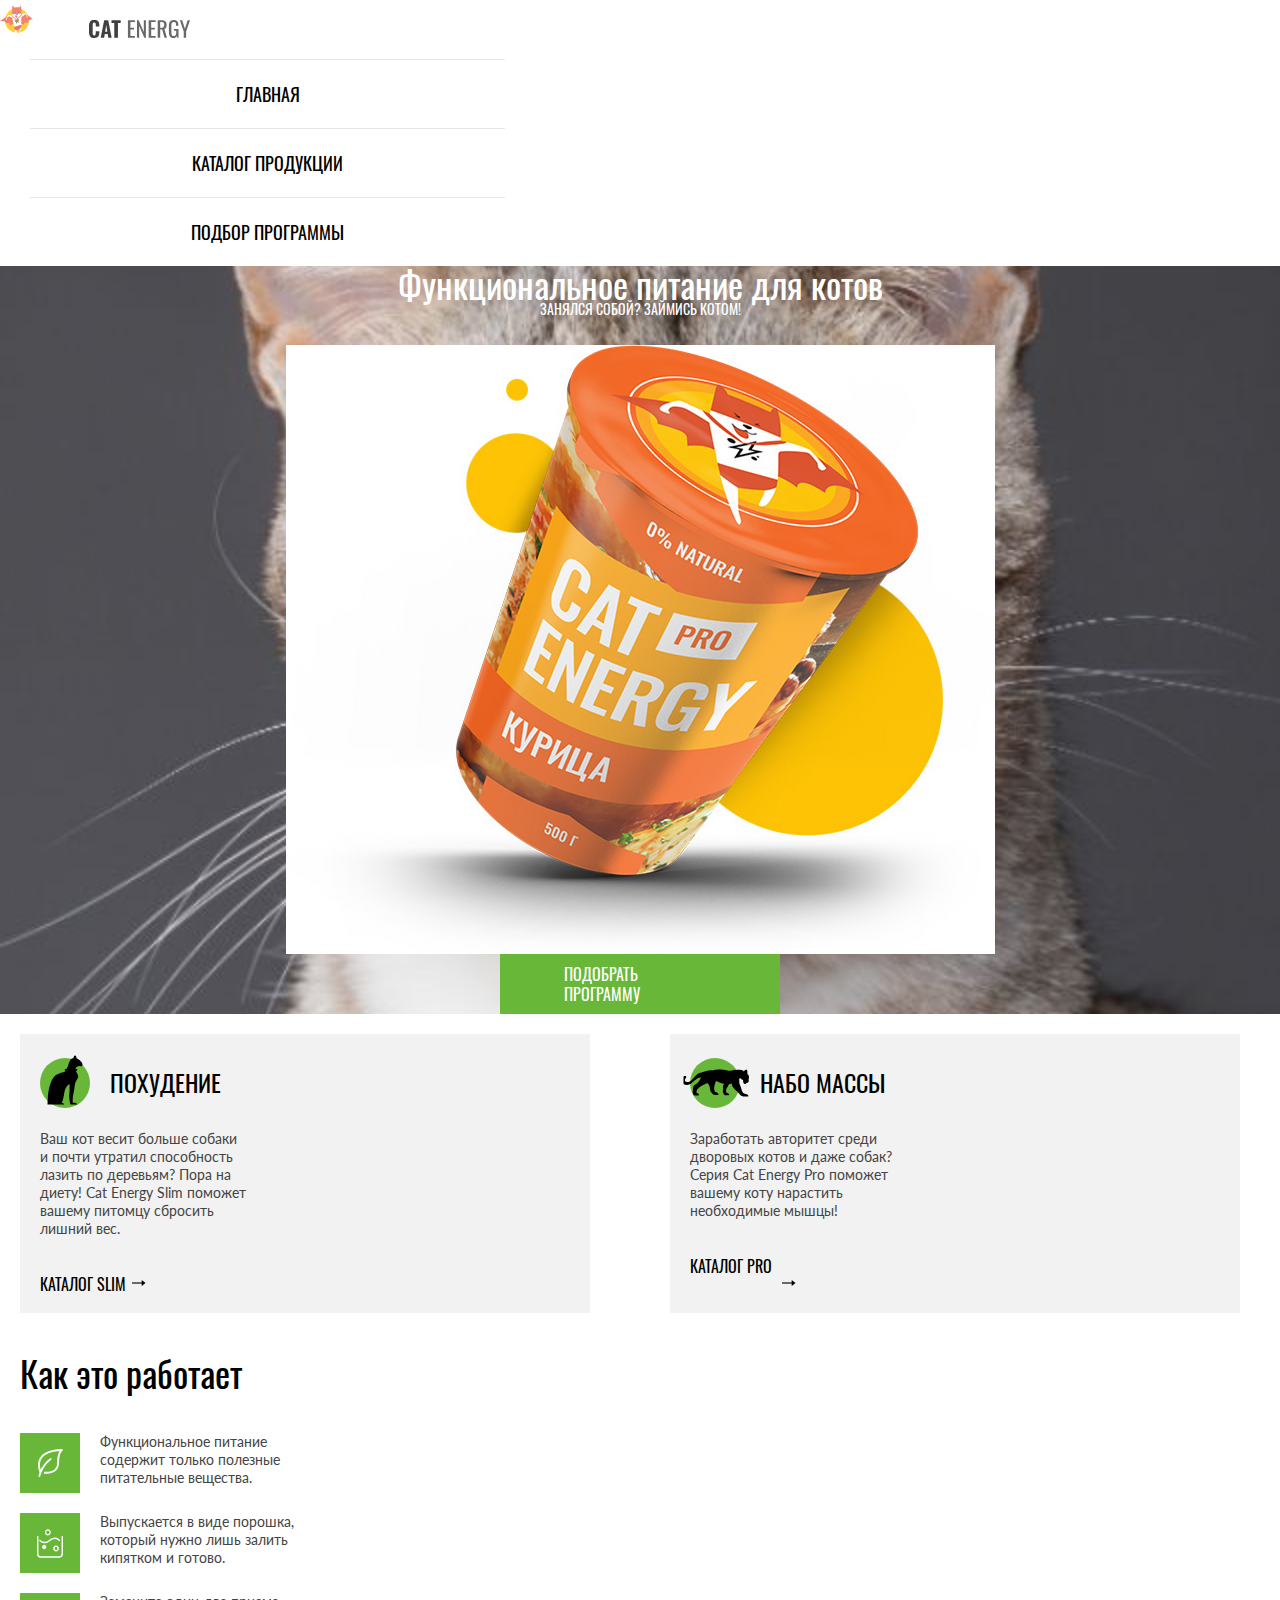
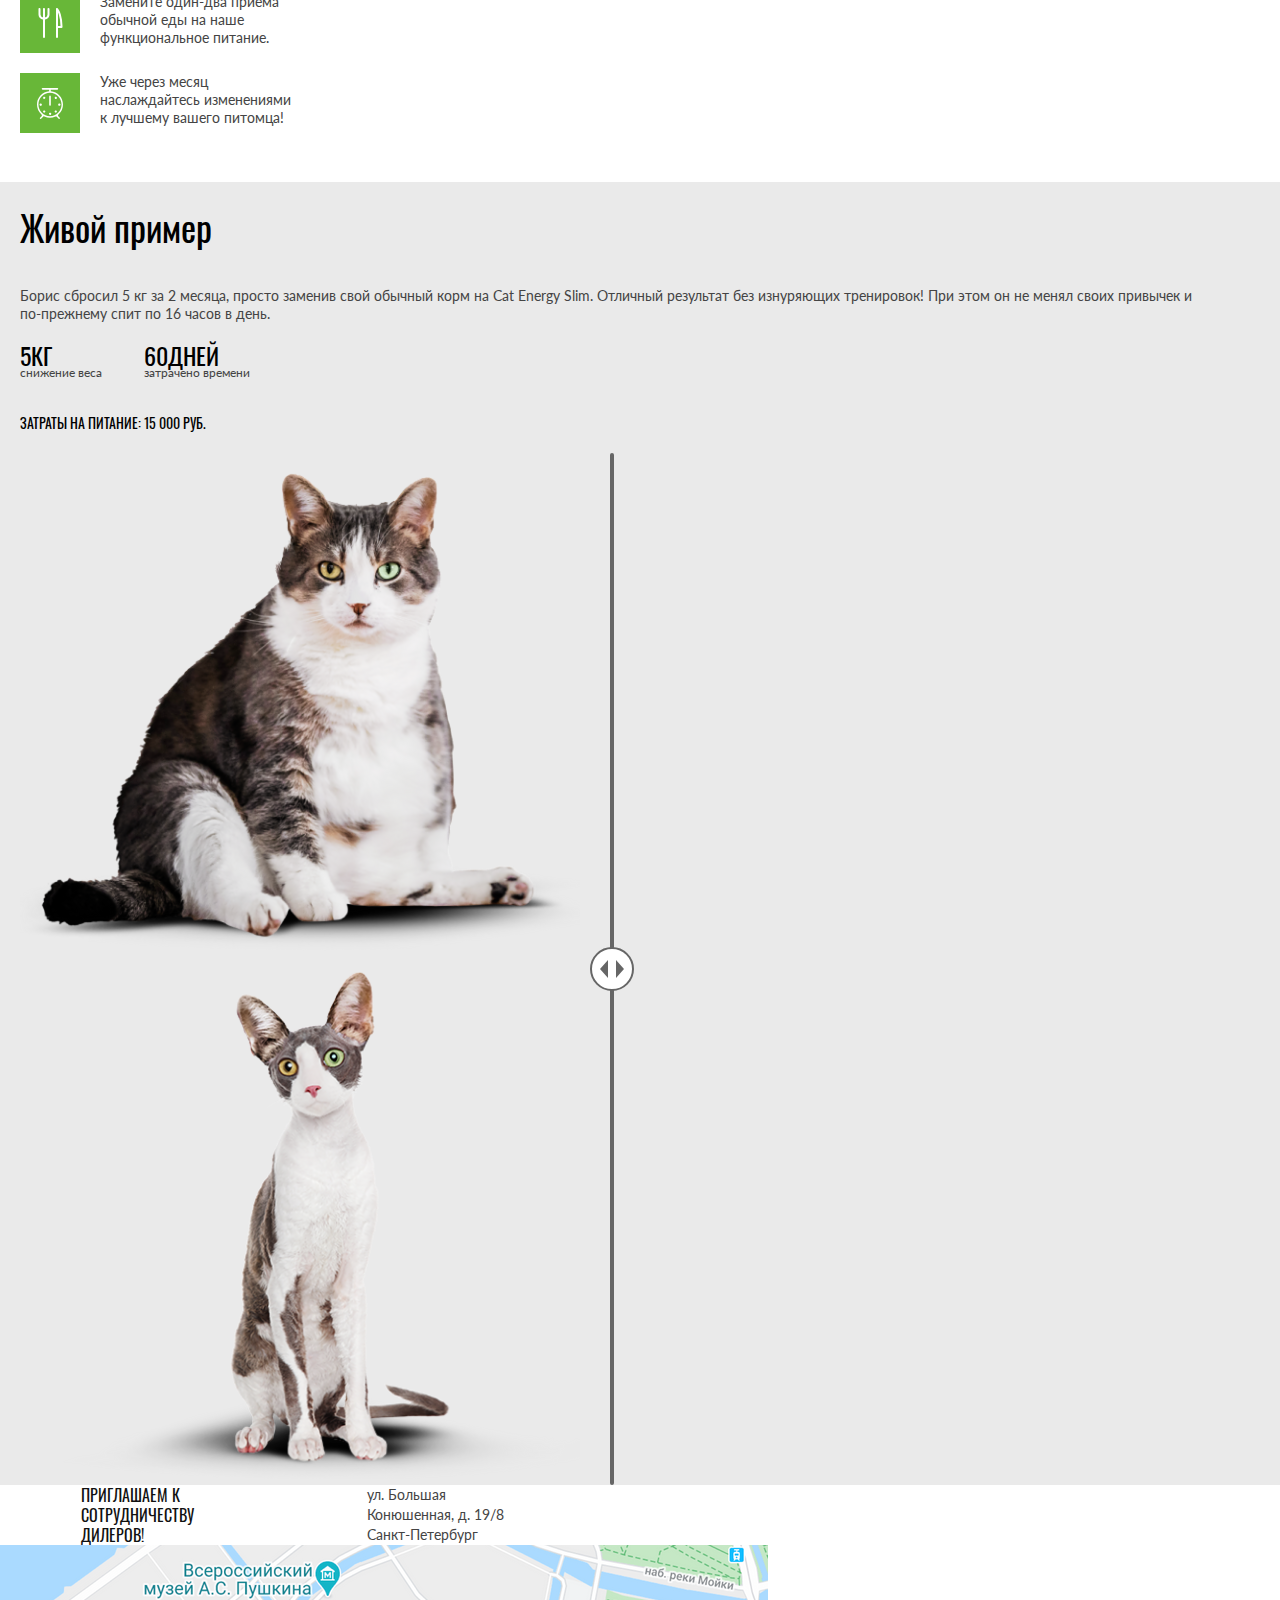
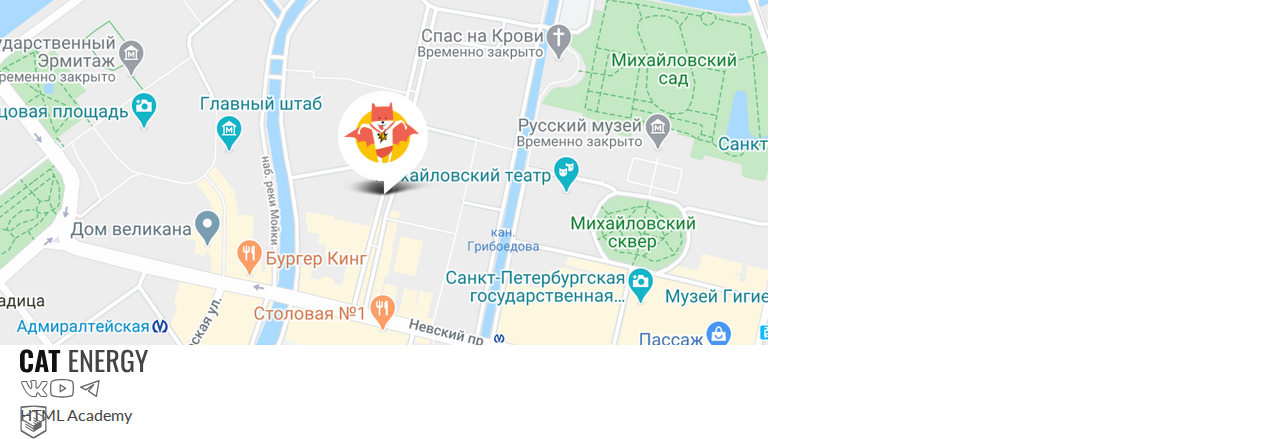
==== 11/index.html @ f6c31914 "Deploying to gh-pages from @ ekaterinasky/1699507-cat-energy-2@7616e4ba08217e77797eba081dd920a42f9f1" ====
<!DOCTYPE html><html class="page" lang="ru"><head><meta charset="UTF-8"><title>Питание для котов</title><meta name="viewport" content="width=device-width,initial-scale=1"><!-- Подключение фавиконок --><link rel="icon" href="favicon.ico"><!-- 32×32 --><link rel="icon" href="favicons/icon.svg" type="image/svg+xml"><link rel="apple-touch-icon" href="favicons/icon-180.png"><!-- 180×180 --><link rel="manifest" href="manifest.webmanifest"><!-- Подключение стилей --><link rel="stylesheet" href="styles/styles.css"><!-- Подключение скриптов --><script src="scripts/index.js" defer="defer"></script></head><body class="page__body"><header class="main-header"><a class="main-header__logo" href="index.html"><picture><source media="(min-width: 1440px)" srcset="images/logo-desktop.svg" width="60" height="50" type="image/svg+xml"><source media="(min-width: 768px)" srcset="images/logo-tablet.svg" width="33" height="38" type="image/svg+xml"><img class="main-header__logo-image" src="images/logo-mobile.svg" width="33" height="38" alt="Логотип - кот"></picture><img class="logo-slogan" src="images/logo-text.svg" alt="Логотип - слоган" width="101" height="18"></a><nav class="main-nav"><button class="main-nav__toggle main-nav__toggle--close" type="button"><span class="visually-hidden">Открыть меню</span></button><div class="main-nav__wrapper"><ul class="site-list main-nav__list"><li class="site-list__item site-list__item--active"><a href="index.html">Главная</a></li><li class="site-list__item"><a href="catalog.html">Каталог продукции</a></li><li class="site-list__item"><a href="programm.html">Подбор программы</a></li></ul></div></nav><section class="promotion"><div class="promotion__wrapper"><div class="promotion__header"><h1 class="promotion__title">Функциональное питание для котов</h1><p class="promotion__intro promotion__intro--succeed">Занялся собой? Займись котом!</p><picture><source width="552" height="499" type="image/png" media="(min-width: 1440px)" srcset="images/index-images/pot-promo-desktop@1x.png, images/index-images/pot-promo-desktop@2x.png 2x"><source width="709" height="609" type="image/png" media="(min-width: 768px)" srcset="images/index-images/pot-promo-tablet@1x.png, images/index-images/pot-promo-tablet@2x.png 2x"><img class="promotion__image" src="images/index-images/pot-pomo-mobile@1x.png" srcset="images/index-images/pot-pomo-mobile@2x.png 2x" width="280" height="270" alt="Кошачье питание в баночке"></picture><a class="button promotion__link promotion__link--succeed" href="programm.html">Подобрать программу</a></div></div></section></header><main class="main-container"><section class="dignities"><div class="dignities__wrapper"><h2 class="visually-hidden">Похудение и набор массы с нашим питанием</h2><ul class="dignities__list"><li class="dignities__item dignities__item--loss"><h3 class="dignities__title">Похудение</h3><p class="dignities__description">Ваш кот весит больше собаки и почти утратил способность лазить по деревьям? Пора на диету! Cat Energy Slim поможет вашему питомцу сбросить лишний вес.</p><a class="dignities__link dignities__link--arrow" href="#">Каталог Slim</a></li><li class="dignities__item dignities__item--fat"><h3 class="dignities__title">Набо массы</h3><p class="dignities__description">Заработать авторитет среди дворовых котов и даже собак? Серия Cat Energy Pro поможет вашему коту нарастить необходимые мышцы!</p><a class="dignities__link dignities__link--arrow" href="#">Каталог Pro</a></li></ul></div></section><section class="advantages"><div class="advantages__wrapper"><h2 class="visually-hidden">Преимущества питания нашей марки</h2><p class="advantages__title">Как это работает</p><ul class="advantages__list"><li class="advantages__item advantages__item--useful"><p class="advantages__description">Функциональное питание содержит только полезные питательные вещества.</p></li><li class="advantages__item advantages__item--powder"><p class="advantages__description">Выпускается в виде порошка, который нужно лишь залить кипятком и готово.</p></li><li class="advantages__item advantages__item--meal"><p class="advantages__description">Замените один-два приема обычной еды на наше функциональное питание.</p></li><li class="advantages__item advantages__item--time"><p class="advantages__description">Уже через месяц наслаждайтесь изменениями к лучшему вашего питомца!</p></li></ul></div></section><section class="example"><div class="wrapper"><div class="example__wrapper"><h2 class="example__title">Живой пример</h2><p class="example__description">Борис сбросил 5 кг за 2 месяца, просто заменив свой обычный корм на Cat Energy Slim. Отличный результат без изнуряющих тренировок! При этом он не менял своих привычек и по-прежнему спит по 16 часов в день.</p><div class="example__checklist example__checklist--wrapper"><ul class="example__list"><li class="example__stats"><p class="example__subtitle"><span>5</span>кг</p><p class="example__signature">снижение веса</p></li><li class="example__stats"><p class="example__subtitle"><span>60</span>дней</p><p class="example__signature">затрачено времени</p></li></ul><p class="example__text">Затраты на питание: 15 000 РУБ.</p></div><div class="slider"><ul class="slider__list"><li class="slider__item"><picture><source width="560" height="512" type="image/png" media="(min-width: 768px)" srcset="images/index-images/cat-before-tablet-desktop@1x.png, images/index-images/cat-before-tablet-desktop@2x.png 2x"><img src="images/index-images/cat-before-mobile@1x.png" srcset="images/index-images/cat-before-mobile@2x.png 2x" alt="Упитанный кот" width="280" height="256"></picture></li><li class="slider__item"><picture><source width="560" height="512" type="image/png" media="(min-width: 768px)" srcset="images/index-images/cat-after-tablet-desctop@1x.png, images/index-images/cat-after-tablet-desctop@2x.png 2x"><img src="images/index-images/cat-after-mobile@1x.png" srcset="images/index-images/cat-after-mobile@2x.png 2x" alt="Худой кот" width="280" height="256"></picture></li></ul><p class="example__toggles slider__toggles"><button class="slider__button" type="button"><span class="visually-hidden">Элемент управления картинкой</span></button></p></div></div></div></section></main><section class="invitation"><div class="wrapper"><div class="invitation__wrapper"><h2 class="visually-hidden">Приглашение к сотрудничеству</h2><p class="invitation__description">приглашаем к сотрудничеству дилеров!</p><p class="invitation__adress">ул. Большая Конюшенная, д. 19/8 Санкт-Петербург</p></div></div></section><footer class="main-footer"><h2 class="visually-hidden">Как нас найти</h2><picture><source width="1440" height="400" type="image/png" media="(min-width: 1440px)" srcset="images/location-desktop@1x.png, images/location-desktop@2x.png 2x"><source width="768" height="400" type="image/png" media="(min-width: 768px)" srcset="images/location-tablet@1x.png, images/location-tablet@2x.png 2x"><img src="images/location-mobile@1x.png" srcset="images/location-mobile@2x.png 2x" alt="Мы на карте" width="320" height="362"></picture><!-- <iframe src="#" frameborder="0"></iframe> --><div class="main-footer__wrapper"><div class="wrapper"><a class="main-footer__logo" href="index.html"><img class="logo" src="images/logo-text.svg" alt="Логотип слоган" width="128" height="24"></a><div class="main-footer__social social"><ul class="social__list"><li class="social__item"><a class="social__link social__link--vkontakte" href="#"><p class="visually-hidden">Мы в Контакте</p></a></li><li class="social__item"><a class="social__link social__link--youtube" href="#"><p class="visually-hidden">Мы в Ютубе</p></a></li><li class="social__item"><a class="social__link social__link--telegram" href="#"><p class="visually-hidden">Мы в Телеграме</p></a></li></ul></div><div class="main-footer__copyright copyright"><a class="copyright__link" href="https://htmlacademy.ru/intensive/adaptive" aria-label="Сайт HTML Академии">HTML Academy</a></div></div></div></footer></body></html>
---- 11/styles/styles.css ----
@font-face{font-family:Lato;font-weight:400;font-style:normal;src:url(../fonts/lato/Lato-Regular.woff2)format("woff2");font-display:swap}@font-face{font-family:Oswald;font-weight:400;font-style:normal;src:url(../fonts/oswald/oswaldregular.woff2)format("woff2");font-display:swap}*{box-sizing:border-box;margin:0;padding:0}.visually-hidden{white-space:nowrap;clip-path:inset(100%);clip:rect(0 0 0 0);border:0;width:1px;height:1px;margin:-1px;padding:0;position:absolute;overflow:hidden}@font-face{font-family:Lato;font-weight:400;font-style:normal;src:url(../fonts/lato/Lato-Regular.woff2)format("woff2");font-display:swap}@font-face{font-family:Oswald;font-weight:400;font-style:normal;src:url(../fonts/oswald/oswaldregular.woff2)format("woff2");font-display:swap}.page__body{color:#444;font-family:Lato,Arial,sans-serif;font-size:14px;font-weight:400;line-height:18px}.page__header{color:#000;margin-bottom:41px;font-family:Oswald,Arial,sans-serif;font-size:36px;font-weight:400;line-height:36px}@media (width>=768px){.page__header{margin-bottom:84px}}@font-face{font-family:Lato;font-weight:400;font-style:normal;src:url(../fonts/lato/Lato-Regular.woff2)format("woff2");font-display:swap}@font-face{font-family:Oswald;font-weight:400;font-style:normal;src:url(../fonts/oswald/oswaldregular.woff2)format("woff2");font-display:swap}.button{color:#fff;text-transform:uppercase;background-color:#68b738;font-family:Oswald,Arial,sans-serif;font-size:16px;line-height:20px;text-decoration:none}.button__products{width:100%;margin-bottom:32px;padding:10px 109px;display:block}.button__products--change{color:#444;background-color:#f2f2f2;padding:10px 80px;display:block}@media (width>=768px){.button__products{width:250px;padding:10px 94px}.button__products--additional{width:100%}}@media (width>=1220px){.button__products--additional{width:244px;padding:10px 91px}}@font-face{font-family:Lato;font-weight:400;font-style:normal;src:url(../fonts/lato/Lato-Regular.woff2)format("woff2");font-display:swap}@font-face{font-family:Oswald;font-weight:400;font-style:normal;src:url(../fonts/oswald/oswaldregular.woff2)format("woff2");font-display:swap}@font-face{font-family:Lato;font-weight:400;font-style:normal;src:url(../fonts/lato/Lato-Regular.woff2)format("woff2");font-display:swap}@font-face{font-family:Oswald;font-weight:400;font-style:normal;src:url(../fonts/oswald/oswaldregular.woff2)format("woff2");font-display:swap}.wrapper{width:320px;margin:0 auto;padding-left:20px;padding-right:20px}@media (width>=768px){.wrapper{width:708px;margin:0}}@media (width>=1220px){.wrapper{width:1220px}}@font-face{font-family:Lato;font-weight:400;font-style:normal;src:url(../fonts/lato/Lato-Regular.woff2)format("woff2");font-display:swap}@font-face{font-family:Oswald;font-weight:400;font-style:normal;src:url(../fonts/oswald/oswaldregular.woff2)format("woff2");font-display:swap}.main-header{flex-direction:column;display:flex}.main-header__logo--wrapper{width:270px}@media (width>=768px){.main-header__logo--wrapper{width:174px}}@media (width>=1220px){.main-header__logo--wrapper{width:202px}}.main-header__logo{height:38px}@media (width>=768px){.main-header__logo{height:50px}}@media (width>=1220px){.main-header__logo{height:59px}}@font-face{font-family:Lato;font-weight:400;font-style:normal;src:url(../fonts/lato/Lato-Regular.woff2)format("woff2");font-display:swap}@font-face{font-family:Oswald;font-weight:400;font-style:normal;src:url(../fonts/oswald/oswaldregular.woff2)format("woff2");font-display:swap}.logo-slogan{margin-left:56px}@font-face{font-family:Lato;font-weight:400;font-style:normal;src:url(../fonts/lato/Lato-Regular.woff2)format("woff2");font-display:swap}@font-face{font-family:Oswald;font-weight:400;font-style:normal;src:url(../fonts/oswald/oswaldregular.woff2)format("woff2");font-display:swap}.main-nav__toggle{background-color:#fff;background-image:url(../icons/stack.svg#burger-button);background-repeat:no-repeat;border:none;width:24px;height:24px}.main-nav__toggle--close{background-image:url(../icons/stack.svg#close-button)}@media (width>=768px){.main-nav__toggle{display:none}.main-nav__wrapper{justify-content:space-between;width:704px;margin:0 auto;display:flex}}@media (width>=1220px){.main-nav__wrapper{width:1220px}}@font-face{font-family:Lato;font-weight:400;font-style:normal;src:url(../fonts/lato/Lato-Regular.woff2)format("woff2");font-display:swap}@font-face{font-family:Oswald;font-weight:400;font-style:normal;src:url(../fonts/oswald/oswaldregular.woff2)format("woff2");font-display:swap}.site-list{text-transform:uppercase;padding:0;font-family:Oswald,Arial,sans-serif;font-size:20px;line-height:20px;list-style-type:none;display:block}@media (width>=768px){.site-list{width:436px;font-size:18px;line-height:24px}}@media (width>=1220px){.site-list{width:475px}}.site-list__item{text-align:center;border-top:1px solid #e6e6e6;margin:0;padding-top:22px;padding-bottom:22px;display:block}.site-list__item a{color:#000;text-decoration:none}@font-face{font-family:Lato;font-weight:400;font-style:normal;src:url(../fonts/lato/Lato-Regular.woff2)format("woff2");font-display:swap}@font-face{font-family:Oswald;font-weight:400;font-style:normal;src:url(../fonts/oswald/oswaldregular.woff2)format("woff2");font-display:swap}.promotion{background-image:url(../images/index-images/cat-bg-mobile@2x.jpeg);background-position:50%;background-repeat:no-repeat;background-size:cover}.promotion__title{color:#fff;text-align:center;font-family:Oswald,Arial,sans-serif;font-size:36px;font-weight:400;line-height:36px}.promotion__intro{color:#fff;text-transform:uppercase;text-align:center;margin-bottom:29px;font-family:Oswald,Arial,sans-serif;line-height:14px}.promotion__image{margin:0 auto;display:block}.promotion__link{width:280px;padding:10px 64px;text-decoration:none}.promotion__link--succeed{margin:0 auto;display:block}@font-face{font-family:Lato;font-weight:400;font-style:normal;src:url(../fonts/lato/Lato-Regular.woff2)format("woff2");font-display:swap}@font-face{font-family:Oswald;font-weight:400;font-style:normal;src:url(../fonts/oswald/oswaldregular.woff2)format("woff2");font-display:swap}@font-face{font-family:Lato;font-weight:400;font-style:normal;src:url(../fonts/lato/Lato-Regular.woff2)format("woff2");font-display:swap}@font-face{font-family:Oswald;font-weight:400;font-style:normal;src:url(../fonts/oswald/oswaldregular.woff2)format("woff2");font-display:swap}.dignities__wrapper{padding:20px}.dignities__list{margin:0;padding:0;list-style-type:none}@media (width>=1220px){.dignities__list{flex-wrap:wrap;column-gap:80px;display:flex}}.dignities__item{background-color:#f2f2f2;margin-bottom:20px;padding-top:30px;padding-bottom:18px;position:relative}.dignities__item--loss:before{content:"";z-index:1;background-image:url(../icons/stack.svg#cat-slim);background-repeat:no-repeat;background-size:36px 50px;width:36px;height:50px;display:block;position:absolute;top:21px;left:27px}.dignities__item--fat:before{content:"";z-index:1;background-image:url(../icons/stack.svg#cat-pro);background-repeat:no-repeat;background-size:67px 28px;width:67px;height:28px;display:block;position:absolute;top:35px;left:13px}@media (width>=1220px){.dignities__item{width:570px}}.dignities__title{text-transform:uppercase;color:#000;padding-bottom:29px;padding-left:90px;font-family:Oswald,Arial,sans-serif;font-size:24px;font-weight:400;line-height:37px}.dignities__title:before{content:"";background-color:#68b738;border-radius:50%;width:50px;height:50px;display:block;position:absolute;top:24px;left:20px}.dignities__link{text-transform:uppercase;color:#000;padding-left:20px;font-family:Oswald,Arial,sans-serif;font-size:16px;line-height:16px;text-decoration:none}.dignities__link--arrow:before{content:"";background-color:#000;width:18px;height:10px;display:block;position:absolute;bottom:25px;left:112px;mask-image:url(../icons/stack.svg#arrow);mask-size:18px 10px;mask-repeat:no-repeat}.dignities__link:hover:before{width:32px;mask-size:32px 10px}.dignities__link:active{opacity:.6}.dignities__description{width:227px;margin-bottom:38px;padding-left:20px}@font-face{font-family:Lato;font-weight:400;font-style:normal;src:url(../fonts/lato/Lato-Regular.woff2)format("woff2");font-display:swap}@font-face{font-family:Oswald;font-weight:400;font-style:normal;src:url(../fonts/oswald/oswaldregular.woff2)format("woff2");font-display:swap}.advantages{width:280px;padding-left:20px}.advantages__title{color:#000;margin-bottom:40px;font-family:Oswald,Arial,sans-serif;font-size:36px;line-height:40px}.advantages__list{width:280px;list-style-type:none}@media (width>=768px){.advantages__list{flex-wrap:wrap;display:flex}}.advantages__item{flex-wrap:wrap;margin-bottom:20px;display:flex}.advantages__item:before{content:"";background-color:#68b738;width:60px;height:60px;display:block}.advantages__item--useful:before{content:"";background-image:url(../icons/stack.svg#leaf-icon);background-position:50%;background-repeat:no-repeat;background-size:30px 32px}.advantages__item--powder:before{content:"";background-image:url(../icons/stack.svg#powder-icon);background-position:50%;background-repeat:no-repeat;background-size:26px 29px}.advantages__item--meal:before{content:"";background-image:url(../icons/stack.svg#eat-icon);background-position:50%;background-repeat:no-repeat;background-size:25px 30px}.advantages__item--time:before{content:"";background-image:url(../icons/stack.svg#time-icon);background-position:50%;background-repeat:no-repeat;background-size:26px 31px}.advantages__description{width:200px;min-height:54px;margin-left:20px}.advantages__item--time{margin-bottom:49px}@font-face{font-family:Lato;font-weight:400;font-style:normal;src:url(../fonts/lato/Lato-Regular.woff2)format("woff2");font-display:swap}@font-face{font-family:Oswald;font-weight:400;font-style:normal;src:url(../fonts/oswald/oswaldregular.woff2)format("woff2");font-display:swap}.example{box-sizing:border-box;background-color:#eaeaea;padding-top:25px}.example__wrapper{margin:0 auto}.example__title{color:#000;margin-bottom:40px;font-family:Oswald,Arial,sans-serif;font-size:36px;font-weight:400;line-height:40px}.example__description{margin-bottom:20px}.example__list{list-style-type:none;display:flex}.example__stats{width:124px;min-height:70px}.example__subtitle{text-transform:uppercase;color:#000;font-family:Oswald,Arial,sans-serif;font-size:24px;line-height:24px}.example__signature{font-size:12px;line-height:100%}.example__text{text-transform:uppercase;color:#000;margin-bottom:20px;font-family:Oswald,Arial,sans-serif;line-height:20px}@font-face{font-family:Lato;font-weight:400;font-style:normal;src:url(../fonts/lato/Lato-Regular.woff2)format("woff2");font-display:swap}@font-face{font-family:Oswald;font-weight:400;font-style:normal;src:url(../fonts/oswald/oswaldregular.woff2)format("woff2");font-display:swap}.slider{position:relative}.slider__list{list-style-type:none}.slider__button{background-color:#666;border:none;border-radius:2px;width:4px;height:100%;position:absolute;top:0;left:50%}.slider__button:before{content:"";background-color:#fff;border:2px solid #666;border-radius:50%;width:40px;height:40px;position:absolute;top:50%;left:50%;transform:translate(-50%,-50%)}.slider__button:after{content:"";background-color:#666;width:24px;height:18px;position:absolute;top:50%;left:50%;transform:translate(-50%,-50%);mask-image:url(../icons/stack.svg#slider-arrow);mask-repeat:no-repeat}.slider__button:hover:before,.slider__button:active:before{border-color:#68b738}.slider__button:hover:after,.slider__button:active:after,.slider__button:hover{background-color:#68b738}.slider__button:active{opacity:.6;background-color:#68b738}@font-face{font-family:Lato;font-weight:400;font-style:normal;src:url(../fonts/lato/Lato-Regular.woff2)format("woff2");font-display:swap}@font-face{font-family:Oswald;font-weight:400;font-style:normal;src:url(../fonts/oswald/oswaldregular.woff2)format("woff2");font-display:swap}.invitation__wrapper{display:flex}@media (width>=768px){.invitation__wrapper{justify-content:space-around}}@media (width>=1220px){.invitation__wrapper{width:565px}}.invitation__description{text-transform:uppercase;color:#111;font-family:Oswald,Arial,sans-serif;font-size:16px;line-height:20px}@media (width>=768px){.invitation__description{width:163px}}.invitation__adress{line-height:20px}@media (width>=768px){.invitation__adress{width:157px}}@font-face{font-family:Lato;font-weight:400;font-style:normal;src:url(../fonts/lato/Lato-Regular.woff2)format("woff2");font-display:swap}@font-face{font-family:Oswald;font-weight:400;font-style:normal;src:url(../fonts/oswald/oswaldregular.woff2)format("woff2");font-display:swap}@media (width>=768px){.main-footer__wrapper{justify-content:space-between;display:flex}}.main-footer__logo:hover{opacity:.8}.main-footer__logo:active{opacity:.5}.main-footer__social{display:flex}@font-face{font-family:Lato;font-weight:400;font-style:normal;src:url(../fonts/lato/Lato-Regular.woff2)format("woff2");font-display:swap}@font-face{font-family:Oswald;font-weight:400;font-style:normal;src:url(../fonts/oswald/oswaldregular.woff2)format("woff2");font-display:swap}.main-header__logo{text-decoration:none}.main-header__logo:hover{opacity:.8}.main-header__logo:active{opacity:.6}@font-face{font-family:Lato;font-weight:400;font-style:normal;src:url(../fonts/lato/Lato-Regular.woff2)format("woff2");font-display:swap}@font-face{font-family:Oswald;font-weight:400;font-style:normal;src:url(../fonts/oswald/oswaldregular.woff2)format("woff2");font-display:swap}.social__list{list-style-type:none;display:flex}.social__link{width:28px;height:28px;display:block}.social__link:hover:before{background-color:#68b738}.social__link:active:before{background-color:#68b73880}.social__link--vkontakte:before{content:"";background-color:#666;width:28px;height:22px;display:block;mask-image:url(../icons/stack.svg#vkontakte-icon);mask-size:28px 22px;mask-repeat:no-repeat}.social__link--youtube:before{content:"";background-color:#666;width:28px;height:22px;display:block;mask-image:url(../icons/stack.svg#youtube-icon);mask-size:28px 22px;mask-repeat:no-repeat}.social__link--telegram:before{content:"";background-color:#666;width:28px;height:22px;display:block;mask-image:url(../icons/stack.svg#telegram-icon);mask-size:28px 22px;mask-repeat:no-repeat}@font-face{font-family:Lato;font-weight:400;font-style:normal;src:url(../fonts/lato/Lato-Regular.woff2)format("woff2");font-display:swap}@font-face{font-family:Oswald;font-weight:400;font-style:normal;src:url(../fonts/oswald/oswaldregular.woff2)format("woff2");font-display:swap}.copyright__link{color:#444;font-size:16px;line-height:20px;text-decoration:none;display:block;position:relative}.copyright__link:before{content:"";background-color:#666;width:27px;height:34px;display:block;position:absolute;mask-image:url(../icons/stack.svg#logo_html);mask-repeat:no-repeat}.copyright__link:active{opacity:.6}.copyright__link:hover:before,.copyright__link:active:before{background-color:#68b738}@font-face{font-family:Lato;font-weight:400;font-style:normal;src:url(../fonts/lato/Lato-Regular.woff2)format("woff2");font-display:swap}@font-face{font-family:Oswald;font-weight:400;font-style:normal;src:url(../fonts/oswald/oswaldregular.woff2)format("woff2");font-display:swap}.products{padding-bottom:25px}.products__container{flex-wrap:wrap;column-gap:60px;display:flex}.products__wrapper{margin:0 auto}.products__text{font-size:12px;line-height:16px}.products__text--change{margin-bottom:21px}@media (width>=768px){.products__text--change{margin-bottom:82px}}.products__item--wrapper{flex-wrap:wrap;display:flex}@media (width>=768px){.products__item--wrapper{display:block}.products__item{background-color:#f2f2f2;width:324px;margin-bottom:120px;display:block}}.products__image{display:block}.products__subtitle{text-transform:uppercase;color:#222;width:76px;font-family:Oswald,Arial,sans-serif;font-size:16px;font-weight:400;line-height:20px}.products__subtitle--change{color:#111;width:204px;margin:0 auto 8px}@media (width>=768px){.products__subtitle--change{margin-bottom:23px}}.products__list{list-style-type:none}@media (width>=768px){.products__picture{margin:0 auto -70px;display:block;position:relative;top:-70px}}.products__more{text-align:center}@media (width>=768px){.products__more{width:324px;padding:50px 37px 40px}}@font-face{font-family:Lato;font-weight:400;font-style:normal;src:url(../fonts/lato/Lato-Regular.woff2)format("woff2");font-display:swap}@font-face{font-family:Oswald;font-weight:400;font-style:normal;src:url(../fonts/oswald/oswaldregular.woff2)format("woff2");font-display:swap}@media (width>=768px){.append-products{padding-bottom:80px}}@media (width>=1220px){.append-products{position:relative}}@media (width>=768px){.append-products__wrapper{justify-content:space-between;display:flex}}.append-products__title{color:#000;margin-bottom:49px;font-family:Oswald,Arial,sans-serif;font-size:24px;font-weight:400;line-height:24px}@media (width>=768px){.append-products__title{padding-left:50px}}.append-products__list{list-style-type:none}@media (width>=768px){.append-products__list{outline:1px solid #cdcdcd;padding:26px 38px 28px}}@media (width>=1220px){.append-products__list{width:896px}.append-products__item{display:flex}}.append-products__subtitle{color:#222;text-transform:uppercase;margin-bottom:13px;font-family:Oswald,Arial,sans-serif;font-size:16px;font-weight:400;line-height:16px}.append-products__volume{flex-wrap:wrap;justify-content:space-between;margin-bottom:15px;display:flex}.append-products__text{line-height:14px}.append-products__surprise{background-color:#68b738}.append-products__surprise--present{background-image:url(../icons/stack.svg#present-icon);background-position:50%;background-repeat:no-repeat;background-size:78px 80px}@media (width>=1220px){.append-products__surprise{width:245px;position:absolute;bottom:80px;right:62px}}.append-products__comment{color:#fff;width:161px;min-height:60px;padding-top:188px;padding-bottom:44px;font-size:16px;line-height:20px}@font-face{font-family:Lato;font-weight:400;font-style:normal;src:url(../fonts/lato/Lato-Regular.woff2)format("woff2");font-display:swap}@font-face{font-family:Oswald;font-weight:400;font-style:normal;src:url(../fonts/oswald/oswaldregular.woff2)format("woff2");font-display:swap}@media (width>=1220px){.news{padding-bottom:104px}}.news__title{color:#000;font-family:Oswald,Arial,sans-serif;font-size:24px;font-weight:400;line-height:24px}@media (width>=768px){.news__title{margin-bottom:66px;padding-left:50px;font-size:32px}}.news__description{color:#000;font-family:Oswald,Arial,sans-serif;font-size:16px;line-height:24px}@media (width>=768px){.news__description{text-align:center;width:632px;margin-bottom:24px;padding-left:68px;font-size:24px}}@media (width>=1220px){.news__description{width:800px;margin:0 auto 24px;line-height:32px}}@media (width>=768px){.news__form{padding-left:48px}}.news__field{color:#444;text-transform:uppercase;font-family:Oswald,Arial,sans-serif;font-size:20px;line-height:30px}.news__button{font-size:20px;line-height:26px}
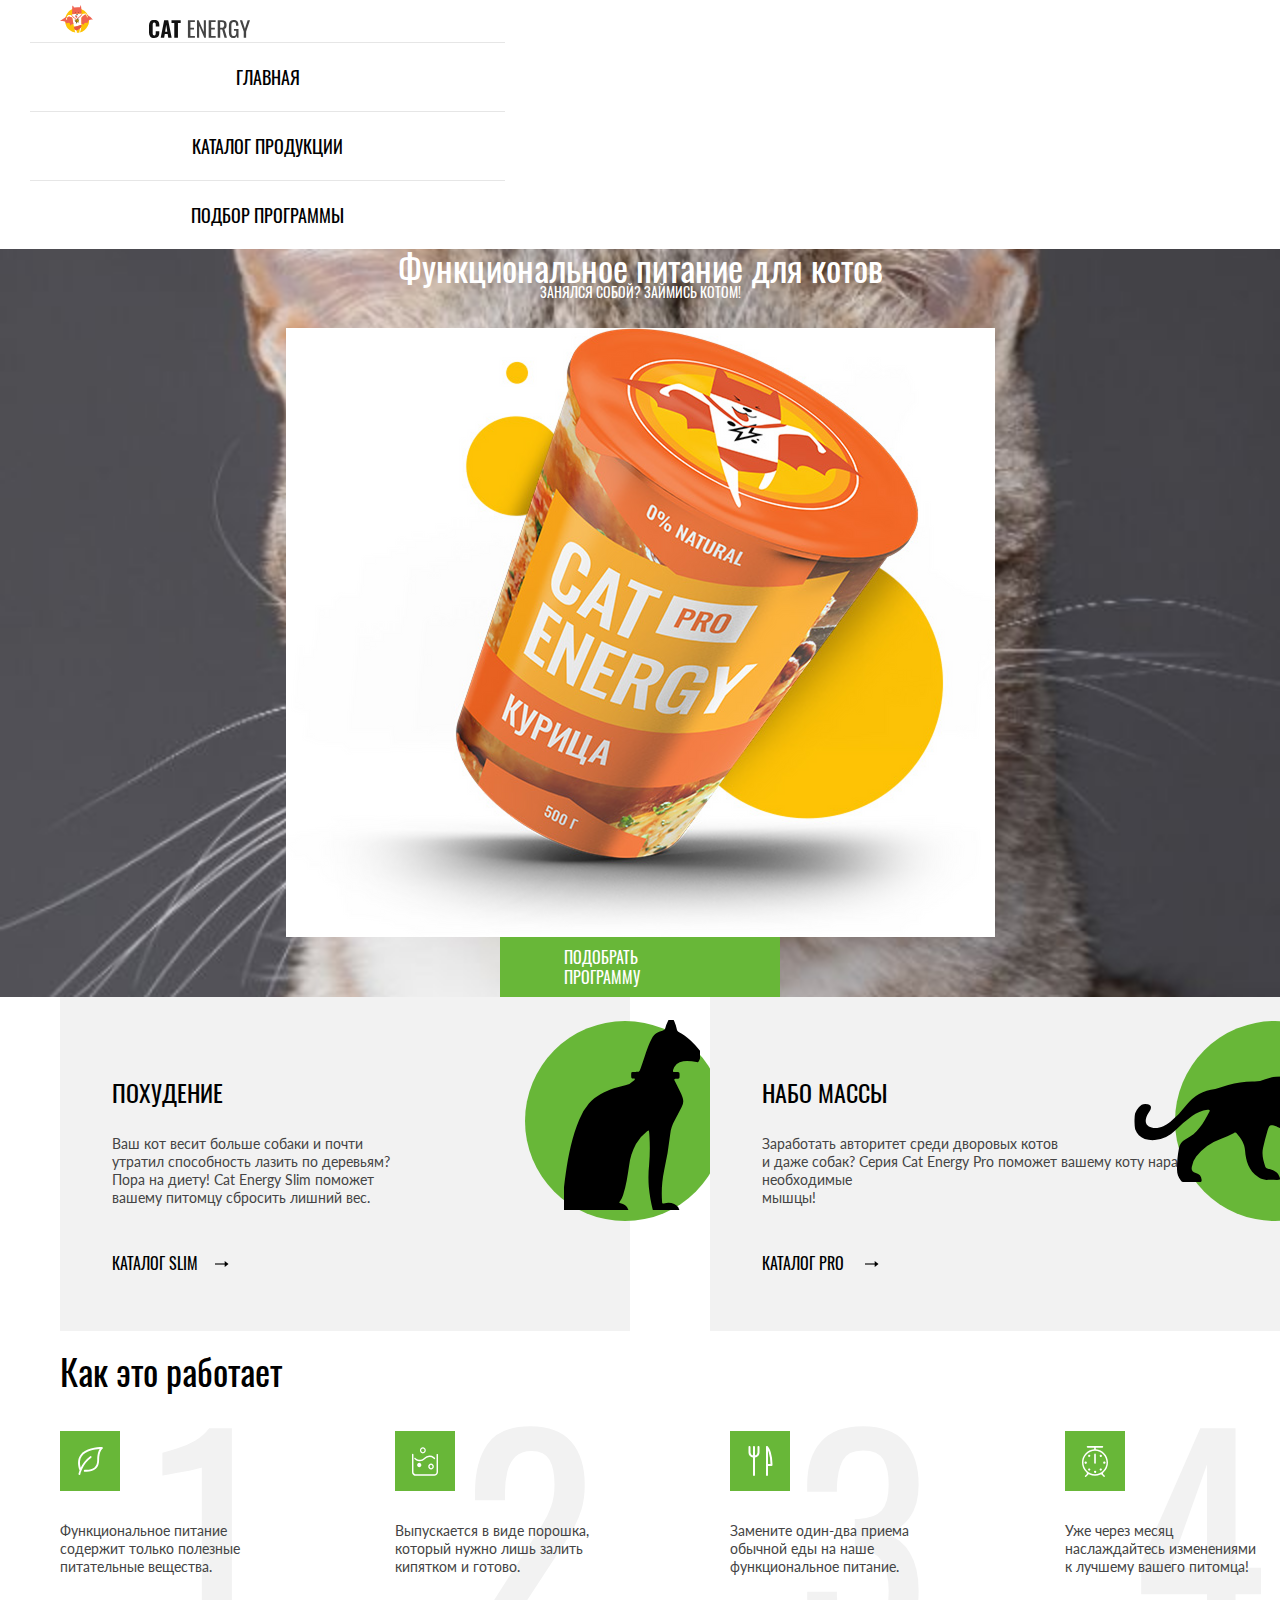
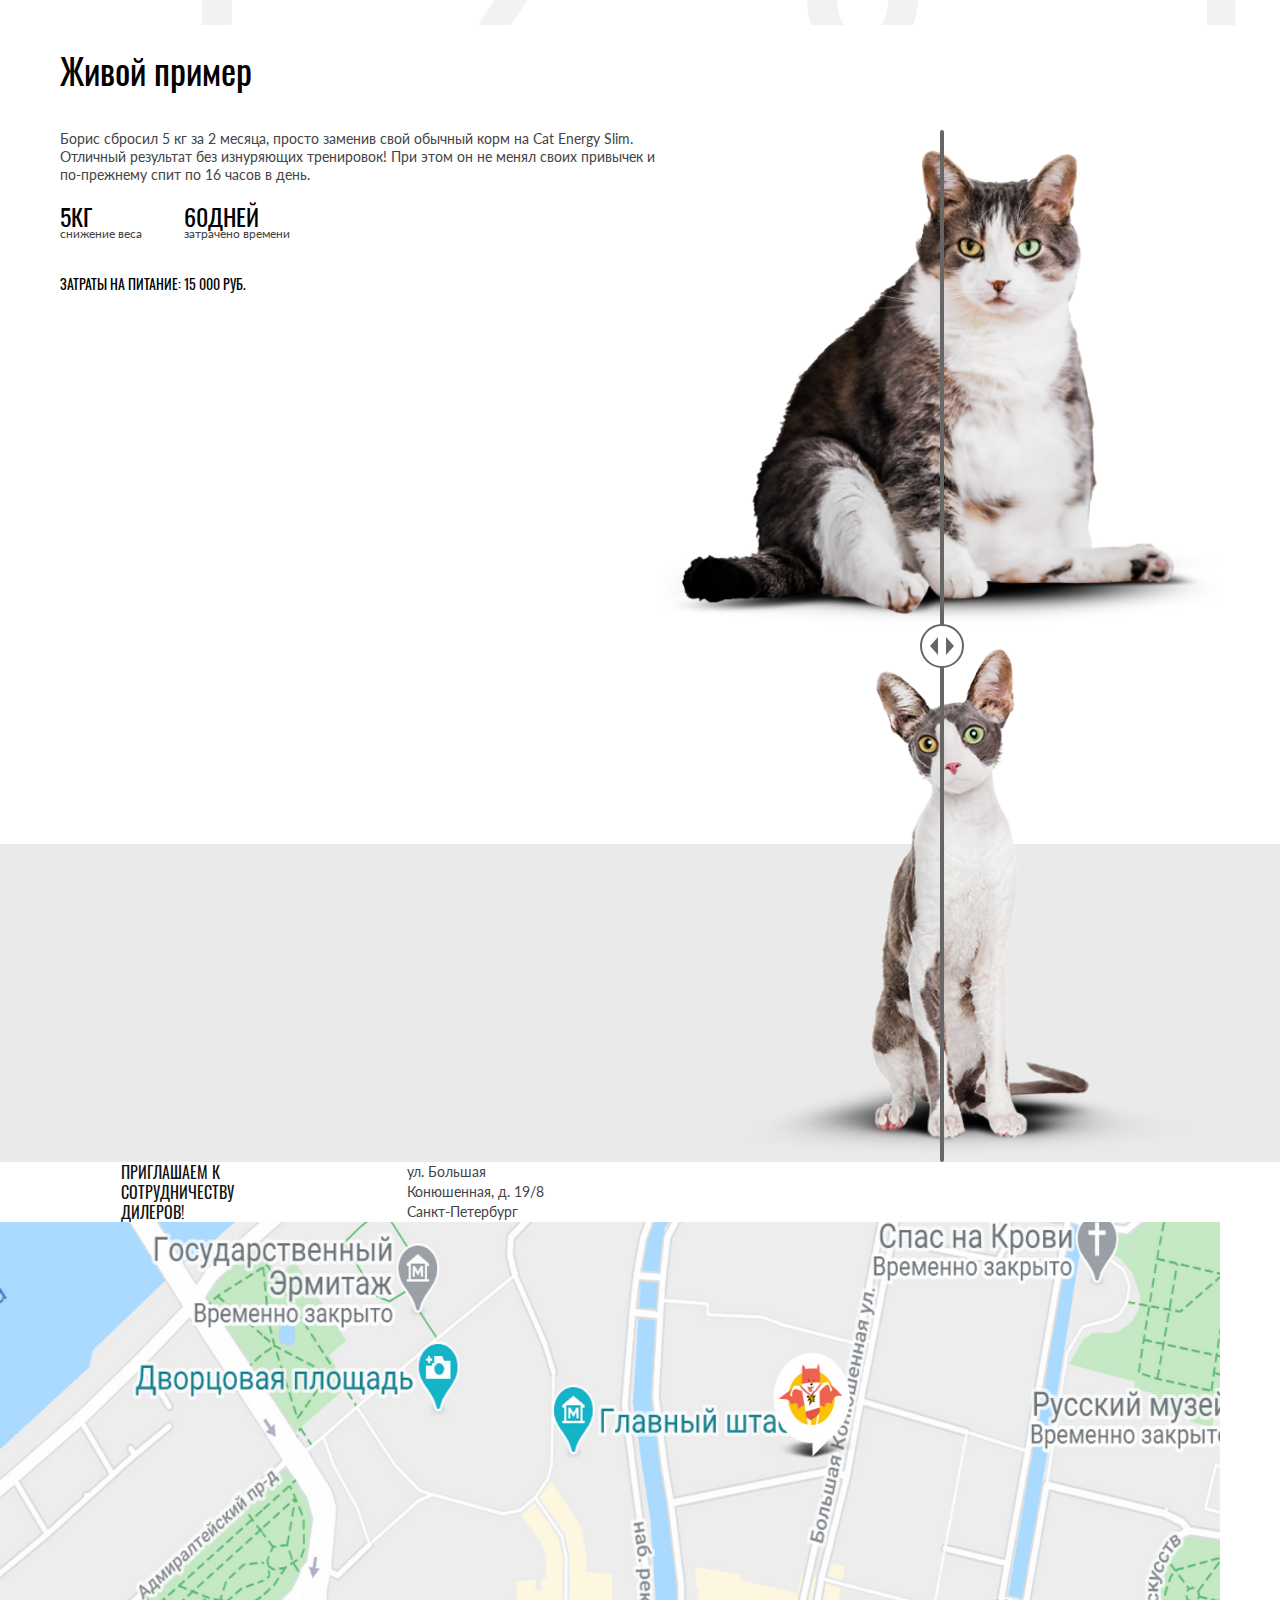
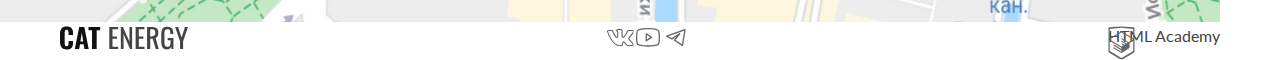
==== commit 632dc1bb: "Deploying to gh-pages from @ ekaterinasky/1699507-cat-energy-2@7616e4ba08217e77797eba081dd920a42f9f1" ====
--- a/11/index.html
+++ b/11/index.html
@@ -1 +1 @@
-<!DOCTYPE html><html class="page" lang="ru"><head><meta charset="UTF-8"><title>Питание для котов</title><meta name="viewport" content="width=device-width,initial-scale=1"><!-- Подключение фавиконок --><link rel="icon" href="favicon.ico"><!-- 32×32 --><link rel="icon" href="favicons/icon.svg" type="image/svg+xml"><link rel="apple-touch-icon" href="favicons/icon-180.png"><!-- 180×180 --><link rel="manifest" href="manifest.webmanifest"><!-- Подключение стилей --><link rel="stylesheet" href="styles/styles.css"><!-- Подключение скриптов --><script src="scripts/index.js" defer="defer"></script></head><body class="page__body"><header class="main-header"><a class="main-header__logo" href="index.html"><picture><source media="(min-width: 1440px)" srcset="images/logo-desktop.svg" width="60" height="50" type="image/svg+xml"><source media="(min-width: 768px)" srcset="images/logo-tablet.svg" width="33" height="38" type="image/svg+xml"><img class="main-header__logo-image" src="images/logo-mobile.svg" width="33" height="38" alt="Логотип - кот"></picture><img class="logo-slogan" src="images/logo-text.svg" alt="Логотип - слоган" width="101" height="18"></a><nav class="main-nav"><button class="main-nav__toggle main-nav__toggle--close" type="button"><span class="visually-hidden">Открыть меню</span></button><div class="main-nav__wrapper"><ul class="site-list main-nav__list"><li class="site-list__item site-list__item--active"><a href="index.html">Главная</a></li><li class="site-list__item"><a href="catalog.html">Каталог продукции</a></li><li class="site-list__item"><a href="programm.html">Подбор программы</a></li></ul></div></nav><section class="promotion"><div class="promotion__wrapper"><div class="promotion__header"><h1 class="promotion__title">Функциональное питание для котов</h1><p class="promotion__intro promotion__intro--succeed">Занялся собой? Займись котом!</p><picture><source width="552" height="499" type="image/png" media="(min-width: 1440px)" srcset="images/index-images/pot-promo-desktop@1x.png, images/index-images/pot-promo-desktop@2x.png 2x"><source width="709" height="609" type="image/png" media="(min-width: 768px)" srcset="images/index-images/pot-promo-tablet@1x.png, images/index-images/pot-promo-tablet@2x.png 2x"><img class="promotion__image" src="images/index-images/pot-pomo-mobile@1x.png" srcset="images/index-images/pot-pomo-mobile@2x.png 2x" width="280" height="270" alt="Кошачье питание в баночке"></picture><a class="button promotion__link promotion__link--succeed" href="programm.html">Подобрать программу</a></div></div></section></header><main class="main-container"><section class="dignities"><div class="dignities__wrapper"><h2 class="visually-hidden">Похудение и набор массы с нашим питанием</h2><ul class="dignities__list"><li class="dignities__item dignities__item--loss"><h3 class="dignities__title">Похудение</h3><p class="dignities__description">Ваш кот весит больше собаки и почти утратил способность лазить по деревьям? Пора на диету! Cat Energy Slim поможет вашему питомцу сбросить лишний вес.</p><a class="dignities__link dignities__link--arrow" href="#">Каталог Slim</a></li><li class="dignities__item dignities__item--fat"><h3 class="dignities__title">Набо массы</h3><p class="dignities__description">Заработать авторитет среди дворовых котов и даже собак? Серия Cat Energy Pro поможет вашему коту нарастить необходимые мышцы!</p><a class="dignities__link dignities__link--arrow" href="#">Каталог Pro</a></li></ul></div></section><section class="advantages"><div class="advantages__wrapper"><h2 class="visually-hidden">Преимущества питания нашей марки</h2><p class="advantages__title">Как это работает</p><ul class="advantages__list"><li class="advantages__item advantages__item--useful"><p class="advantages__description">Функциональное питание содержит только полезные питательные вещества.</p></li><li class="advantages__item advantages__item--powder"><p class="advantages__description">Выпускается в виде порошка, который нужно лишь залить кипятком и готово.</p></li><li class="advantages__item advantages__item--meal"><p class="advantages__description">Замените один-два приема обычной еды на наше функциональное питание.</p></li><li class="advantages__item advantages__item--time"><p class="advantages__description">Уже через месяц наслаждайтесь изменениями к лучшему вашего питомца!</p></li></ul></div></section><section class="example"><div class="wrapper"><div class="example__wrapper"><h2 class="example__title">Живой пример</h2><p class="example__description">Борис сбросил 5 кг за 2 месяца, просто заменив свой обычный корм на Cat Energy Slim. Отличный результат без изнуряющих тренировок! При этом он не менял своих привычек и по-прежнему спит по 16 часов в день.</p><div class="example__checklist example__checklist--wrapper"><ul class="example__list"><li class="example__stats"><p class="example__subtitle"><span>5</span>кг</p><p class="example__signature">снижение веса</p></li><li class="example__stats"><p class="example__subtitle"><span>60</span>дней</p><p class="example__signature">затрачено времени</p></li></ul><p class="example__text">Затраты на питание: 15 000 РУБ.</p></div><div class="slider"><ul class="slider__list"><li class="slider__item"><picture><source width="560" height="512" type="image/png" media="(min-width: 768px)" srcset="images/index-images/cat-before-tablet-desktop@1x.png, images/index-images/cat-before-tablet-desktop@2x.png 2x"><img src="images/index-images/cat-before-mobile@1x.png" srcset="images/index-images/cat-before-mobile@2x.png 2x" alt="Упитанный кот" width="280" height="256"></picture></li><li class="slider__item"><picture><source width="560" height="512" type="image/png" media="(min-width: 768px)" srcset="images/index-images/cat-after-tablet-desctop@1x.png, images/index-images/cat-after-tablet-desctop@2x.png 2x"><img src="images/index-images/cat-after-mobile@1x.png" srcset="images/index-images/cat-after-mobile@2x.png 2x" alt="Худой кот" width="280" height="256"></picture></li></ul><p class="example__toggles slider__toggles"><button class="slider__button" type="button"><span class="visually-hidden">Элемент управления картинкой</span></button></p></div></div></div></section></main><section class="invitation"><div class="wrapper"><div class="invitation__wrapper"><h2 class="visually-hidden">Приглашение к сотрудничеству</h2><p class="invitation__description">приглашаем к сотрудничеству дилеров!</p><p class="invitation__adress">ул. Большая Конюшенная, д. 19/8 Санкт-Петербург</p></div></div></section><footer class="main-footer"><h2 class="visually-hidden">Как нас найти</h2><picture><source width="1440" height="400" type="image/png" media="(min-width: 1440px)" srcset="images/location-desktop@1x.png, images/location-desktop@2x.png 2x"><source width="768" height="400" type="image/png" media="(min-width: 768px)" srcset="images/location-tablet@1x.png, images/location-tablet@2x.png 2x"><img src="images/location-mobile@1x.png" srcset="images/location-mobile@2x.png 2x" alt="Мы на карте" width="320" height="362"></picture><!-- <iframe src="#" frameborder="0"></iframe> --><div class="main-footer__wrapper"><div class="wrapper"><a class="main-footer__logo" href="index.html"><img class="logo" src="images/logo-text.svg" alt="Логотип слоган" width="128" height="24"></a><div class="main-footer__social social"><ul class="social__list"><li class="social__item"><a class="social__link social__link--vkontakte" href="#"><p class="visually-hidden">Мы в Контакте</p></a></li><li class="social__item"><a class="social__link social__link--youtube" href="#"><p class="visually-hidden">Мы в Ютубе</p></a></li><li class="social__item"><a class="social__link social__link--telegram" href="#"><p class="visually-hidden">Мы в Телеграме</p></a></li></ul></div><div class="main-footer__copyright copyright"><a class="copyright__link" href="https://htmlacademy.ru/intensive/adaptive" aria-label="Сайт HTML Академии">HTML Academy</a></div></div></div></footer></body></html>+<!DOCTYPE html><html class="page" lang="ru"><head><meta charset="UTF-8"><title>Питание для котов</title><meta name="viewport" content="width=device-width,initial-scale=1"><!-- Подключение фавиконок --><link rel="icon" href="favicon.ico"><!-- 32×32 --><link rel="icon" href="favicons/icon.svg" type="image/svg+xml"><link rel="apple-touch-icon" href="favicons/icon-180.png"><!-- 180×180 --><link rel="manifest" href="manifest.webmanifest"><!-- Подключение стилей --><link rel="stylesheet" href="styles/styles.css"><!-- Подключение скриптов --><script src="scripts/index.js" defer="defer"></script></head><body class="page__body"><header class="main-header"><nav class="main-nav"><div class="wrapper"><a class="main-header__logo" href="index.html"><picture><source media="(min-width: 1440px)" srcset="images/logo-desktop.svg" width="60" height="50" type="image/svg+xml"><source media="(min-width: 768px)" srcset="images/logo-tablet.svg" width="33" height="38" type="image/svg+xml"><img class="main-header__logo-image" src="images/logo-mobile.svg" width="33" height="38" alt="Логотип - кот"></picture><img class="logo-slogan" src="images/logo-text.svg" alt="Логотип - слоган" width="101" height="18"> </a><button class="main-nav__toggle main-nav__toggle--close" type="button"><span class="visually-hidden">Открыть меню</span></button></div><div class="main-nav__wrapper"><ul class="site-list main-nav__list"><li class="site-list__item site-list__item--active"><a href="index.html">Главная</a></li><li class="site-list__item"><a href="catalog.html">Каталог продукции</a></li><li class="site-list__item"><a href="programm.html">Подбор программы</a></li></ul></div></nav><section class="promotion"><div class="wrapper"><div class="promotion__header"><h1 class="promotion__title">Функциональное питание для котов</h1><p class="promotion__intro promotion__intro--succeed">Занялся собой? Займись котом!</p><picture><source width="552" height="499" type="image/png" media="(min-width: 1440px)" srcset="images/index-images/pot-promo-desktop@1x.png, images/index-images/pot-promo-desktop@2x.png 2x"><source width="709" height="609" type="image/png" media="(min-width: 768px)" srcset="images/index-images/pot-promo-tablet@1x.png, images/index-images/pot-promo-tablet@2x.png 2x"><img class="promotion__image" src="images/index-images/pot-pomo-mobile@1x.png" srcset="images/index-images/pot-pomo-mobile@2x.png 2x" width="280" height="270" alt="Кошачье питание в баночке"></picture><a class="button promotion__link promotion__link--succeed" href="programm.html">Подобрать программу</a></div></div></section></header><main class="main-container"><section class="dignities"><div class="wrapper"><h2 class="visually-hidden">Похудение и набор массы с нашим питанием</h2><ul class="dignities__list"><li class="dignities__item dignities__item--loss"><h3 class="dignities__title">Похудение</h3><p class="dignities__description">Ваш кот весит больше собаки и почти<br>утратил способность лазить по деревьям?<br>Пора на диету! Cat Energy Slim поможет<br>вашему питомцу сбросить лишний вес.</p><a class="dignities__link dignities__link--arrow" href="#">Каталог Slim</a></li><li class="dignities__item dignities__item--fat"><h3 class="dignities__title">Набо массы</h3><p class="dignities__description">Заработать авторитет среди дворовых котов<br>и даже собак? Серия Cat Energy Pro поможет вашему коту нарастить необходимые<br>мышцы!</p><a class="dignities__link dignities__link--arrow" href="#">Каталог Pro</a></li></ul></div></section><section class="advantages"><div class="wrapper"><h2 class="visually-hidden">Преимущества питания нашей марки</h2><p class="advantages__title">Как это работает</p><ul class="advantages__list"><li class="advantages__item advantages__item--useful"><p class="advantages__description">Функциональное питание содержит только полезные питательные вещества.</p></li><li class="advantages__item advantages__item--powder"><p class="advantages__description">Выпускается в виде порошка, который нужно лишь залить кипятком и готово.</p></li><li class="advantages__item advantages__item--meal"><p class="advantages__description">Замените один-два приема обычной еды на наше функциональное питание.</p></li><li class="advantages__item advantages__item--time"><p class="advantages__description">Уже через месяц наслаждайтесь изменениями к лучшему вашего питомца!</p></li></ul></div></section><section class="example"><div class="wrapper"><h2 class="example__title">Живой пример</h2><div class="example__wrapper"><div class="example__cover"><p class="example__description">Борис сбросил 5 кг за 2 месяца, просто заменив свой обычный корм на Cat Energy Slim. Отличный результат без изнуряющих тренировок! При этом он не менял своих привычек и по-прежнему спит по 16 часов в день.</p><div class="example__checklist example__checklist--wrapper"><ul class="example__list"><li class="example__stats"><p class="example__subtitle"><span>5</span>кг</p><p class="example__signature">снижение веса</p></li><li class="example__stats"><p class="example__subtitle"><span>60</span>дней</p><p class="example__signature">затрачено времени</p></li></ul><p class="example__text">Затраты на питание: 15 000 РУБ.</p></div></div><div class="slider"><ul class="slider__list"><li class="slider__item"><picture><source width="560" height="512" type="image/png" media="(min-width: 768px)" srcset="images/index-images/cat-before-tablet-desktop@1x.png, images/index-images/cat-before-tablet-desktop@2x.png 2x"><img src="images/index-images/cat-before-mobile@1x.png" srcset="images/index-images/cat-before-mobile@2x.png 2x" alt="Упитанный кот" width="280" height="256"></picture></li><li class="slider__item"><picture><source width="560" height="512" type="image/png" media="(min-width: 768px)" srcset="images/index-images/cat-after-tablet-desctop@1x.png, images/index-images/cat-after-tablet-desctop@2x.png 2x"><img src="images/index-images/cat-after-mobile@1x.png" srcset="images/index-images/cat-after-mobile@2x.png 2x" alt="Худой кот" width="280" height="256"></picture></li></ul><p class="example__toggles slider__toggles"><button class="slider__button" type="button"><span class="visually-hidden">Элемент управления картинкой</span></button></p></div></div></div></section></main><section class="invitation"><div class="wrapper"><div class="invitation__wrapper"><h2 class="visually-hidden">Приглашение к сотрудничеству</h2><p class="invitation__description">приглашаем к сотрудничеству дилеров!</p><p class="invitation__adress">ул. Большая Конюшенная, д. 19/8 Санкт-Петербург</p></div></div></section><footer class="main-footer"><h2 class="visually-hidden">Как нас найти</h2><picture><source width="1220" height="400" type="image/png" media="(min-width: 1220px)" srcset="images/location-desktop@1x.png, images/location-desktop@2x.png 2x"><source width="768" height="400" type="image/png" media="(min-width: 768px)" srcset="images/location-tablet@1x.png, images/location-tablet@2x.png 2x"><img src="images/location-mobile@1x.png" srcset="images/location-mobile@2x.png 2x" alt="Мы на карте" width="320" height="362"></picture><!-- <iframe src="#" frameborder="0"></iframe> --><div class="wrapper"><div class="main-footer__wrapper"><a class="main-footer__logo" href="index.html"><img class="logo" src="images/logo-text.svg" alt="Логотип слоган" width="128" height="24"></a><div class="main-footer__social social"><ul class="social__list"><li class="social__item"><a class="social__link social__link--vkontakte" href="#"><p class="visually-hidden">Мы в Контакте</p></a></li><li class="social__item"><a class="social__link social__link--youtube" href="#"><p class="visually-hidden">Мы в Ютубе</p></a></li><li class="social__item"><a class="social__link social__link--telegram" href="#"><p class="visually-hidden">Мы в Телеграме</p></a></li></ul></div><div class="main-footer__copyright copyright"><a class="copyright__link" href="https://htmlacademy.ru/intensive/adaptive" aria-label="Сайт HTML Академии">HTML Academy</a></div></div></div></footer></body></html>--- a/11/styles/styles.css
+++ b/11/styles/styles.css
@@ -1 +1 @@
-@font-face{font-family:Lato;font-weight:400;font-style:normal;src:url(../fonts/lato/Lato-Regular.woff2)format("woff2");font-display:swap}@font-face{font-family:Oswald;font-weight:400;font-style:normal;src:url(../fonts/oswald/oswaldregular.woff2)format("woff2");font-display:swap}*{box-sizing:border-box;margin:0;padding:0}.visually-hidden{white-space:nowrap;clip-path:inset(100%);clip:rect(0 0 0 0);border:0;width:1px;height:1px;margin:-1px;padding:0;position:absolute;overflow:hidden}@font-face{font-family:Lato;font-weight:400;font-style:normal;src:url(../fonts/lato/Lato-Regular.woff2)format("woff2");font-display:swap}@font-face{font-family:Oswald;font-weight:400;font-style:normal;src:url(../fonts/oswald/oswaldregular.woff2)format("woff2");font-display:swap}.page__body{color:#444;font-family:Lato,Arial,sans-serif;font-size:14px;font-weight:400;line-height:18px}.page__header{color:#000;margin-bottom:41px;font-family:Oswald,Arial,sans-serif;font-size:36px;font-weight:400;line-height:36px}@media (width>=768px){.page__header{margin-bottom:84px}}@font-face{font-family:Lato;font-weight:400;font-style:normal;src:url(../fonts/lato/Lato-Regular.woff2)format("woff2");font-display:swap}@font-face{font-family:Oswald;font-weight:400;font-style:normal;src:url(../fonts/oswald/oswaldregular.woff2)format("woff2");font-display:swap}.button{color:#fff;text-transform:uppercase;background-color:#68b738;font-family:Oswald,Arial,sans-serif;font-size:16px;line-height:20px;text-decoration:none}.button__products{width:100%;margin-bottom:32px;padding:10px 109px;display:block}.button__products--change{color:#444;background-color:#f2f2f2;padding:10px 80px;display:block}@media (width>=768px){.button__products{width:250px;padding:10px 94px}.button__products--additional{width:100%}}@media (width>=1220px){.button__products--additional{width:244px;padding:10px 91px}}@font-face{font-family:Lato;font-weight:400;font-style:normal;src:url(../fonts/lato/Lato-Regular.woff2)format("woff2");font-display:swap}@font-face{font-family:Oswald;font-weight:400;font-style:normal;src:url(../fonts/oswald/oswaldregular.woff2)format("woff2");font-display:swap}@font-face{font-family:Lato;font-weight:400;font-style:normal;src:url(../fonts/lato/Lato-Regular.woff2)format("woff2");font-display:swap}@font-face{font-family:Oswald;font-weight:400;font-style:normal;src:url(../fonts/oswald/oswaldregular.woff2)format("woff2");font-display:swap}.wrapper{width:320px;margin:0 auto;padding-left:20px;padding-right:20px}@media (width>=768px){.wrapper{width:708px;margin:0}}@media (width>=1220px){.wrapper{width:1220px}}@font-face{font-family:Lato;font-weight:400;font-style:normal;src:url(../fonts/lato/Lato-Regular.woff2)format("woff2");font-display:swap}@font-face{font-family:Oswald;font-weight:400;font-style:normal;src:url(../fonts/oswald/oswaldregular.woff2)format("woff2");font-display:swap}.main-header{flex-direction:column;display:flex}.main-header__logo--wrapper{width:270px}@media (width>=768px){.main-header__logo--wrapper{width:174px}}@media (width>=1220px){.main-header__logo--wrapper{width:202px}}.main-header__logo{height:38px}@media (width>=768px){.main-header__logo{height:50px}}@media (width>=1220px){.main-header__logo{height:59px}}@font-face{font-family:Lato;font-weight:400;font-style:normal;src:url(../fonts/lato/Lato-Regular.woff2)format("woff2");font-display:swap}@font-face{font-family:Oswald;font-weight:400;font-style:normal;src:url(../fonts/oswald/oswaldregular.woff2)format("woff2");font-display:swap}.logo-slogan{margin-left:56px}@font-face{font-family:Lato;font-weight:400;font-style:normal;src:url(../fonts/lato/Lato-Regular.woff2)format("woff2");font-display:swap}@font-face{font-family:Oswald;font-weight:400;font-style:normal;src:url(../fonts/oswald/oswaldregular.woff2)format("woff2");font-display:swap}.main-nav__toggle{background-color:#fff;background-image:url(../icons/stack.svg#burger-button);background-repeat:no-repeat;border:none;width:24px;height:24px}.main-nav__toggle--close{background-image:url(../icons/stack.svg#close-button)}@media (width>=768px){.main-nav__toggle{display:none}.main-nav__wrapper{justify-content:space-between;width:704px;margin:0 auto;display:flex}}@media (width>=1220px){.main-nav__wrapper{width:1220px}}@font-face{font-family:Lato;font-weight:400;font-style:normal;src:url(../fonts/lato/Lato-Regular.woff2)format("woff2");font-display:swap}@font-face{font-family:Oswald;font-weight:400;font-style:normal;src:url(../fonts/oswald/oswaldregular.woff2)format("woff2");font-display:swap}.site-list{text-transform:uppercase;padding:0;font-family:Oswald,Arial,sans-serif;font-size:20px;line-height:20px;list-style-type:none;display:block}@media (width>=768px){.site-list{width:436px;font-size:18px;line-height:24px}}@media (width>=1220px){.site-list{width:475px}}.site-list__item{text-align:center;border-top:1px solid #e6e6e6;margin:0;padding-top:22px;padding-bottom:22px;display:block}.site-list__item a{color:#000;text-decoration:none}@font-face{font-family:Lato;font-weight:400;font-style:normal;src:url(../fonts/lato/Lato-Regular.woff2)format("woff2");font-display:swap}@font-face{font-family:Oswald;font-weight:400;font-style:normal;src:url(../fonts/oswald/oswaldregular.woff2)format("woff2");font-display:swap}.promotion{background-image:url(../images/index-images/cat-bg-mobile@2x.jpeg);background-position:50%;background-repeat:no-repeat;background-size:cover}.promotion__title{color:#fff;text-align:center;font-family:Oswald,Arial,sans-serif;font-size:36px;font-weight:400;line-height:36px}.promotion__intro{color:#fff;text-transform:uppercase;text-align:center;margin-bottom:29px;font-family:Oswald,Arial,sans-serif;line-height:14px}.promotion__image{margin:0 auto;display:block}.promotion__link{width:280px;padding:10px 64px;text-decoration:none}.promotion__link--succeed{margin:0 auto;display:block}@font-face{font-family:Lato;font-weight:400;font-style:normal;src:url(../fonts/lato/Lato-Regular.woff2)format("woff2");font-display:swap}@font-face{font-family:Oswald;font-weight:400;font-style:normal;src:url(../fonts/oswald/oswaldregular.woff2)format("woff2");font-display:swap}@font-face{font-family:Lato;font-weight:400;font-style:normal;src:url(../fonts/lato/Lato-Regular.woff2)format("woff2");font-display:swap}@font-face{font-family:Oswald;font-weight:400;font-style:normal;src:url(../fonts/oswald/oswaldregular.woff2)format("woff2");font-display:swap}.dignities__wrapper{padding:20px}.dignities__list{margin:0;padding:0;list-style-type:none}@media (width>=1220px){.dignities__list{flex-wrap:wrap;column-gap:80px;display:flex}}.dignities__item{background-color:#f2f2f2;margin-bottom:20px;padding-top:30px;padding-bottom:18px;position:relative}.dignities__item--loss:before{content:"";z-index:1;background-image:url(../icons/stack.svg#cat-slim);background-repeat:no-repeat;background-size:36px 50px;width:36px;height:50px;display:block;position:absolute;top:21px;left:27px}.dignities__item--fat:before{content:"";z-index:1;background-image:url(../icons/stack.svg#cat-pro);background-repeat:no-repeat;background-size:67px 28px;width:67px;height:28px;display:block;position:absolute;top:35px;left:13px}@media (width>=1220px){.dignities__item{width:570px}}.dignities__title{text-transform:uppercase;color:#000;padding-bottom:29px;padding-left:90px;font-family:Oswald,Arial,sans-serif;font-size:24px;font-weight:400;line-height:37px}.dignities__title:before{content:"";background-color:#68b738;border-radius:50%;width:50px;height:50px;display:block;position:absolute;top:24px;left:20px}.dignities__link{text-transform:uppercase;color:#000;padding-left:20px;font-family:Oswald,Arial,sans-serif;font-size:16px;line-height:16px;text-decoration:none}.dignities__link--arrow:before{content:"";background-color:#000;width:18px;height:10px;display:block;position:absolute;bottom:25px;left:112px;mask-image:url(../icons/stack.svg#arrow);mask-size:18px 10px;mask-repeat:no-repeat}.dignities__link:hover:before{width:32px;mask-size:32px 10px}.dignities__link:active{opacity:.6}.dignities__description{width:227px;margin-bottom:38px;padding-left:20px}@font-face{font-family:Lato;font-weight:400;font-style:normal;src:url(../fonts/lato/Lato-Regular.woff2)format("woff2");font-display:swap}@font-face{font-family:Oswald;font-weight:400;font-style:normal;src:url(../fonts/oswald/oswaldregular.woff2)format("woff2");font-display:swap}.advantages{width:280px;padding-left:20px}.advantages__title{color:#000;margin-bottom:40px;font-family:Oswald,Arial,sans-serif;font-size:36px;line-height:40px}.advantages__list{width:280px;list-style-type:none}@media (width>=768px){.advantages__list{flex-wrap:wrap;display:flex}}.advantages__item{flex-wrap:wrap;margin-bottom:20px;display:flex}.advantages__item:before{content:"";background-color:#68b738;width:60px;height:60px;display:block}.advantages__item--useful:before{content:"";background-image:url(../icons/stack.svg#leaf-icon);background-position:50%;background-repeat:no-repeat;background-size:30px 32px}.advantages__item--powder:before{content:"";background-image:url(../icons/stack.svg#powder-icon);background-position:50%;background-repeat:no-repeat;background-size:26px 29px}.advantages__item--meal:before{content:"";background-image:url(../icons/stack.svg#eat-icon);background-position:50%;background-repeat:no-repeat;background-size:25px 30px}.advantages__item--time:before{content:"";background-image:url(../icons/stack.svg#time-icon);background-position:50%;background-repeat:no-repeat;background-size:26px 31px}.advantages__description{width:200px;min-height:54px;margin-left:20px}.advantages__item--time{margin-bottom:49px}@font-face{font-family:Lato;font-weight:400;font-style:normal;src:url(../fonts/lato/Lato-Regular.woff2)format("woff2");font-display:swap}@font-face{font-family:Oswald;font-weight:400;font-style:normal;src:url(../fonts/oswald/oswaldregular.woff2)format("woff2");font-display:swap}.example{box-sizing:border-box;background-color:#eaeaea;padding-top:25px}.example__wrapper{margin:0 auto}.example__title{color:#000;margin-bottom:40px;font-family:Oswald,Arial,sans-serif;font-size:36px;font-weight:400;line-height:40px}.example__description{margin-bottom:20px}.example__list{list-style-type:none;display:flex}.example__stats{width:124px;min-height:70px}.example__subtitle{text-transform:uppercase;color:#000;font-family:Oswald,Arial,sans-serif;font-size:24px;line-height:24px}.example__signature{font-size:12px;line-height:100%}.example__text{text-transform:uppercase;color:#000;margin-bottom:20px;font-family:Oswald,Arial,sans-serif;line-height:20px}@font-face{font-family:Lato;font-weight:400;font-style:normal;src:url(../fonts/lato/Lato-Regular.woff2)format("woff2");font-display:swap}@font-face{font-family:Oswald;font-weight:400;font-style:normal;src:url(../fonts/oswald/oswaldregular.woff2)format("woff2");font-display:swap}.slider{position:relative}.slider__list{list-style-type:none}.slider__button{background-color:#666;border:none;border-radius:2px;width:4px;height:100%;position:absolute;top:0;left:50%}.slider__button:before{content:"";background-color:#fff;border:2px solid #666;border-radius:50%;width:40px;height:40px;position:absolute;top:50%;left:50%;transform:translate(-50%,-50%)}.slider__button:after{content:"";background-color:#666;width:24px;height:18px;position:absolute;top:50%;left:50%;transform:translate(-50%,-50%);mask-image:url(../icons/stack.svg#slider-arrow);mask-repeat:no-repeat}.slider__button:hover:before,.slider__button:active:before{border-color:#68b738}.slider__button:hover:after,.slider__button:active:after,.slider__button:hover{background-color:#68b738}.slider__button:active{opacity:.6;background-color:#68b738}@font-face{font-family:Lato;font-weight:400;font-style:normal;src:url(../fonts/lato/Lato-Regular.woff2)format("woff2");font-display:swap}@font-face{font-family:Oswald;font-weight:400;font-style:normal;src:url(../fonts/oswald/oswaldregular.woff2)format("woff2");font-display:swap}.invitation__wrapper{display:flex}@media (width>=768px){.invitation__wrapper{justify-content:space-around}}@media (width>=1220px){.invitation__wrapper{width:565px}}.invitation__description{text-transform:uppercase;color:#111;font-family:Oswald,Arial,sans-serif;font-size:16px;line-height:20px}@media (width>=768px){.invitation__description{width:163px}}.invitation__adress{line-height:20px}@media (width>=768px){.invitation__adress{width:157px}}@font-face{font-family:Lato;font-weight:400;font-style:normal;src:url(../fonts/lato/Lato-Regular.woff2)format("woff2");font-display:swap}@font-face{font-family:Oswald;font-weight:400;font-style:normal;src:url(../fonts/oswald/oswaldregular.woff2)format("woff2");font-display:swap}@media (width>=768px){.main-footer__wrapper{justify-content:space-between;display:flex}}.main-footer__logo:hover{opacity:.8}.main-footer__logo:active{opacity:.5}.main-footer__social{display:flex}@font-face{font-family:Lato;font-weight:400;font-style:normal;src:url(../fonts/lato/Lato-Regular.woff2)format("woff2");font-display:swap}@font-face{font-family:Oswald;font-weight:400;font-style:normal;src:url(../fonts/oswald/oswaldregular.woff2)format("woff2");font-display:swap}.main-header__logo{text-decoration:none}.main-header__logo:hover{opacity:.8}.main-header__logo:active{opacity:.6}@font-face{font-family:Lato;font-weight:400;font-style:normal;src:url(../fonts/lato/Lato-Regular.woff2)format("woff2");font-display:swap}@font-face{font-family:Oswald;font-weight:400;font-style:normal;src:url(../fonts/oswald/oswaldregular.woff2)format("woff2");font-display:swap}.social__list{list-style-type:none;display:flex}.social__link{width:28px;height:28px;display:block}.social__link:hover:before{background-color:#68b738}.social__link:active:before{background-color:#68b73880}.social__link--vkontakte:before{content:"";background-color:#666;width:28px;height:22px;display:block;mask-image:url(../icons/stack.svg#vkontakte-icon);mask-size:28px 22px;mask-repeat:no-repeat}.social__link--youtube:before{content:"";background-color:#666;width:28px;height:22px;display:block;mask-image:url(../icons/stack.svg#youtube-icon);mask-size:28px 22px;mask-repeat:no-repeat}.social__link--telegram:before{content:"";background-color:#666;width:28px;height:22px;display:block;mask-image:url(../icons/stack.svg#telegram-icon);mask-size:28px 22px;mask-repeat:no-repeat}@font-face{font-family:Lato;font-weight:400;font-style:normal;src:url(../fonts/lato/Lato-Regular.woff2)format("woff2");font-display:swap}@font-face{font-family:Oswald;font-weight:400;font-style:normal;src:url(../fonts/oswald/oswaldregular.woff2)format("woff2");font-display:swap}.copyright__link{color:#444;font-size:16px;line-height:20px;text-decoration:none;display:block;position:relative}.copyright__link:before{content:"";background-color:#666;width:27px;height:34px;display:block;position:absolute;mask-image:url(../icons/stack.svg#logo_html);mask-repeat:no-repeat}.copyright__link:active{opacity:.6}.copyright__link:hover:before,.copyright__link:active:before{background-color:#68b738}@font-face{font-family:Lato;font-weight:400;font-style:normal;src:url(../fonts/lato/Lato-Regular.woff2)format("woff2");font-display:swap}@font-face{font-family:Oswald;font-weight:400;font-style:normal;src:url(../fonts/oswald/oswaldregular.woff2)format("woff2");font-display:swap}.products{padding-bottom:25px}.products__container{flex-wrap:wrap;column-gap:60px;display:flex}.products__wrapper{margin:0 auto}.products__text{font-size:12px;line-height:16px}.products__text--change{margin-bottom:21px}@media (width>=768px){.products__text--change{margin-bottom:82px}}.products__item--wrapper{flex-wrap:wrap;display:flex}@media (width>=768px){.products__item--wrapper{display:block}.products__item{background-color:#f2f2f2;width:324px;margin-bottom:120px;display:block}}.products__image{display:block}.products__subtitle{text-transform:uppercase;color:#222;width:76px;font-family:Oswald,Arial,sans-serif;font-size:16px;font-weight:400;line-height:20px}.products__subtitle--change{color:#111;width:204px;margin:0 auto 8px}@media (width>=768px){.products__subtitle--change{margin-bottom:23px}}.products__list{list-style-type:none}@media (width>=768px){.products__picture{margin:0 auto -70px;display:block;position:relative;top:-70px}}.products__more{text-align:center}@media (width>=768px){.products__more{width:324px;padding:50px 37px 40px}}@font-face{font-family:Lato;font-weight:400;font-style:normal;src:url(../fonts/lato/Lato-Regular.woff2)format("woff2");font-display:swap}@font-face{font-family:Oswald;font-weight:400;font-style:normal;src:url(../fonts/oswald/oswaldregular.woff2)format("woff2");font-display:swap}@media (width>=768px){.append-products{padding-bottom:80px}}@media (width>=1220px){.append-products{position:relative}}@media (width>=768px){.append-products__wrapper{justify-content:space-between;display:flex}}.append-products__title{color:#000;margin-bottom:49px;font-family:Oswald,Arial,sans-serif;font-size:24px;font-weight:400;line-height:24px}@media (width>=768px){.append-products__title{padding-left:50px}}.append-products__list{list-style-type:none}@media (width>=768px){.append-products__list{outline:1px solid #cdcdcd;padding:26px 38px 28px}}@media (width>=1220px){.append-products__list{width:896px}.append-products__item{display:flex}}.append-products__subtitle{color:#222;text-transform:uppercase;margin-bottom:13px;font-family:Oswald,Arial,sans-serif;font-size:16px;font-weight:400;line-height:16px}.append-products__volume{flex-wrap:wrap;justify-content:space-between;margin-bottom:15px;display:flex}.append-products__text{line-height:14px}.append-products__surprise{background-color:#68b738}.append-products__surprise--present{background-image:url(../icons/stack.svg#present-icon);background-position:50%;background-repeat:no-repeat;background-size:78px 80px}@media (width>=1220px){.append-products__surprise{width:245px;position:absolute;bottom:80px;right:62px}}.append-products__comment{color:#fff;width:161px;min-height:60px;padding-top:188px;padding-bottom:44px;font-size:16px;line-height:20px}@font-face{font-family:Lato;font-weight:400;font-style:normal;src:url(../fonts/lato/Lato-Regular.woff2)format("woff2");font-display:swap}@font-face{font-family:Oswald;font-weight:400;font-style:normal;src:url(../fonts/oswald/oswaldregular.woff2)format("woff2");font-display:swap}@media (width>=1220px){.news{padding-bottom:104px}}.news__title{color:#000;font-family:Oswald,Arial,sans-serif;font-size:24px;font-weight:400;line-height:24px}@media (width>=768px){.news__title{margin-bottom:66px;padding-left:50px;font-size:32px}}.news__description{color:#000;font-family:Oswald,Arial,sans-serif;font-size:16px;line-height:24px}@media (width>=768px){.news__description{text-align:center;width:632px;margin-bottom:24px;padding-left:68px;font-size:24px}}@media (width>=1220px){.news__description{width:800px;margin:0 auto 24px;line-height:32px}}@media (width>=768px){.news__form{padding-left:48px}}.news__field{color:#444;text-transform:uppercase;font-family:Oswald,Arial,sans-serif;font-size:20px;line-height:30px}.news__button{font-size:20px;line-height:26px}+@font-face{font-family:Lato;font-weight:400;font-style:normal;src:url(../fonts/lato/Lato-Regular.woff2)format("woff2");font-display:swap}@font-face{font-family:Oswald;font-weight:400;font-style:normal;src:url(../fonts/oswald/oswaldregular.woff2)format("woff2");font-display:swap}*{box-sizing:border-box;margin:0;padding:0}img{background-size:cover}.visually-hidden{white-space:nowrap;clip-path:inset(100%);clip:rect(0 0 0 0);border:0;width:1px;height:1px;margin:-1px;padding:0;position:absolute;overflow:hidden}@font-face{font-family:Lato;font-weight:400;font-style:normal;src:url(../fonts/lato/Lato-Regular.woff2)format("woff2");font-display:swap}@font-face{font-family:Oswald;font-weight:400;font-style:normal;src:url(../fonts/oswald/oswaldregular.woff2)format("woff2");font-display:swap}.page__body{color:#444;font-family:Lato,Arial,sans-serif;font-size:14px;font-weight:400;line-height:18px}.page__header{color:#000;margin-bottom:41px;font-family:Oswald,Arial,sans-serif;font-size:36px;font-weight:400;line-height:36px}@media (width>=768px){.page__header{margin-bottom:84px}}@font-face{font-family:Lato;font-weight:400;font-style:normal;src:url(../fonts/lato/Lato-Regular.woff2)format("woff2");font-display:swap}@font-face{font-family:Oswald;font-weight:400;font-style:normal;src:url(../fonts/oswald/oswaldregular.woff2)format("woff2");font-display:swap}.button{color:#fff;text-transform:uppercase;background-color:#68b738;font-family:Oswald,Arial,sans-serif;font-size:16px;line-height:20px;text-decoration:none;display:block}.button--products{width:100%;margin-bottom:32px;padding:10px 109px;display:block}@media (width>=768px){.button--products{width:250px;padding:10px 94px}}@media (width>=1220px){.button--products{width:244px;padding:10px 91px}}.button--change{color:#444;background-color:#f2f2f2;padding:10px 80px}@media (width>=768px){.button--additional{width:100%}}@font-face{font-family:Lato;font-weight:400;font-style:normal;src:url(../fonts/lato/Lato-Regular.woff2)format("woff2");font-display:swap}@font-face{font-family:Oswald;font-weight:400;font-style:normal;src:url(../fonts/oswald/oswaldregular.woff2)format("woff2");font-display:swap}@font-face{font-family:Lato;font-weight:400;font-style:normal;src:url(../fonts/lato/Lato-Regular.woff2)format("woff2");font-display:swap}@font-face{font-family:Oswald;font-weight:400;font-style:normal;src:url(../fonts/oswald/oswaldregular.woff2)format("woff2");font-display:swap}.wrapper{width:320px;margin:0 auto;padding-left:20px;padding-right:20px}@media (width>=768px){.wrapper{width:768px;padding-left:30px;padding-right:30px}}@media (width>=1220px){.wrapper{width:1220px}}@font-face{font-family:Lato;font-weight:400;font-style:normal;src:url(../fonts/lato/Lato-Regular.woff2)format("woff2");font-display:swap}@font-face{font-family:Oswald;font-weight:400;font-style:normal;src:url(../fonts/oswald/oswaldregular.woff2)format("woff2");font-display:swap}.main-header{flex-direction:column;display:flex}.main-header__logo--wrapper{width:270px}@media (width>=768px){.main-header__logo--wrapper{width:174px}}@media (width>=1220px){.main-header__logo--wrapper{width:202px}}.main-header__logo{height:38px}@media (width>=768px){.main-header__logo{height:50px}}@media (width>=1220px){.main-header__logo{height:59px}}@font-face{font-family:Lato;font-weight:400;font-style:normal;src:url(../fonts/lato/Lato-Regular.woff2)format("woff2");font-display:swap}@font-face{font-family:Oswald;font-weight:400;font-style:normal;src:url(../fonts/oswald/oswaldregular.woff2)format("woff2");font-display:swap}.logo-slogan{margin-left:56px}@font-face{font-family:Lato;font-weight:400;font-style:normal;src:url(../fonts/lato/Lato-Regular.woff2)format("woff2");font-display:swap}@font-face{font-family:Oswald;font-weight:400;font-style:normal;src:url(../fonts/oswald/oswaldregular.woff2)format("woff2");font-display:swap}.main-nav__toggle{background-color:#fff;background-image:url(../icons/stack.svg#burger-button);background-repeat:no-repeat;border:none;width:24px;height:24px}.main-nav__toggle--close{background-image:url(../icons/stack.svg#close-button)}@media (width>=768px){.main-nav__toggle{display:none}.main-nav__wrapper{justify-content:space-between;width:704px;margin:0 auto;display:flex}}@media (width>=1220px){.main-nav__wrapper{width:1220px}}@font-face{font-family:Lato;font-weight:400;font-style:normal;src:url(../fonts/lato/Lato-Regular.woff2)format("woff2");font-display:swap}@font-face{font-family:Oswald;font-weight:400;font-style:normal;src:url(../fonts/oswald/oswaldregular.woff2)format("woff2");font-display:swap}.site-list{text-transform:uppercase;padding:0;font-family:Oswald,Arial,sans-serif;font-size:20px;line-height:20px;list-style-type:none;display:block}@media (width>=768px){.site-list{width:436px;font-size:18px;line-height:24px}}@media (width>=1220px){.site-list{width:475px}}.site-list__item{text-align:center;border-top:1px solid #e6e6e6;margin:0;padding-top:22px;padding-bottom:22px;display:block}.site-list__item a{color:#000;text-decoration:none}@font-face{font-family:Lato;font-weight:400;font-style:normal;src:url(../fonts/lato/Lato-Regular.woff2)format("woff2");font-display:swap}@font-face{font-family:Oswald;font-weight:400;font-style:normal;src:url(../fonts/oswald/oswaldregular.woff2)format("woff2");font-display:swap}.promotion{background-image:url(../images/index-images/cat-bg-mobile@2x.jpeg);background-position:50%;background-repeat:no-repeat;background-size:cover}.promotion__title{color:#fff;text-align:center;font-family:Oswald,Arial,sans-serif;font-size:36px;font-weight:400;line-height:36px}.promotion__intro{color:#fff;text-transform:uppercase;text-align:center;margin-bottom:29px;font-family:Oswald,Arial,sans-serif;line-height:14px}.promotion__image{margin:0 auto;display:block}.promotion__link{width:280px;padding:10px 64px;text-decoration:none}.promotion__link--succeed{margin:0 auto;display:block}@font-face{font-family:Lato;font-weight:400;font-style:normal;src:url(../fonts/lato/Lato-Regular.woff2)format("woff2");font-display:swap}@font-face{font-family:Oswald;font-weight:400;font-style:normal;src:url(../fonts/oswald/oswaldregular.woff2)format("woff2");font-display:swap}@font-face{font-family:Lato;font-weight:400;font-style:normal;src:url(../fonts/lato/Lato-Regular.woff2)format("woff2");font-display:swap}@font-face{font-family:Oswald;font-weight:400;font-style:normal;src:url(../fonts/oswald/oswaldregular.woff2)format("woff2");font-display:swap}.dignities__wrapper{padding:20px}.dignities__list{list-style-type:none}@media (width>=768px){.dignities__list{width:708px}}@media (width>=1220px){.dignities__list{flex-wrap:wrap;column-gap:80px;width:1220px;display:flex}}.dignities__item{background-color:#f2f2f2;margin-bottom:20px;padding-top:30px;padding-bottom:18px;position:relative}.dignities__item--loss:before{content:"";z-index:1;background-image:url(../icons/stack.svg#cat-slim);background-repeat:no-repeat;background-size:36px 50px;width:36px;height:50px;display:block;position:absolute;top:21px;left:27px}@media (width>=768px){.dignities__item--loss:before{background-size:140px 194px;width:140px;height:194px;margin-left:475px}}.dignities__item--fat:before{content:"";z-index:1;background-image:url(../icons/stack.svg#cat-pro);background-repeat:no-repeat;background-size:67px 28px;width:67px;height:28px;display:block;position:absolute;top:35px;left:13px}@media (width>=768px){.dignities__item--fat:before{background-size:268px 200px;width:268px;height:200px;margin-left:411px}.dignities__item{padding:77px 63px 57px 52px}}@media (width>=1220px){.dignities__item{width:570px}}.dignities__title{text-transform:uppercase;color:#000;margin-bottom:29px;padding-left:90px;font-family:Oswald,Arial,sans-serif;font-size:24px;font-weight:400;line-height:37px}.dignities__title:before{content:"";background-color:#68b738;border-radius:50%;width:50px;height:50px;display:block;position:absolute;top:24px;left:20px}@media (width>=768px){.dignities__title:before{width:200px;height:200px;margin-left:445px}.dignities__title{margin-bottom:24px;padding-left:0}}.dignities__link{text-transform:uppercase;color:#000;padding-left:20px;font-family:Oswald,Arial,sans-serif;font-size:16px;line-height:16px;text-decoration:none}.dignities__link--arrow:before{content:"";background-color:#000;width:18px;height:10px;display:block;position:absolute;bottom:25px;left:112px;mask-image:url(../icons/stack.svg#arrow);mask-size:18px 10px;mask-repeat:no-repeat}@media (width>=768px){.dignities__link--arrow:before{bottom:62px;left:155px}}.dignities__link:hover:before{width:32px;mask-size:32px 10px}.dignities__link:active{opacity:.6}@media (width>=768px){.dignities__link{padding-left:0}}.dignities__description{width:227px;margin-bottom:38px;padding-left:20px}@media (width>=768px){.dignities__description{width:340px;margin-bottom:48px;padding-left:0}}@media (width>=1220px){.dignities__description{width:457px}}@font-face{font-family:Lato;font-weight:400;font-style:normal;src:url(../fonts/lato/Lato-Regular.woff2)format("woff2");font-display:swap}@font-face{font-family:Oswald;font-weight:400;font-style:normal;src:url(../fonts/oswald/oswaldregular.woff2)format("woff2");font-display:swap}.advantages__title{color:#000;margin-bottom:40px;font-family:Oswald,Arial,sans-serif;font-size:36px;line-height:40px}.advantages__list{width:280px;list-style-type:none}@media (width>=768px){.advantages__list{counter-reset:number 0;grid-template-columns:repeat(2,250px);gap:135px;width:708px;display:grid}}@media (width>=1220px){.advantages__list{display:flex}}.advantages__item{flex-wrap:wrap;margin-bottom:20px;display:flex;position:relative}.advantages__item:before{content:"";background-color:#68b738;width:60px;height:60px;display:block}.advantages__item--useful:before{content:"";background-image:url(../icons/stack.svg#leaf-icon);background-position:50%;background-repeat:no-repeat;background-size:30px 32px}.advantages__item--powder:before{content:"";background-image:url(../icons/stack.svg#powder-icon);background-position:50%;background-repeat:no-repeat;background-size:26px 29px}.advantages__item--meal:before{content:"";background-image:url(../icons/stack.svg#eat-icon);background-position:50%;background-repeat:no-repeat;background-size:25px 30px}.advantages__item--time:before{content:"";background-image:url(../icons/stack.svg#time-icon);background-position:50%;background-repeat:no-repeat;background-size:26px 31px}@media (width>=768px){.advantages__item{counter-increment:number;margin-bottom:0;display:block}.advantages__item:after{content:counter(number);color:#f2f2f2;z-index:-1;font-family:Oswald,Arial,sans-serif;font-size:280px;font-weight:400;line-height:280px;display:block;position:absolute;top:-42px;right:44px}}@media (width>=768px) and (width>=1220px){.advantages__item:after{right:0}}.advantages__description{width:200px;min-height:54px;margin-left:20px}@media (width>=768px){.advantages__description{margin-top:31px;margin-left:0}}.advantages__item--time{margin-bottom:49px}@font-face{font-family:Lato;font-weight:400;font-style:normal;src:url(../fonts/lato/Lato-Regular.woff2)format("woff2");font-display:swap}@font-face{font-family:Oswald;font-weight:400;font-style:normal;src:url(../fonts/oswald/oswaldregular.woff2)format("woff2");font-display:swap}.example{box-sizing:border-box;background-color:#eaeaea;padding-top:25px}@media (width>=768px){.example{background-image:linear-gradient(#fff 72%,#eaeaea 50%)}}@media (width>=1220px){.example__wrapper{display:flex}}.example__title{color:#000;margin-bottom:40px;font-family:Oswald,Arial,sans-serif;font-size:36px;font-weight:400;line-height:40px}.example__description{margin-bottom:20px}.example__list{list-style-type:none;display:flex}.example__stats{width:124px;min-height:70px}.example__subtitle{text-transform:uppercase;color:#000;font-family:Oswald,Arial,sans-serif;font-size:24px;line-height:24px}.example__signature{font-size:12px;line-height:100%}.example__text{text-transform:uppercase;color:#000;margin-bottom:20px;font-family:Oswald,Arial,sans-serif;line-height:20px}@font-face{font-family:Lato;font-weight:400;font-style:normal;src:url(../fonts/lato/Lato-Regular.woff2)format("woff2");font-display:swap}@font-face{font-family:Oswald;font-weight:400;font-style:normal;src:url(../fonts/oswald/oswaldregular.woff2)format("woff2");font-display:swap}.slider{position:relative}.slider__list{list-style-type:none}.slider__button{background-color:#666;border:none;border-radius:2px;width:4px;height:100%;position:absolute;top:0;left:50%}.slider__button:before{content:"";background-color:#fff;border:2px solid #666;border-radius:50%;width:40px;height:40px;position:absolute;top:50%;left:50%;transform:translate(-50%,-50%)}.slider__button:after{content:"";background-color:#666;width:24px;height:18px;position:absolute;top:50%;left:50%;transform:translate(-50%,-50%);mask-image:url(../icons/stack.svg#slider-arrow);mask-repeat:no-repeat}.slider__button:hover:before,.slider__button:active:before{border-color:#68b738}.slider__button:hover:after,.slider__button:active:after,.slider__button:hover{background-color:#68b738}.slider__button:active{opacity:.6;background-color:#68b738}@font-face{font-family:Lato;font-weight:400;font-style:normal;src:url(../fonts/lato/Lato-Regular.woff2)format("woff2");font-display:swap}@font-face{font-family:Oswald;font-weight:400;font-style:normal;src:url(../fonts/oswald/oswaldregular.woff2)format("woff2");font-display:swap}.invitation__wrapper{display:flex}@media (width>=768px){.invitation__wrapper{justify-content:space-around}}@media (width>=1220px){.invitation__wrapper{width:565px}}.invitation__description{text-transform:uppercase;color:#111;font-family:Oswald,Arial,sans-serif;font-size:16px;line-height:20px}@media (width>=768px){.invitation__description{width:163px}}.invitation__adress{line-height:20px}@media (width>=768px){.invitation__adress{width:157px}}@font-face{font-family:Lato;font-weight:400;font-style:normal;src:url(../fonts/lato/Lato-Regular.woff2)format("woff2");font-display:swap}@font-face{font-family:Oswald;font-weight:400;font-style:normal;src:url(../fonts/oswald/oswaldregular.woff2)format("woff2");font-display:swap}@media (width>=768px){.main-footer__wrapper{justify-content:space-between;display:flex}}.main-footer__logo:hover{opacity:.8}.main-footer__logo:active{opacity:.5}.main-footer__social{display:flex}@font-face{font-family:Lato;font-weight:400;font-style:normal;src:url(../fonts/lato/Lato-Regular.woff2)format("woff2");font-display:swap}@font-face{font-family:Oswald;font-weight:400;font-style:normal;src:url(../fonts/oswald/oswaldregular.woff2)format("woff2");font-display:swap}.main-header__logo{text-decoration:none}.main-header__logo:hover{opacity:.8}.main-header__logo:active{opacity:.6}@font-face{font-family:Lato;font-weight:400;font-style:normal;src:url(../fonts/lato/Lato-Regular.woff2)format("woff2");font-display:swap}@font-face{font-family:Oswald;font-weight:400;font-style:normal;src:url(../fonts/oswald/oswaldregular.woff2)format("woff2");font-display:swap}.social__list{list-style-type:none;display:flex}.social__link{width:28px;height:28px;display:block}.social__link:hover:before{background-color:#68b738}.social__link:active:before{background-color:#68b73880}.social__link--vkontakte:before{content:"";background-color:#666;width:28px;height:22px;display:block;mask-image:url(../icons/stack.svg#vkontakte-icon);mask-size:28px 22px;mask-repeat:no-repeat}.social__link--youtube:before{content:"";background-color:#666;width:28px;height:22px;display:block;mask-image:url(../icons/stack.svg#youtube-icon);mask-size:28px 22px;mask-repeat:no-repeat}.social__link--telegram:before{content:"";background-color:#666;width:28px;height:22px;display:block;mask-image:url(../icons/stack.svg#telegram-icon);mask-size:28px 22px;mask-repeat:no-repeat}@font-face{font-family:Lato;font-weight:400;font-style:normal;src:url(../fonts/lato/Lato-Regular.woff2)format("woff2");font-display:swap}@font-face{font-family:Oswald;font-weight:400;font-style:normal;src:url(../fonts/oswald/oswaldregular.woff2)format("woff2");font-display:swap}.copyright__link{color:#444;font-size:16px;line-height:20px;text-decoration:none;display:block;position:relative}.copyright__link:before{content:"";background-color:#666;width:27px;height:34px;display:block;position:absolute;mask-image:url(../icons/stack.svg#logo_html);mask-repeat:no-repeat}.copyright__link:active{opacity:.6}.copyright__link:hover:before,.copyright__link:active:before{background-color:#68b738}@font-face{font-family:Lato;font-weight:400;font-style:normal;src:url(../fonts/lato/Lato-Regular.woff2)format("woff2");font-display:swap}@font-face{font-family:Oswald;font-weight:400;font-style:normal;src:url(../fonts/oswald/oswaldregular.woff2)format("woff2");font-display:swap}.products{padding-bottom:25px}.products__container{flex-wrap:wrap;column-gap:60px;display:flex}.products__wrapper{margin:0 auto}.products__text{font-size:12px;line-height:16px}.products__text--change{margin-bottom:21px}@media (width>=768px){.products__text--change{margin-bottom:82px}}.products__image{display:block}.products__subtitle{text-transform:uppercase;color:#222;width:76px;font-family:Oswald,Arial,sans-serif;font-size:16px;font-weight:400;line-height:20px}.products__subtitle--change{color:#111;width:204px;margin:0 auto 8px}@media (width>=768px){.products__subtitle--change{margin-bottom:23px}}.products__list{list-style-type:none}@media (width>=768px){.products__picture{margin:0 auto -70px;display:block;position:relative;top:-70px}}.products__more{text-align:center}@media (width>=768px){.products__more{width:324px;padding:50px 37px 40px}}@font-face{font-family:Lato;font-weight:400;font-style:normal;src:url(../fonts/lato/Lato-Regular.woff2)format("woff2");font-display:swap}@font-face{font-family:Oswald;font-weight:400;font-style:normal;src:url(../fonts/oswald/oswaldregular.woff2)format("woff2");font-display:swap}@media (width>=768px){.product-card{background-color:#f2f2f2;width:324px;margin-bottom:120px;display:block}}.product-card__wrapper{flex-wrap:wrap;display:flex}@media (width>=768px){.product-card__wrapper{display:block}}@font-face{font-family:Lato;font-weight:400;font-style:normal;src:url(../fonts/lato/Lato-Regular.woff2)format("woff2");font-display:swap}@font-face{font-family:Oswald;font-weight:400;font-style:normal;src:url(../fonts/oswald/oswaldregular.woff2)format("woff2");font-display:swap}@media (width>=768px){.append-products{padding-bottom:80px}}@media (width>=1220px){.append-products{position:relative}}@media (width>=768px){.append-products__wrapper{justify-content:space-between;display:flex}}.append-products__title{color:#000;margin-bottom:49px;font-family:Oswald,Arial,sans-serif;font-size:24px;font-weight:400;line-height:24px}@media (width>=768px){.append-products__title{padding-left:50px}}.append-products__list{list-style-type:none}@media (width>=768px){.append-products__list{outline:1px solid #cdcdcd;padding:26px 38px 28px}}@media (width>=1220px){.append-products__list{width:896px}.append-products__item{display:flex}}.append-products__subtitle{color:#222;text-transform:uppercase;margin-bottom:13px;font-family:Oswald,Arial,sans-serif;font-size:16px;font-weight:400;line-height:16px}.append-products__volume{flex-wrap:wrap;justify-content:space-between;margin-bottom:15px;display:flex}.append-products__text{line-height:14px}.append-products__surprise{background-color:#68b738}.append-products__surprise--present{background-image:url(../icons/stack.svg#present-icon);background-position:50%;background-repeat:no-repeat;background-size:78px 80px}@media (width>=1220px){.append-products__surprise{width:245px;position:absolute;bottom:80px;right:62px}}.append-products__comment{color:#fff;width:161px;min-height:60px;padding-top:188px;padding-bottom:44px;font-size:16px;line-height:20px}@font-face{font-family:Lato;font-weight:400;font-style:normal;src:url(../fonts/lato/Lato-Regular.woff2)format("woff2");font-display:swap}@font-face{font-family:Oswald;font-weight:400;font-style:normal;src:url(../fonts/oswald/oswaldregular.woff2)format("woff2");font-display:swap}@media (width>=1220px){.news{padding-bottom:104px}}.news__title{color:#000;font-family:Oswald,Arial,sans-serif;font-size:24px;font-weight:400;line-height:24px}@media (width>=768px){.news__title{margin-bottom:66px;padding-left:50px;font-size:32px}}.news__description{color:#000;font-family:Oswald,Arial,sans-serif;font-size:16px;line-height:24px}@media (width>=768px){.news__description{text-align:center;width:632px;margin-bottom:24px;padding-left:68px;font-size:24px}}@media (width>=1220px){.news__description{width:800px;margin:0 auto 24px;line-height:32px}}@media (width>=768px){.news__form{padding-left:48px}}.news__field{color:#444;text-transform:uppercase;font-family:Oswald,Arial,sans-serif;font-size:20px;line-height:30px}.news__button{font-size:20px;line-height:26px}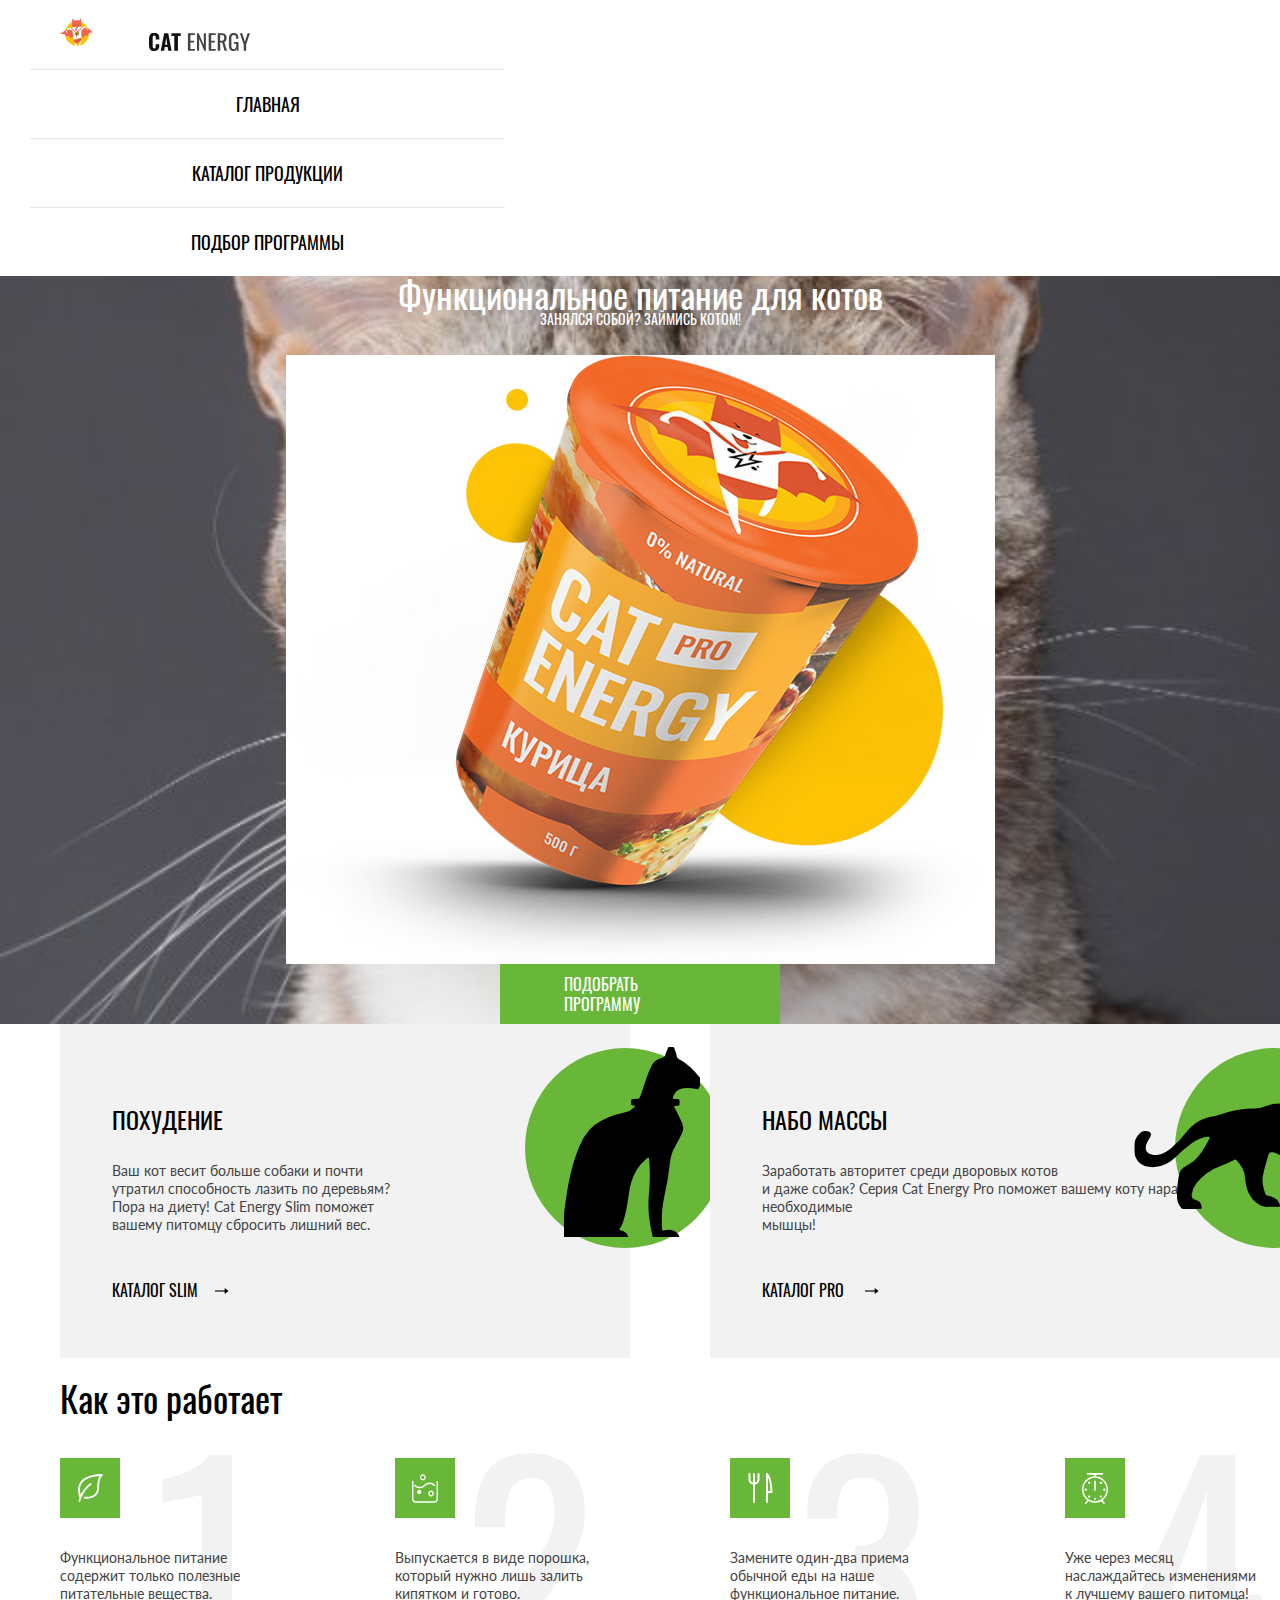
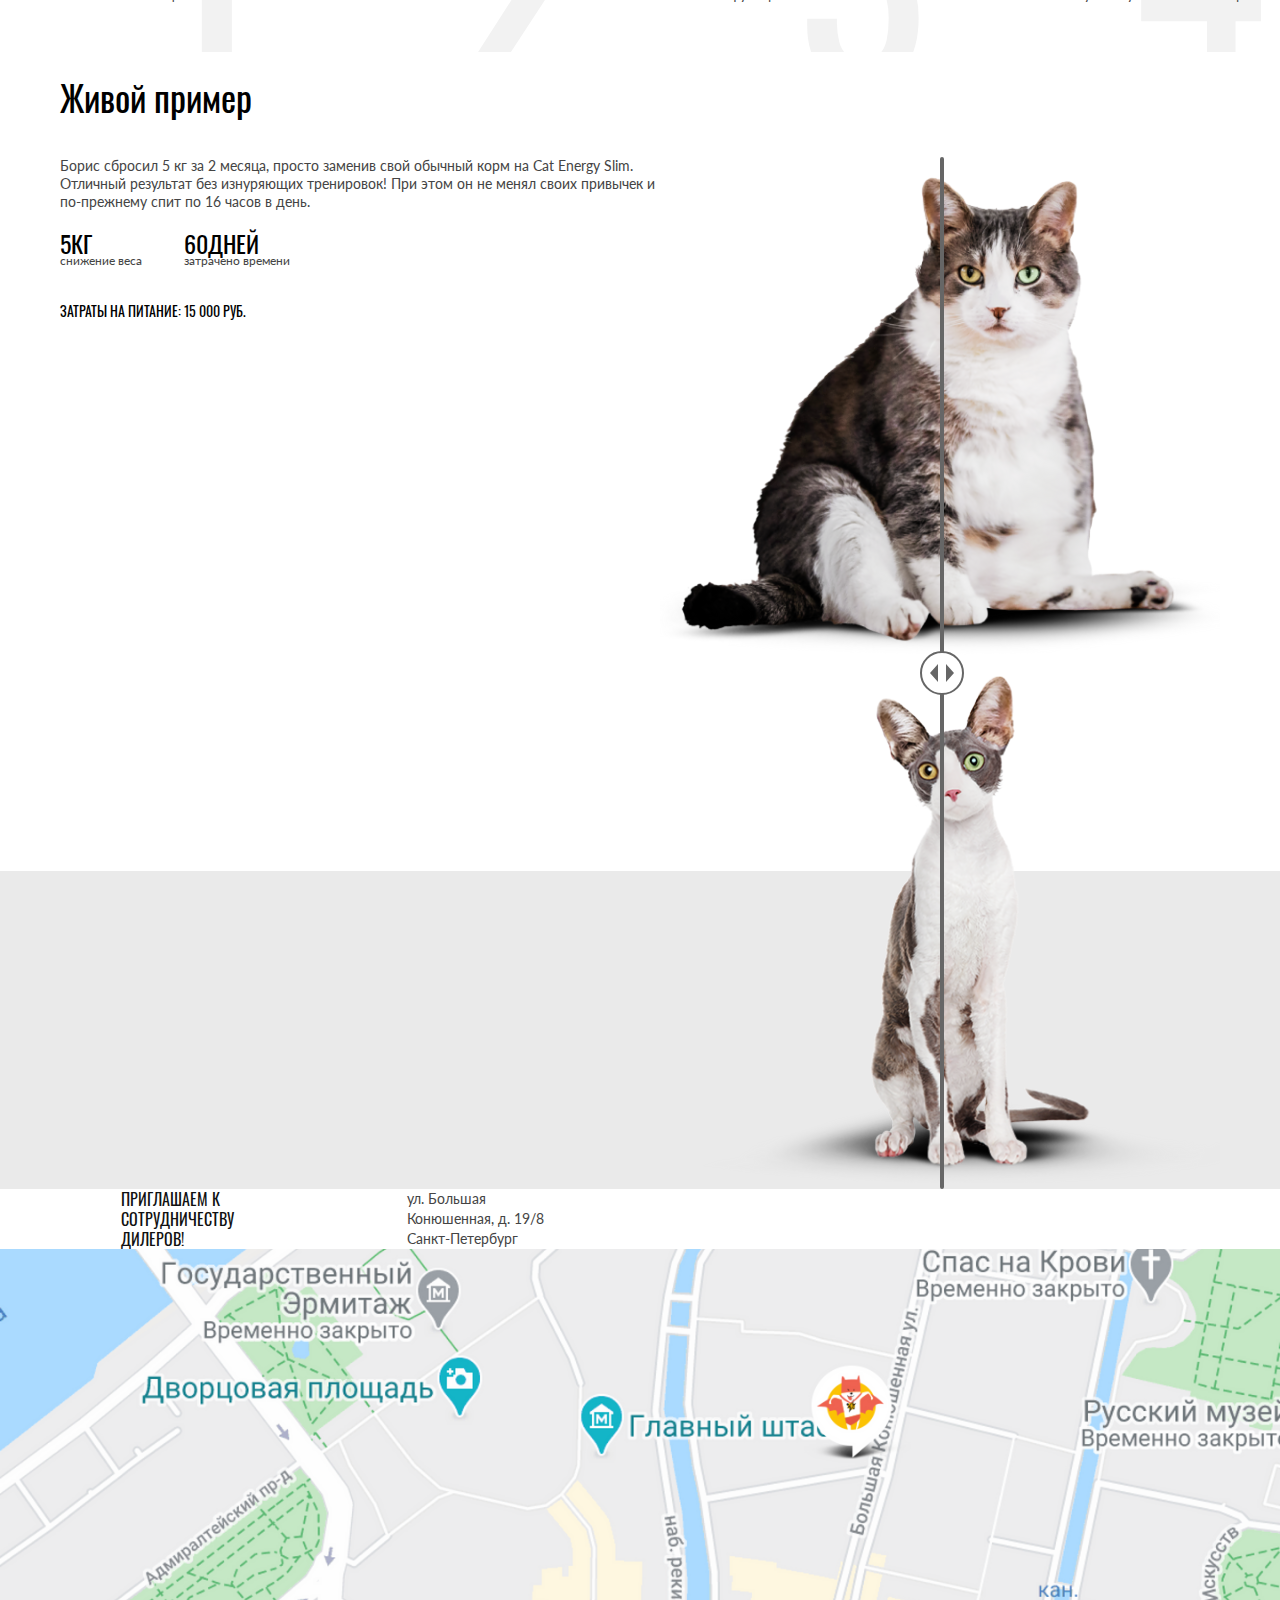
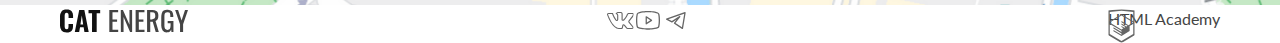
==== commit 004458d1: "Deploying to gh-pages from @ ekaterinasky/1699507-cat-energy-2@7616e4ba08217e77797eba081dd920a42f9f1" ====
--- a/11/index.html
+++ b/11/index.html
@@ -1 +1 @@
-<!DOCTYPE html><html class="page" lang="ru"><head><meta charset="UTF-8"><title>Питание для котов</title><meta name="viewport" content="width=device-width,initial-scale=1"><!-- Подключение фавиконок --><link rel="icon" href="favicon.ico"><!-- 32×32 --><link rel="icon" href="favicons/icon.svg" type="image/svg+xml"><link rel="apple-touch-icon" href="favicons/icon-180.png"><!-- 180×180 --><link rel="manifest" href="manifest.webmanifest"><!-- Подключение стилей --><link rel="stylesheet" href="styles/styles.css"><!-- Подключение скриптов --><script src="scripts/index.js" defer="defer"></script></head><body class="page__body"><header class="main-header"><nav class="main-nav"><div class="wrapper"><a class="main-header__logo" href="index.html"><picture><source media="(min-width: 1440px)" srcset="images/logo-desktop.svg" width="60" height="50" type="image/svg+xml"><source media="(min-width: 768px)" srcset="images/logo-tablet.svg" width="33" height="38" type="image/svg+xml"><img class="main-header__logo-image" src="images/logo-mobile.svg" width="33" height="38" alt="Логотип - кот"></picture><img class="logo-slogan" src="images/logo-text.svg" alt="Логотип - слоган" width="101" height="18"> </a><button class="main-nav__toggle main-nav__toggle--close" type="button"><span class="visually-hidden">Открыть меню</span></button></div><div class="main-nav__wrapper"><ul class="site-list main-nav__list"><li class="site-list__item site-list__item--active"><a href="index.html">Главная</a></li><li class="site-list__item"><a href="catalog.html">Каталог продукции</a></li><li class="site-list__item"><a href="programm.html">Подбор программы</a></li></ul></div></nav><section class="promotion"><div class="wrapper"><div class="promotion__header"><h1 class="promotion__title">Функциональное питание для котов</h1><p class="promotion__intro promotion__intro--succeed">Занялся собой? Займись котом!</p><picture><source width="552" height="499" type="image/png" media="(min-width: 1440px)" srcset="images/index-images/pot-promo-desktop@1x.png, images/index-images/pot-promo-desktop@2x.png 2x"><source width="709" height="609" type="image/png" media="(min-width: 768px)" srcset="images/index-images/pot-promo-tablet@1x.png, images/index-images/pot-promo-tablet@2x.png 2x"><img class="promotion__image" src="images/index-images/pot-pomo-mobile@1x.png" srcset="images/index-images/pot-pomo-mobile@2x.png 2x" width="280" height="270" alt="Кошачье питание в баночке"></picture><a class="button promotion__link promotion__link--succeed" href="programm.html">Подобрать программу</a></div></div></section></header><main class="main-container"><section class="dignities"><div class="wrapper"><h2 class="visually-hidden">Похудение и набор массы с нашим питанием</h2><ul class="dignities__list"><li class="dignities__item dignities__item--loss"><h3 class="dignities__title">Похудение</h3><p class="dignities__description">Ваш кот весит больше собаки и почти<br>утратил способность лазить по деревьям?<br>Пора на диету! Cat Energy Slim поможет<br>вашему питомцу сбросить лишний вес.</p><a class="dignities__link dignities__link--arrow" href="#">Каталог Slim</a></li><li class="dignities__item dignities__item--fat"><h3 class="dignities__title">Набо массы</h3><p class="dignities__description">Заработать авторитет среди дворовых котов<br>и даже собак? Серия Cat Energy Pro поможет вашему коту нарастить необходимые<br>мышцы!</p><a class="dignities__link dignities__link--arrow" href="#">Каталог Pro</a></li></ul></div></section><section class="advantages"><div class="wrapper"><h2 class="visually-hidden">Преимущества питания нашей марки</h2><p class="advantages__title">Как это работает</p><ul class="advantages__list"><li class="advantages__item advantages__item--useful"><p class="advantages__description">Функциональное питание содержит только полезные питательные вещества.</p></li><li class="advantages__item advantages__item--powder"><p class="advantages__description">Выпускается в виде порошка, который нужно лишь залить кипятком и готово.</p></li><li class="advantages__item advantages__item--meal"><p class="advantages__description">Замените один-два приема обычной еды на наше функциональное питание.</p></li><li class="advantages__item advantages__item--time"><p class="advantages__description">Уже через месяц наслаждайтесь изменениями к лучшему вашего питомца!</p></li></ul></div></section><section class="example"><div class="wrapper"><h2 class="example__title">Живой пример</h2><div class="example__wrapper"><div class="example__cover"><p class="example__description">Борис сбросил 5 кг за 2 месяца, просто заменив свой обычный корм на Cat Energy Slim. Отличный результат без изнуряющих тренировок! При этом он не менял своих привычек и по-прежнему спит по 16 часов в день.</p><div class="example__checklist example__checklist--wrapper"><ul class="example__list"><li class="example__stats"><p class="example__subtitle"><span>5</span>кг</p><p class="example__signature">снижение веса</p></li><li class="example__stats"><p class="example__subtitle"><span>60</span>дней</p><p class="example__signature">затрачено времени</p></li></ul><p class="example__text">Затраты на питание: 15 000 РУБ.</p></div></div><div class="slider"><ul class="slider__list"><li class="slider__item"><picture><source width="560" height="512" type="image/png" media="(min-width: 768px)" srcset="images/index-images/cat-before-tablet-desktop@1x.png, images/index-images/cat-before-tablet-desktop@2x.png 2x"><img src="images/index-images/cat-before-mobile@1x.png" srcset="images/index-images/cat-before-mobile@2x.png 2x" alt="Упитанный кот" width="280" height="256"></picture></li><li class="slider__item"><picture><source width="560" height="512" type="image/png" media="(min-width: 768px)" srcset="images/index-images/cat-after-tablet-desctop@1x.png, images/index-images/cat-after-tablet-desctop@2x.png 2x"><img src="images/index-images/cat-after-mobile@1x.png" srcset="images/index-images/cat-after-mobile@2x.png 2x" alt="Худой кот" width="280" height="256"></picture></li></ul><p class="example__toggles slider__toggles"><button class="slider__button" type="button"><span class="visually-hidden">Элемент управления картинкой</span></button></p></div></div></div></section></main><section class="invitation"><div class="wrapper"><div class="invitation__wrapper"><h2 class="visually-hidden">Приглашение к сотрудничеству</h2><p class="invitation__description">приглашаем к сотрудничеству дилеров!</p><p class="invitation__adress">ул. Большая Конюшенная, д. 19/8 Санкт-Петербург</p></div></div></section><footer class="main-footer"><h2 class="visually-hidden">Как нас найти</h2><picture><source width="1220" height="400" type="image/png" media="(min-width: 1220px)" srcset="images/location-desktop@1x.png, images/location-desktop@2x.png 2x"><source width="768" height="400" type="image/png" media="(min-width: 768px)" srcset="images/location-tablet@1x.png, images/location-tablet@2x.png 2x"><img src="images/location-mobile@1x.png" srcset="images/location-mobile@2x.png 2x" alt="Мы на карте" width="320" height="362"></picture><!-- <iframe src="#" frameborder="0"></iframe> --><div class="wrapper"><div class="main-footer__wrapper"><a class="main-footer__logo" href="index.html"><img class="logo" src="images/logo-text.svg" alt="Логотип слоган" width="128" height="24"></a><div class="main-footer__social social"><ul class="social__list"><li class="social__item"><a class="social__link social__link--vkontakte" href="#"><p class="visually-hidden">Мы в Контакте</p></a></li><li class="social__item"><a class="social__link social__link--youtube" href="#"><p class="visually-hidden">Мы в Ютубе</p></a></li><li class="social__item"><a class="social__link social__link--telegram" href="#"><p class="visually-hidden">Мы в Телеграме</p></a></li></ul></div><div class="main-footer__copyright copyright"><a class="copyright__link" href="https://htmlacademy.ru/intensive/adaptive" aria-label="Сайт HTML Академии">HTML Academy</a></div></div></div></footer></body></html>+<!DOCTYPE html><html class="page" lang="ru"><head><meta charset="UTF-8"><title>Питание для котов</title><meta name="viewport" content="width=device-width,initial-scale=1"><!-- Подключение фавиконок --><link rel="icon" href="favicon.ico"><!-- 32×32 --><link rel="icon" href="favicons/icon.svg" type="image/svg+xml"><link rel="apple-touch-icon" href="favicons/icon-180.png"><!-- 180×180 --><link rel="manifest" href="manifest.webmanifest"><!-- Подключение стилей --><link rel="stylesheet" href="styles/styles.css"><!-- Подключение скриптов --><script src="scripts/index.js" defer="defer"></script></head><body class="page__body"><header class="main-header"><nav class="main-nav"><div class="wrapper"><div class="main-nav__user"><a class="main-header__logo" href="index.html"><picture><source media="(min-width: 1440px)" srcset="images/logo-desktop.svg" width="60" height="50" type="image/svg+xml"><source media="(min-width: 768px)" srcset="images/logo-tablet.svg" width="33" height="38" type="image/svg+xml"><img class="main-header__logo-image" src="images/logo-mobile.svg" width="33" height="38" alt="Логотип - кот"></picture><img class="logo-slogan" src="images/logo-text.svg" alt="Логотип - слоган" width="101" height="18"> </a><button class="main-nav__toggle main-nav__toggle--close" type="button"><span class="visually-hidden">Открыть меню</span></button></div></div><div class="main-nav__wrapper"><ul class="site-list main-nav__list"><li class="site-list__item site-list__item--active"><a href="index.html">Главная</a></li><li class="site-list__item"><a href="catalog.html">Каталог продукции</a></li><li class="site-list__item"><a href="programm.html">Подбор программы</a></li></ul></div></nav><section class="promotion"><div class="wrapper"><div class="promotion__header"><h1 class="promotion__title">Функциональное питание для котов</h1><p class="promotion__intro promotion__intro--succeed">Занялся собой? Займись котом!</p><picture><source width="552" height="499" type="image/png" media="(min-width: 1440px)" srcset="images/index-images/pot-promo-desktop@1x.png, images/index-images/pot-promo-desktop@2x.png 2x"><source width="709" height="609" type="image/png" media="(min-width: 768px)" srcset="images/index-images/pot-promo-tablet@1x.png, images/index-images/pot-promo-tablet@2x.png 2x"><img class="promotion__image" src="images/index-images/pot-pomo-mobile@1x.png" srcset="images/index-images/pot-pomo-mobile@2x.png 2x" width="280" height="270" alt="Кошачье питание в баночке"></picture><a class="button promotion__link promotion__link--succeed" href="programm.html">Подобрать программу</a></div></div></section></header><main class="main-container"><section class="dignities"><div class="wrapper"><h2 class="visually-hidden">Похудение и набор массы с нашим питанием</h2><ul class="dignities__list"><li class="dignities__item dignities__item--loss"><h3 class="dignities__title">Похудение</h3><p class="dignities__description">Ваш кот весит больше собаки и почти<br>утратил способность лазить по деревьям?<br>Пора на диету! Cat Energy Slim поможет<br>вашему питомцу сбросить лишний вес.</p><a class="dignities__link dignities__link--arrow" href="#">Каталог Slim</a></li><li class="dignities__item dignities__item--fat"><h3 class="dignities__title">Набо массы</h3><p class="dignities__description">Заработать авторитет среди дворовых котов<br>и даже собак? Серия Cat Energy Pro поможет вашему коту нарастить необходимые<br>мышцы!</p><a class="dignities__link dignities__link--arrow" href="#">Каталог Pro</a></li></ul></div></section><section class="advantages"><div class="wrapper"><h2 class="visually-hidden">Преимущества питания нашей марки</h2><p class="advantages__title">Как это работает</p><ul class="advantages__list"><li class="advantages__item advantages__item--useful"><p class="advantages__description">Функциональное питание содержит только полезные питательные вещества.</p></li><li class="advantages__item advantages__item--powder"><p class="advantages__description">Выпускается в виде порошка, который нужно лишь залить кипятком и готово.</p></li><li class="advantages__item advantages__item--meal"><p class="advantages__description">Замените один-два приема обычной еды на наше функциональное питание.</p></li><li class="advantages__item advantages__item--time"><p class="advantages__description">Уже через месяц наслаждайтесь изменениями к лучшему вашего питомца!</p></li></ul></div></section><section class="example"><div class="wrapper"><h2 class="example__title">Живой пример</h2><div class="example__wrapper"><div class="example__cover"><p class="example__description">Борис сбросил 5 кг за 2 месяца, просто заменив свой обычный корм на Cat Energy Slim. Отличный результат без изнуряющих тренировок! При этом он не менял своих привычек и по-прежнему спит по 16 часов в день.</p><div class="example__checklist example__checklist--wrapper"><ul class="example__list"><li class="example__stats"><p class="example__subtitle"><span>5</span>кг</p><p class="example__signature">снижение веса</p></li><li class="example__stats"><p class="example__subtitle"><span>60</span>дней</p><p class="example__signature">затрачено времени</p></li></ul><p class="example__text">Затраты на питание: 15 000 РУБ.</p></div></div><div class="slider"><ul class="slider__list"><li class="slider__item"><picture><source width="560" height="512" type="image/png" media="(min-width: 768px)" srcset="images/index-images/cat-before-tablet-desktop@1x.png, images/index-images/cat-before-tablet-desktop@2x.png 2x"><img src="images/index-images/cat-before-mobile@1x.png" srcset="images/index-images/cat-before-mobile@2x.png 2x" alt="Упитанный кот" width="280" height="256"></picture></li><li class="slider__item"><picture><source width="560" height="512" type="image/png" media="(min-width: 768px)" srcset="images/index-images/cat-after-tablet-desctop@1x.png, images/index-images/cat-after-tablet-desctop@2x.png 2x"><img src="images/index-images/cat-after-mobile@1x.png" srcset="images/index-images/cat-after-mobile@2x.png 2x" alt="Худой кот" width="280" height="256"></picture></li></ul><p class="example__toggles slider__toggles"><button class="slider__button" type="button"><span class="visually-hidden">Элемент управления картинкой</span></button></p></div></div></div></section></main><section class="invitation"><div class="wrapper"><div class="invitation__wrapper"><h2 class="visually-hidden">Приглашение к сотрудничеству</h2><p class="invitation__description">приглашаем к сотрудничеству дилеров!</p><p class="invitation__adress">ул. Большая Конюшенная, д. 19/8 Санкт-Петербург</p></div></div></section><footer class="main-footer"><h2 class="visually-hidden">Как нас найти</h2><picture><source width="1220" height="400" type="image/png" media="(min-width: 1220px)" srcset="images/location-desktop@1x.png, images/location-desktop@2x.png 2x"><source width="768" height="400" type="image/png" media="(min-width: 768px)" srcset="images/location-tablet@1x.png, images/location-tablet@2x.png 2x"><img class="main-footer__location" src="images/location-mobile@1x.png" srcset="images/location-mobile@2x.png 2x" alt="Мы на карте" width="320" height="362"></picture><!-- <iframe src="#" frameborder="0"></iframe> --><div class="wrapper"><div class="main-footer__wrapper"><a class="main-footer__logo" href="index.html"><img class="logo" src="images/logo-text.svg" alt="Логотип слоган" width="128" height="24"></a><div class="main-footer__social social"><ul class="social__list"><li class="social__item"><a class="social__link social__link--vkontakte" href="#"><p class="visually-hidden">Мы в Контакте</p></a></li><li class="social__item"><a class="social__link social__link--youtube" href="#"><p class="visually-hidden">Мы в Ютубе</p></a></li><li class="social__item"><a class="social__link social__link--telegram" href="#"><p class="visually-hidden">Мы в Телеграме</p></a></li></ul></div><div class="main-footer__copyright copyright"><a class="copyright__link" href="https://htmlacademy.ru/intensive/adaptive" aria-label="Сайт HTML Академии">HTML Academy</a></div></div></div></footer></body></html>--- a/11/styles/styles.css
+++ b/11/styles/styles.css
@@ -1 +1 @@
-@font-face{font-family:Lato;font-weight:400;font-style:normal;src:url(../fonts/lato/Lato-Regular.woff2)format("woff2");font-display:swap}@font-face{font-family:Oswald;font-weight:400;font-style:normal;src:url(../fonts/oswald/oswaldregular.woff2)format("woff2");font-display:swap}*{box-sizing:border-box;margin:0;padding:0}img{background-size:cover}.visually-hidden{white-space:nowrap;clip-path:inset(100%);clip:rect(0 0 0 0);border:0;width:1px;height:1px;margin:-1px;padding:0;position:absolute;overflow:hidden}@font-face{font-family:Lato;font-weight:400;font-style:normal;src:url(../fonts/lato/Lato-Regular.woff2)format("woff2");font-display:swap}@font-face{font-family:Oswald;font-weight:400;font-style:normal;src:url(../fonts/oswald/oswaldregular.woff2)format("woff2");font-display:swap}.page__body{color:#444;font-family:Lato,Arial,sans-serif;font-size:14px;font-weight:400;line-height:18px}.page__header{color:#000;margin-bottom:41px;font-family:Oswald,Arial,sans-serif;font-size:36px;font-weight:400;line-height:36px}@media (width>=768px){.page__header{margin-bottom:84px}}@font-face{font-family:Lato;font-weight:400;font-style:normal;src:url(../fonts/lato/Lato-Regular.woff2)format("woff2");font-display:swap}@font-face{font-family:Oswald;font-weight:400;font-style:normal;src:url(../fonts/oswald/oswaldregular.woff2)format("woff2");font-display:swap}.button{color:#fff;text-transform:uppercase;background-color:#68b738;font-family:Oswald,Arial,sans-serif;font-size:16px;line-height:20px;text-decoration:none;display:block}.button--products{width:100%;margin-bottom:32px;padding:10px 109px;display:block}@media (width>=768px){.button--products{width:250px;padding:10px 94px}}@media (width>=1220px){.button--products{width:244px;padding:10px 91px}}.button--change{color:#444;background-color:#f2f2f2;padding:10px 80px}@media (width>=768px){.button--additional{width:100%}}@font-face{font-family:Lato;font-weight:400;font-style:normal;src:url(../fonts/lato/Lato-Regular.woff2)format("woff2");font-display:swap}@font-face{font-family:Oswald;font-weight:400;font-style:normal;src:url(../fonts/oswald/oswaldregular.woff2)format("woff2");font-display:swap}@font-face{font-family:Lato;font-weight:400;font-style:normal;src:url(../fonts/lato/Lato-Regular.woff2)format("woff2");font-display:swap}@font-face{font-family:Oswald;font-weight:400;font-style:normal;src:url(../fonts/oswald/oswaldregular.woff2)format("woff2");font-display:swap}.wrapper{width:320px;margin:0 auto;padding-left:20px;padding-right:20px}@media (width>=768px){.wrapper{width:768px;padding-left:30px;padding-right:30px}}@media (width>=1220px){.wrapper{width:1220px}}@font-face{font-family:Lato;font-weight:400;font-style:normal;src:url(../fonts/lato/Lato-Regular.woff2)format("woff2");font-display:swap}@font-face{font-family:Oswald;font-weight:400;font-style:normal;src:url(../fonts/oswald/oswaldregular.woff2)format("woff2");font-display:swap}.main-header{flex-direction:column;display:flex}.main-header__logo--wrapper{width:270px}@media (width>=768px){.main-header__logo--wrapper{width:174px}}@media (width>=1220px){.main-header__logo--wrapper{width:202px}}.main-header__logo{height:38px}@media (width>=768px){.main-header__logo{height:50px}}@media (width>=1220px){.main-header__logo{height:59px}}@font-face{font-family:Lato;font-weight:400;font-style:normal;src:url(../fonts/lato/Lato-Regular.woff2)format("woff2");font-display:swap}@font-face{font-family:Oswald;font-weight:400;font-style:normal;src:url(../fonts/oswald/oswaldregular.woff2)format("woff2");font-display:swap}.logo-slogan{margin-left:56px}@font-face{font-family:Lato;font-weight:400;font-style:normal;src:url(../fonts/lato/Lato-Regular.woff2)format("woff2");font-display:swap}@font-face{font-family:Oswald;font-weight:400;font-style:normal;src:url(../fonts/oswald/oswaldregular.woff2)format("woff2");font-display:swap}.main-nav__toggle{background-color:#fff;background-image:url(../icons/stack.svg#burger-button);background-repeat:no-repeat;border:none;width:24px;height:24px}.main-nav__toggle--close{background-image:url(../icons/stack.svg#close-button)}@media (width>=768px){.main-nav__toggle{display:none}.main-nav__wrapper{justify-content:space-between;width:704px;margin:0 auto;display:flex}}@media (width>=1220px){.main-nav__wrapper{width:1220px}}@font-face{font-family:Lato;font-weight:400;font-style:normal;src:url(../fonts/lato/Lato-Regular.woff2)format("woff2");font-display:swap}@font-face{font-family:Oswald;font-weight:400;font-style:normal;src:url(../fonts/oswald/oswaldregular.woff2)format("woff2");font-display:swap}.site-list{text-transform:uppercase;padding:0;font-family:Oswald,Arial,sans-serif;font-size:20px;line-height:20px;list-style-type:none;display:block}@media (width>=768px){.site-list{width:436px;font-size:18px;line-height:24px}}@media (width>=1220px){.site-list{width:475px}}.site-list__item{text-align:center;border-top:1px solid #e6e6e6;margin:0;padding-top:22px;padding-bottom:22px;display:block}.site-list__item a{color:#000;text-decoration:none}@font-face{font-family:Lato;font-weight:400;font-style:normal;src:url(../fonts/lato/Lato-Regular.woff2)format("woff2");font-display:swap}@font-face{font-family:Oswald;font-weight:400;font-style:normal;src:url(../fonts/oswald/oswaldregular.woff2)format("woff2");font-display:swap}.promotion{background-image:url(../images/index-images/cat-bg-mobile@2x.jpeg);background-position:50%;background-repeat:no-repeat;background-size:cover}.promotion__title{color:#fff;text-align:center;font-family:Oswald,Arial,sans-serif;font-size:36px;font-weight:400;line-height:36px}.promotion__intro{color:#fff;text-transform:uppercase;text-align:center;margin-bottom:29px;font-family:Oswald,Arial,sans-serif;line-height:14px}.promotion__image{margin:0 auto;display:block}.promotion__link{width:280px;padding:10px 64px;text-decoration:none}.promotion__link--succeed{margin:0 auto;display:block}@font-face{font-family:Lato;font-weight:400;font-style:normal;src:url(../fonts/lato/Lato-Regular.woff2)format("woff2");font-display:swap}@font-face{font-family:Oswald;font-weight:400;font-style:normal;src:url(../fonts/oswald/oswaldregular.woff2)format("woff2");font-display:swap}@font-face{font-family:Lato;font-weight:400;font-style:normal;src:url(../fonts/lato/Lato-Regular.woff2)format("woff2");font-display:swap}@font-face{font-family:Oswald;font-weight:400;font-style:normal;src:url(../fonts/oswald/oswaldregular.woff2)format("woff2");font-display:swap}.dignities__wrapper{padding:20px}.dignities__list{list-style-type:none}@media (width>=768px){.dignities__list{width:708px}}@media (width>=1220px){.dignities__list{flex-wrap:wrap;column-gap:80px;width:1220px;display:flex}}.dignities__item{background-color:#f2f2f2;margin-bottom:20px;padding-top:30px;padding-bottom:18px;position:relative}.dignities__item--loss:before{content:"";z-index:1;background-image:url(../icons/stack.svg#cat-slim);background-repeat:no-repeat;background-size:36px 50px;width:36px;height:50px;display:block;position:absolute;top:21px;left:27px}@media (width>=768px){.dignities__item--loss:before{background-size:140px 194px;width:140px;height:194px;margin-left:475px}}.dignities__item--fat:before{content:"";z-index:1;background-image:url(../icons/stack.svg#cat-pro);background-repeat:no-repeat;background-size:67px 28px;width:67px;height:28px;display:block;position:absolute;top:35px;left:13px}@media (width>=768px){.dignities__item--fat:before{background-size:268px 200px;width:268px;height:200px;margin-left:411px}.dignities__item{padding:77px 63px 57px 52px}}@media (width>=1220px){.dignities__item{width:570px}}.dignities__title{text-transform:uppercase;color:#000;margin-bottom:29px;padding-left:90px;font-family:Oswald,Arial,sans-serif;font-size:24px;font-weight:400;line-height:37px}.dignities__title:before{content:"";background-color:#68b738;border-radius:50%;width:50px;height:50px;display:block;position:absolute;top:24px;left:20px}@media (width>=768px){.dignities__title:before{width:200px;height:200px;margin-left:445px}.dignities__title{margin-bottom:24px;padding-left:0}}.dignities__link{text-transform:uppercase;color:#000;padding-left:20px;font-family:Oswald,Arial,sans-serif;font-size:16px;line-height:16px;text-decoration:none}.dignities__link--arrow:before{content:"";background-color:#000;width:18px;height:10px;display:block;position:absolute;bottom:25px;left:112px;mask-image:url(../icons/stack.svg#arrow);mask-size:18px 10px;mask-repeat:no-repeat}@media (width>=768px){.dignities__link--arrow:before{bottom:62px;left:155px}}.dignities__link:hover:before{width:32px;mask-size:32px 10px}.dignities__link:active{opacity:.6}@media (width>=768px){.dignities__link{padding-left:0}}.dignities__description{width:227px;margin-bottom:38px;padding-left:20px}@media (width>=768px){.dignities__description{width:340px;margin-bottom:48px;padding-left:0}}@media (width>=1220px){.dignities__description{width:457px}}@font-face{font-family:Lato;font-weight:400;font-style:normal;src:url(../fonts/lato/Lato-Regular.woff2)format("woff2");font-display:swap}@font-face{font-family:Oswald;font-weight:400;font-style:normal;src:url(../fonts/oswald/oswaldregular.woff2)format("woff2");font-display:swap}.advantages__title{color:#000;margin-bottom:40px;font-family:Oswald,Arial,sans-serif;font-size:36px;line-height:40px}.advantages__list{width:280px;list-style-type:none}@media (width>=768px){.advantages__list{counter-reset:number 0;grid-template-columns:repeat(2,250px);gap:135px;width:708px;display:grid}}@media (width>=1220px){.advantages__list{display:flex}}.advantages__item{flex-wrap:wrap;margin-bottom:20px;display:flex;position:relative}.advantages__item:before{content:"";background-color:#68b738;width:60px;height:60px;display:block}.advantages__item--useful:before{content:"";background-image:url(../icons/stack.svg#leaf-icon);background-position:50%;background-repeat:no-repeat;background-size:30px 32px}.advantages__item--powder:before{content:"";background-image:url(../icons/stack.svg#powder-icon);background-position:50%;background-repeat:no-repeat;background-size:26px 29px}.advantages__item--meal:before{content:"";background-image:url(../icons/stack.svg#eat-icon);background-position:50%;background-repeat:no-repeat;background-size:25px 30px}.advantages__item--time:before{content:"";background-image:url(../icons/stack.svg#time-icon);background-position:50%;background-repeat:no-repeat;background-size:26px 31px}@media (width>=768px){.advantages__item{counter-increment:number;margin-bottom:0;display:block}.advantages__item:after{content:counter(number);color:#f2f2f2;z-index:-1;font-family:Oswald,Arial,sans-serif;font-size:280px;font-weight:400;line-height:280px;display:block;position:absolute;top:-42px;right:44px}}@media (width>=768px) and (width>=1220px){.advantages__item:after{right:0}}.advantages__description{width:200px;min-height:54px;margin-left:20px}@media (width>=768px){.advantages__description{margin-top:31px;margin-left:0}}.advantages__item--time{margin-bottom:49px}@font-face{font-family:Lato;font-weight:400;font-style:normal;src:url(../fonts/lato/Lato-Regular.woff2)format("woff2");font-display:swap}@font-face{font-family:Oswald;font-weight:400;font-style:normal;src:url(../fonts/oswald/oswaldregular.woff2)format("woff2");font-display:swap}.example{box-sizing:border-box;background-color:#eaeaea;padding-top:25px}@media (width>=768px){.example{background-image:linear-gradient(#fff 72%,#eaeaea 50%)}}@media (width>=1220px){.example__wrapper{display:flex}}.example__title{color:#000;margin-bottom:40px;font-family:Oswald,Arial,sans-serif;font-size:36px;font-weight:400;line-height:40px}.example__description{margin-bottom:20px}.example__list{list-style-type:none;display:flex}.example__stats{width:124px;min-height:70px}.example__subtitle{text-transform:uppercase;color:#000;font-family:Oswald,Arial,sans-serif;font-size:24px;line-height:24px}.example__signature{font-size:12px;line-height:100%}.example__text{text-transform:uppercase;color:#000;margin-bottom:20px;font-family:Oswald,Arial,sans-serif;line-height:20px}@font-face{font-family:Lato;font-weight:400;font-style:normal;src:url(../fonts/lato/Lato-Regular.woff2)format("woff2");font-display:swap}@font-face{font-family:Oswald;font-weight:400;font-style:normal;src:url(../fonts/oswald/oswaldregular.woff2)format("woff2");font-display:swap}.slider{position:relative}.slider__list{list-style-type:none}.slider__button{background-color:#666;border:none;border-radius:2px;width:4px;height:100%;position:absolute;top:0;left:50%}.slider__button:before{content:"";background-color:#fff;border:2px solid #666;border-radius:50%;width:40px;height:40px;position:absolute;top:50%;left:50%;transform:translate(-50%,-50%)}.slider__button:after{content:"";background-color:#666;width:24px;height:18px;position:absolute;top:50%;left:50%;transform:translate(-50%,-50%);mask-image:url(../icons/stack.svg#slider-arrow);mask-repeat:no-repeat}.slider__button:hover:before,.slider__button:active:before{border-color:#68b738}.slider__button:hover:after,.slider__button:active:after,.slider__button:hover{background-color:#68b738}.slider__button:active{opacity:.6;background-color:#68b738}@font-face{font-family:Lato;font-weight:400;font-style:normal;src:url(../fonts/lato/Lato-Regular.woff2)format("woff2");font-display:swap}@font-face{font-family:Oswald;font-weight:400;font-style:normal;src:url(../fonts/oswald/oswaldregular.woff2)format("woff2");font-display:swap}.invitation__wrapper{display:flex}@media (width>=768px){.invitation__wrapper{justify-content:space-around}}@media (width>=1220px){.invitation__wrapper{width:565px}}.invitation__description{text-transform:uppercase;color:#111;font-family:Oswald,Arial,sans-serif;font-size:16px;line-height:20px}@media (width>=768px){.invitation__description{width:163px}}.invitation__adress{line-height:20px}@media (width>=768px){.invitation__adress{width:157px}}@font-face{font-family:Lato;font-weight:400;font-style:normal;src:url(../fonts/lato/Lato-Regular.woff2)format("woff2");font-display:swap}@font-face{font-family:Oswald;font-weight:400;font-style:normal;src:url(../fonts/oswald/oswaldregular.woff2)format("woff2");font-display:swap}@media (width>=768px){.main-footer__wrapper{justify-content:space-between;display:flex}}.main-footer__logo:hover{opacity:.8}.main-footer__logo:active{opacity:.5}.main-footer__social{display:flex}@font-face{font-family:Lato;font-weight:400;font-style:normal;src:url(../fonts/lato/Lato-Regular.woff2)format("woff2");font-display:swap}@font-face{font-family:Oswald;font-weight:400;font-style:normal;src:url(../fonts/oswald/oswaldregular.woff2)format("woff2");font-display:swap}.main-header__logo{text-decoration:none}.main-header__logo:hover{opacity:.8}.main-header__logo:active{opacity:.6}@font-face{font-family:Lato;font-weight:400;font-style:normal;src:url(../fonts/lato/Lato-Regular.woff2)format("woff2");font-display:swap}@font-face{font-family:Oswald;font-weight:400;font-style:normal;src:url(../fonts/oswald/oswaldregular.woff2)format("woff2");font-display:swap}.social__list{list-style-type:none;display:flex}.social__link{width:28px;height:28px;display:block}.social__link:hover:before{background-color:#68b738}.social__link:active:before{background-color:#68b73880}.social__link--vkontakte:before{content:"";background-color:#666;width:28px;height:22px;display:block;mask-image:url(../icons/stack.svg#vkontakte-icon);mask-size:28px 22px;mask-repeat:no-repeat}.social__link--youtube:before{content:"";background-color:#666;width:28px;height:22px;display:block;mask-image:url(../icons/stack.svg#youtube-icon);mask-size:28px 22px;mask-repeat:no-repeat}.social__link--telegram:before{content:"";background-color:#666;width:28px;height:22px;display:block;mask-image:url(../icons/stack.svg#telegram-icon);mask-size:28px 22px;mask-repeat:no-repeat}@font-face{font-family:Lato;font-weight:400;font-style:normal;src:url(../fonts/lato/Lato-Regular.woff2)format("woff2");font-display:swap}@font-face{font-family:Oswald;font-weight:400;font-style:normal;src:url(../fonts/oswald/oswaldregular.woff2)format("woff2");font-display:swap}.copyright__link{color:#444;font-size:16px;line-height:20px;text-decoration:none;display:block;position:relative}.copyright__link:before{content:"";background-color:#666;width:27px;height:34px;display:block;position:absolute;mask-image:url(../icons/stack.svg#logo_html);mask-repeat:no-repeat}.copyright__link:active{opacity:.6}.copyright__link:hover:before,.copyright__link:active:before{background-color:#68b738}@font-face{font-family:Lato;font-weight:400;font-style:normal;src:url(../fonts/lato/Lato-Regular.woff2)format("woff2");font-display:swap}@font-face{font-family:Oswald;font-weight:400;font-style:normal;src:url(../fonts/oswald/oswaldregular.woff2)format("woff2");font-display:swap}.products{padding-bottom:25px}.products__container{flex-wrap:wrap;column-gap:60px;display:flex}.products__wrapper{margin:0 auto}.products__text{font-size:12px;line-height:16px}.products__text--change{margin-bottom:21px}@media (width>=768px){.products__text--change{margin-bottom:82px}}.products__image{display:block}.products__subtitle{text-transform:uppercase;color:#222;width:76px;font-family:Oswald,Arial,sans-serif;font-size:16px;font-weight:400;line-height:20px}.products__subtitle--change{color:#111;width:204px;margin:0 auto 8px}@media (width>=768px){.products__subtitle--change{margin-bottom:23px}}.products__list{list-style-type:none}@media (width>=768px){.products__picture{margin:0 auto -70px;display:block;position:relative;top:-70px}}.products__more{text-align:center}@media (width>=768px){.products__more{width:324px;padding:50px 37px 40px}}@font-face{font-family:Lato;font-weight:400;font-style:normal;src:url(../fonts/lato/Lato-Regular.woff2)format("woff2");font-display:swap}@font-face{font-family:Oswald;font-weight:400;font-style:normal;src:url(../fonts/oswald/oswaldregular.woff2)format("woff2");font-display:swap}@media (width>=768px){.product-card{background-color:#f2f2f2;width:324px;margin-bottom:120px;display:block}}.product-card__wrapper{flex-wrap:wrap;display:flex}@media (width>=768px){.product-card__wrapper{display:block}}@font-face{font-family:Lato;font-weight:400;font-style:normal;src:url(../fonts/lato/Lato-Regular.woff2)format("woff2");font-display:swap}@font-face{font-family:Oswald;font-weight:400;font-style:normal;src:url(../fonts/oswald/oswaldregular.woff2)format("woff2");font-display:swap}@media (width>=768px){.append-products{padding-bottom:80px}}@media (width>=1220px){.append-products{position:relative}}@media (width>=768px){.append-products__wrapper{justify-content:space-between;display:flex}}.append-products__title{color:#000;margin-bottom:49px;font-family:Oswald,Arial,sans-serif;font-size:24px;font-weight:400;line-height:24px}@media (width>=768px){.append-products__title{padding-left:50px}}.append-products__list{list-style-type:none}@media (width>=768px){.append-products__list{outline:1px solid #cdcdcd;padding:26px 38px 28px}}@media (width>=1220px){.append-products__list{width:896px}.append-products__item{display:flex}}.append-products__subtitle{color:#222;text-transform:uppercase;margin-bottom:13px;font-family:Oswald,Arial,sans-serif;font-size:16px;font-weight:400;line-height:16px}.append-products__volume{flex-wrap:wrap;justify-content:space-between;margin-bottom:15px;display:flex}.append-products__text{line-height:14px}.append-products__surprise{background-color:#68b738}.append-products__surprise--present{background-image:url(../icons/stack.svg#present-icon);background-position:50%;background-repeat:no-repeat;background-size:78px 80px}@media (width>=1220px){.append-products__surprise{width:245px;position:absolute;bottom:80px;right:62px}}.append-products__comment{color:#fff;width:161px;min-height:60px;padding-top:188px;padding-bottom:44px;font-size:16px;line-height:20px}@font-face{font-family:Lato;font-weight:400;font-style:normal;src:url(../fonts/lato/Lato-Regular.woff2)format("woff2");font-display:swap}@font-face{font-family:Oswald;font-weight:400;font-style:normal;src:url(../fonts/oswald/oswaldregular.woff2)format("woff2");font-display:swap}@media (width>=1220px){.news{padding-bottom:104px}}.news__title{color:#000;font-family:Oswald,Arial,sans-serif;font-size:24px;font-weight:400;line-height:24px}@media (width>=768px){.news__title{margin-bottom:66px;padding-left:50px;font-size:32px}}.news__description{color:#000;font-family:Oswald,Arial,sans-serif;font-size:16px;line-height:24px}@media (width>=768px){.news__description{text-align:center;width:632px;margin-bottom:24px;padding-left:68px;font-size:24px}}@media (width>=1220px){.news__description{width:800px;margin:0 auto 24px;line-height:32px}}@media (width>=768px){.news__form{padding-left:48px}}.news__field{color:#444;text-transform:uppercase;font-family:Oswald,Arial,sans-serif;font-size:20px;line-height:30px}.news__button{font-size:20px;line-height:26px}+@font-face{font-family:Lato;font-weight:400;font-style:normal;src:url(../fonts/lato/Lato-Regular.woff2)format("woff2");font-display:swap}@font-face{font-family:Oswald;font-weight:400;font-style:normal;src:url(../fonts/oswald/oswaldregular.woff2)format("woff2");font-display:swap}*{box-sizing:border-box;margin:0;padding:0}img{background-size:cover}.visually-hidden{white-space:nowrap;clip-path:inset(100%);clip:rect(0 0 0 0);border:0;width:1px;height:1px;margin:-1px;padding:0;position:absolute;overflow:hidden}@font-face{font-family:Lato;font-weight:400;font-style:normal;src:url(../fonts/lato/Lato-Regular.woff2)format("woff2");font-display:swap}@font-face{font-family:Oswald;font-weight:400;font-style:normal;src:url(../fonts/oswald/oswaldregular.woff2)format("woff2");font-display:swap}.page__body{color:#444;font-family:Lato,Arial,sans-serif;font-size:14px;font-weight:400;line-height:18px}.page__header{color:#000;margin-bottom:41px;font-family:Oswald,Arial,sans-serif;font-size:36px;font-weight:400;line-height:36px}@media (width>=768px){.page__header{margin-bottom:84px}}@font-face{font-family:Lato;font-weight:400;font-style:normal;src:url(../fonts/lato/Lato-Regular.woff2)format("woff2");font-display:swap}@font-face{font-family:Oswald;font-weight:400;font-style:normal;src:url(../fonts/oswald/oswaldregular.woff2)format("woff2");font-display:swap}.button{color:#fff;text-transform:uppercase;background-color:#68b738;font-family:Oswald,Arial,sans-serif;font-size:16px;line-height:20px;text-decoration:none;display:block}.button--products{width:100%;margin-bottom:32px;padding:10px 109px;display:block}@media (width>=768px){.button--products{width:250px;margin:32px auto 40px;padding:10px 94px}}@media (width>=1220px){.button--products{width:244px;padding:10px 91px}}.button--change{color:#444;background-color:#f2f2f2;padding:10px 80px}@media (width>=768px){.button--additional{width:100%}}@font-face{font-family:Lato;font-weight:400;font-style:normal;src:url(../fonts/lato/Lato-Regular.woff2)format("woff2");font-display:swap}@font-face{font-family:Oswald;font-weight:400;font-style:normal;src:url(../fonts/oswald/oswaldregular.woff2)format("woff2");font-display:swap}@font-face{font-family:Lato;font-weight:400;font-style:normal;src:url(../fonts/lato/Lato-Regular.woff2)format("woff2");font-display:swap}@font-face{font-family:Oswald;font-weight:400;font-style:normal;src:url(../fonts/oswald/oswaldregular.woff2)format("woff2");font-display:swap}.wrapper{width:320px;margin:0 auto;padding-left:20px;padding-right:20px}@media (width>=768px){.wrapper{width:768px;padding-left:30px;padding-right:30px}}@media (width>=1220px){.wrapper{width:1220px}}@font-face{font-family:Lato;font-weight:400;font-style:normal;src:url(../fonts/lato/Lato-Regular.woff2)format("woff2");font-display:swap}@font-face{font-family:Oswald;font-weight:400;font-style:normal;src:url(../fonts/oswald/oswaldregular.woff2)format("woff2");font-display:swap}.main-header{flex-direction:column;display:flex}.main-header__logo--wrapper{width:270px}@media (width>=768px){.main-header__logo--wrapper{width:174px}}@media (width>=1220px){.main-header__logo--wrapper{width:202px}}.main-header__logo{height:38px}@media (width>=768px){.main-header__logo{height:50px}}@media (width>=1220px){.main-header__logo{height:59px}}@font-face{font-family:Lato;font-weight:400;font-style:normal;src:url(../fonts/lato/Lato-Regular.woff2)format("woff2");font-display:swap}@font-face{font-family:Oswald;font-weight:400;font-style:normal;src:url(../fonts/oswald/oswaldregular.woff2)format("woff2");font-display:swap}.logo-slogan{margin-left:56px}@font-face{font-family:Lato;font-weight:400;font-style:normal;src:url(../fonts/lato/Lato-Regular.woff2)format("woff2");font-display:swap}@font-face{font-family:Oswald;font-weight:400;font-style:normal;src:url(../fonts/oswald/oswaldregular.woff2)format("woff2");font-display:swap}.main-nav{min-height:65px}.main-nav__user{padding-top:13px;padding-bottom:14px}.main-nav__toggle{background-color:#fff;background-image:url(../icons/stack.svg#burger-button);background-repeat:no-repeat;border:none;width:24px;height:24px;margin-left:58px}.main-nav__toggle--close{background-image:url(../icons/stack.svg#close-button)}@media (width>=768px){.main-nav__toggle{display:none}.main-nav__wrapper{justify-content:space-between;width:704px;margin:0 auto;display:flex}}@media (width>=1220px){.main-nav__wrapper{width:1220px}}@font-face{font-family:Lato;font-weight:400;font-style:normal;src:url(../fonts/lato/Lato-Regular.woff2)format("woff2");font-display:swap}@font-face{font-family:Oswald;font-weight:400;font-style:normal;src:url(../fonts/oswald/oswaldregular.woff2)format("woff2");font-display:swap}.site-list{text-transform:uppercase;padding:0;font-family:Oswald,Arial,sans-serif;font-size:20px;line-height:20px;list-style-type:none;display:block}@media (width>=768px){.site-list{width:436px;font-size:18px;line-height:24px}}@media (width>=1220px){.site-list{width:475px}}.site-list__item{text-align:center;border-top:1px solid #e6e6e6;margin:0;padding-top:22px;padding-bottom:22px;display:block}.site-list__item a{color:#000;text-decoration:none}@font-face{font-family:Lato;font-weight:400;font-style:normal;src:url(../fonts/lato/Lato-Regular.woff2)format("woff2");font-display:swap}@font-face{font-family:Oswald;font-weight:400;font-style:normal;src:url(../fonts/oswald/oswaldregular.woff2)format("woff2");font-display:swap}.promotion{background-image:url(../images/index-images/cat-bg-mobile@2x.jpeg);background-position:50%;background-repeat:no-repeat;background-size:cover}.promotion__title{color:#fff;text-align:center;font-family:Oswald,Arial,sans-serif;font-size:36px;font-weight:400;line-height:36px}.promotion__intro{color:#fff;text-transform:uppercase;text-align:center;margin-bottom:29px;font-family:Oswald,Arial,sans-serif;line-height:14px}.promotion__image{margin:0 auto;display:block}.promotion__link{width:280px;padding:10px 64px;text-decoration:none}.promotion__link--succeed{margin:0 auto;display:block}@font-face{font-family:Lato;font-weight:400;font-style:normal;src:url(../fonts/lato/Lato-Regular.woff2)format("woff2");font-display:swap}@font-face{font-family:Oswald;font-weight:400;font-style:normal;src:url(../fonts/oswald/oswaldregular.woff2)format("woff2");font-display:swap}@font-face{font-family:Lato;font-weight:400;font-style:normal;src:url(../fonts/lato/Lato-Regular.woff2)format("woff2");font-display:swap}@font-face{font-family:Oswald;font-weight:400;font-style:normal;src:url(../fonts/oswald/oswaldregular.woff2)format("woff2");font-display:swap}.dignities__wrapper{padding:20px}.dignities__list{list-style-type:none}@media (width>=768px){.dignities__list{width:708px}}@media (width>=1220px){.dignities__list{flex-wrap:wrap;column-gap:80px;width:1220px;display:flex}}.dignities__item{background-color:#f2f2f2;margin-bottom:20px;padding-top:30px;padding-bottom:18px;position:relative}.dignities__item--loss:before{content:"";z-index:1;background-image:url(../icons/stack.svg#cat-slim);background-repeat:no-repeat;background-size:36px 50px;width:36px;height:50px;display:block;position:absolute;top:21px;left:27px}@media (width>=768px){.dignities__item--loss:before{background-size:140px 194px;width:140px;height:194px;margin-left:475px}}.dignities__item--fat:before{content:"";z-index:1;background-image:url(../icons/stack.svg#cat-pro);background-repeat:no-repeat;background-size:67px 28px;width:67px;height:28px;display:block;position:absolute;top:35px;left:13px}@media (width>=768px){.dignities__item--fat:before{background-size:268px 200px;width:268px;height:200px;margin-left:411px}.dignities__item{padding:77px 63px 57px 52px}}@media (width>=1220px){.dignities__item{width:570px}}.dignities__title{text-transform:uppercase;color:#000;margin-bottom:29px;padding-left:90px;font-family:Oswald,Arial,sans-serif;font-size:24px;font-weight:400;line-height:37px}.dignities__title:before{content:"";background-color:#68b738;border-radius:50%;width:50px;height:50px;display:block;position:absolute;top:24px;left:20px}@media (width>=768px){.dignities__title:before{width:200px;height:200px;margin-left:445px}.dignities__title{margin-bottom:24px;padding-left:0}}.dignities__link{text-transform:uppercase;color:#000;padding-left:20px;font-family:Oswald,Arial,sans-serif;font-size:16px;line-height:16px;text-decoration:none}.dignities__link--arrow:before{content:"";background-color:#000;width:18px;height:10px;display:block;position:absolute;bottom:25px;left:112px;mask-image:url(../icons/stack.svg#arrow);mask-size:18px 10px;mask-repeat:no-repeat}@media (width>=768px){.dignities__link--arrow:before{bottom:62px;left:155px}}.dignities__link:hover:before{width:32px;mask-size:32px 10px}.dignities__link:active{opacity:.6}@media (width>=768px){.dignities__link{padding-left:0}}.dignities__description{width:227px;margin-bottom:38px;padding-left:20px}@media (width>=768px){.dignities__description{width:340px;margin-bottom:48px;padding-left:0}}@media (width>=1220px){.dignities__description{width:457px}}@font-face{font-family:Lato;font-weight:400;font-style:normal;src:url(../fonts/lato/Lato-Regular.woff2)format("woff2");font-display:swap}@font-face{font-family:Oswald;font-weight:400;font-style:normal;src:url(../fonts/oswald/oswaldregular.woff2)format("woff2");font-display:swap}.advantages__title{color:#000;margin-bottom:40px;font-family:Oswald,Arial,sans-serif;font-size:36px;line-height:40px}.advantages__list{width:280px;list-style-type:none}@media (width>=768px){.advantages__list{counter-reset:number 0;grid-template-columns:repeat(2,250px);gap:135px;width:708px;display:grid}}@media (width>=1220px){.advantages__list{display:flex}}.advantages__item{flex-wrap:wrap;margin-bottom:20px;display:flex;position:relative}.advantages__item:before{content:"";background-color:#68b738;width:60px;height:60px;display:block}.advantages__item--useful:before{content:"";background-image:url(../icons/stack.svg#leaf-icon);background-position:50%;background-repeat:no-repeat;background-size:30px 32px}.advantages__item--powder:before{content:"";background-image:url(../icons/stack.svg#powder-icon);background-position:50%;background-repeat:no-repeat;background-size:26px 29px}.advantages__item--meal:before{content:"";background-image:url(../icons/stack.svg#eat-icon);background-position:50%;background-repeat:no-repeat;background-size:25px 30px}.advantages__item--time:before{content:"";background-image:url(../icons/stack.svg#time-icon);background-position:50%;background-repeat:no-repeat;background-size:26px 31px}@media (width>=768px){.advantages__item{counter-increment:number;margin-bottom:0;display:block}.advantages__item:after{content:counter(number);color:#f2f2f2;z-index:-1;font-family:Oswald,Arial,sans-serif;font-size:280px;font-weight:400;line-height:280px;display:block;position:absolute;top:-42px;right:44px}}@media (width>=768px) and (width>=1220px){.advantages__item:after{right:0}}.advantages__description{width:200px;min-height:54px;margin-left:20px}@media (width>=768px){.advantages__description{margin-top:31px;margin-left:0}}.advantages__item--time{margin-bottom:49px}@font-face{font-family:Lato;font-weight:400;font-style:normal;src:url(../fonts/lato/Lato-Regular.woff2)format("woff2");font-display:swap}@font-face{font-family:Oswald;font-weight:400;font-style:normal;src:url(../fonts/oswald/oswaldregular.woff2)format("woff2");font-display:swap}.example{box-sizing:border-box;background-color:#eaeaea;padding-top:25px}@media (width>=768px){.example{background-image:linear-gradient(#fff 72%,#eaeaea 50%)}}@media (width>=1220px){.example__wrapper{display:flex}}.example__title{color:#000;margin-bottom:40px;font-family:Oswald,Arial,sans-serif;font-size:36px;font-weight:400;line-height:40px}.example__description{margin-bottom:20px}.example__list{list-style-type:none;display:flex}.example__stats{width:124px;min-height:70px}.example__subtitle{text-transform:uppercase;color:#000;font-family:Oswald,Arial,sans-serif;font-size:24px;line-height:24px}.example__signature{font-size:12px;line-height:100%}.example__text{text-transform:uppercase;color:#000;margin-bottom:20px;font-family:Oswald,Arial,sans-serif;line-height:20px}@font-face{font-family:Lato;font-weight:400;font-style:normal;src:url(../fonts/lato/Lato-Regular.woff2)format("woff2");font-display:swap}@font-face{font-family:Oswald;font-weight:400;font-style:normal;src:url(../fonts/oswald/oswaldregular.woff2)format("woff2");font-display:swap}.slider{position:relative}.slider__list{list-style-type:none}.slider__button{background-color:#666;border:none;border-radius:2px;width:4px;height:100%;position:absolute;top:0;left:50%}.slider__button:before{content:"";background-color:#fff;border:2px solid #666;border-radius:50%;width:40px;height:40px;position:absolute;top:50%;left:50%;transform:translate(-50%,-50%)}.slider__button:after{content:"";background-color:#666;width:24px;height:18px;position:absolute;top:50%;left:50%;transform:translate(-50%,-50%);mask-image:url(../icons/stack.svg#slider-arrow);mask-repeat:no-repeat}.slider__button:hover:before,.slider__button:active:before{border-color:#68b738}.slider__button:hover:after,.slider__button:active:after,.slider__button:hover{background-color:#68b738}.slider__button:active{opacity:.6;background-color:#68b738}@font-face{font-family:Lato;font-weight:400;font-style:normal;src:url(../fonts/lato/Lato-Regular.woff2)format("woff2");font-display:swap}@font-face{font-family:Oswald;font-weight:400;font-style:normal;src:url(../fonts/oswald/oswaldregular.woff2)format("woff2");font-display:swap}.invitation__wrapper{display:flex}@media (width>=768px){.invitation__wrapper{justify-content:space-around}}@media (width>=1220px){.invitation__wrapper{width:565px}}.invitation__description{text-transform:uppercase;color:#111;font-family:Oswald,Arial,sans-serif;font-size:16px;line-height:20px}@media (width>=768px){.invitation__description{width:163px}}.invitation__adress{line-height:20px}@media (width>=768px){.invitation__adress{width:157px}}@font-face{font-family:Lato;font-weight:400;font-style:normal;src:url(../fonts/lato/Lato-Regular.woff2)format("woff2");font-display:swap}@font-face{font-family:Oswald;font-weight:400;font-style:normal;src:url(../fonts/oswald/oswaldregular.woff2)format("woff2");font-display:swap}@media (width>=768px){.main-footer__wrapper{justify-content:space-between;display:flex}}.main-footer__logo:hover{opacity:.8}.main-footer__logo:active{opacity:.5}.main-footer__social{display:flex}.main-footer__location{object-fit:cover;width:100%;height:100%}@font-face{font-family:Lato;font-weight:400;font-style:normal;src:url(../fonts/lato/Lato-Regular.woff2)format("woff2");font-display:swap}@font-face{font-family:Oswald;font-weight:400;font-style:normal;src:url(../fonts/oswald/oswaldregular.woff2)format("woff2");font-display:swap}.main-header__logo{text-decoration:none}.main-header__logo:hover{opacity:.8}.main-header__logo:active{opacity:.6}@font-face{font-family:Lato;font-weight:400;font-style:normal;src:url(../fonts/lato/Lato-Regular.woff2)format("woff2");font-display:swap}@font-face{font-family:Oswald;font-weight:400;font-style:normal;src:url(../fonts/oswald/oswaldregular.woff2)format("woff2");font-display:swap}.social__list{list-style-type:none;display:flex}.social__link{width:28px;height:28px;display:block}.social__link:hover:before{background-color:#68b738}.social__link:active:before{background-color:#68b73880}.social__link--vkontakte:before{content:"";background-color:#666;width:28px;height:22px;display:block;mask-image:url(../icons/stack.svg#vkontakte-icon);mask-size:28px 22px;mask-repeat:no-repeat}.social__link--youtube:before{content:"";background-color:#666;width:28px;height:22px;display:block;mask-image:url(../icons/stack.svg#youtube-icon);mask-size:28px 22px;mask-repeat:no-repeat}.social__link--telegram:before{content:"";background-color:#666;width:28px;height:22px;display:block;mask-image:url(../icons/stack.svg#telegram-icon);mask-size:28px 22px;mask-repeat:no-repeat}@font-face{font-family:Lato;font-weight:400;font-style:normal;src:url(../fonts/lato/Lato-Regular.woff2)format("woff2");font-display:swap}@font-face{font-family:Oswald;font-weight:400;font-style:normal;src:url(../fonts/oswald/oswaldregular.woff2)format("woff2");font-display:swap}.copyright__link{color:#444;font-size:16px;line-height:20px;text-decoration:none;display:block;position:relative}.copyright__link:before{content:"";background-color:#666;width:27px;height:34px;display:block;position:absolute;mask-image:url(../icons/stack.svg#logo-html);mask-repeat:no-repeat}.copyright__link:active{opacity:.6}.copyright__link:hover:before,.copyright__link:active:before{background-color:#68b738}@font-face{font-family:Lato;font-weight:400;font-style:normal;src:url(../fonts/lato/Lato-Regular.woff2)format("woff2");font-display:swap}@font-face{font-family:Oswald;font-weight:400;font-style:normal;src:url(../fonts/oswald/oswaldregular.woff2)format("woff2");font-display:swap}.products{padding-bottom:25px}.products__container{flex-wrap:wrap;column-gap:60px;display:flex}.products__list{list-style-type:none}@media (width>=768px){.products__picture{margin:0 auto -70px;display:block;position:relative;top:-70px}}.products__more{text-align:center}@media (width>=768px){.products__more{width:324px;padding:50px 37px 40px}}@font-face{font-family:Lato;font-weight:400;font-style:normal;src:url(../fonts/lato/Lato-Regular.woff2)format("woff2");font-display:swap}@font-face{font-family:Oswald;font-weight:400;font-style:normal;src:url(../fonts/oswald/oswaldregular.woff2)format("woff2");font-display:swap}@media (width>=768px){.product-card{background-color:#f2f2f2;width:324px;margin-bottom:120px;display:block}}.product-card__wrapper{flex-wrap:wrap;display:flex}@media (width>=768px){.product-card__wrapper{display:block}}.products__text{font-size:12px;line-height:16px}.products__text--change{margin-bottom:21px}@media (width>=768px){.products__text--change{margin-bottom:82px}}.products__image{margin:0 auto;display:block}@media (width>=768px){.products__wrapper{text-align:center}}.products__link{text-decoration:none;display:block}.products__subtitle{text-transform:uppercase;color:#222;width:76px;font-family:Oswald,Arial,sans-serif;font-size:16px;font-weight:400;line-height:20px}.products__subtitle--change{color:#111;width:204px;margin:0 auto 8px}@media (width>=768px){.products__subtitle--change{margin-bottom:23px}}@font-face{font-family:Lato;font-weight:400;font-style:normal;src:url(../fonts/lato/Lato-Regular.woff2)format("woff2");font-display:swap}@font-face{font-family:Oswald;font-weight:400;font-style:normal;src:url(../fonts/oswald/oswaldregular.woff2)format("woff2");font-display:swap}@media (width>=768px){.append-products{padding-bottom:80px}}@media (width>=1220px){.append-products{position:relative}}@media (width>=768px){.append-products__wrapper{justify-content:space-between;display:flex}}.append-products__title{color:#000;margin-bottom:49px;font-family:Oswald,Arial,sans-serif;font-size:24px;font-weight:400;line-height:24px}@media (width>=768px){.append-products__title{padding-left:50px}}.append-products__list{list-style-type:none}@media (width>=768px){.append-products__list{outline:1px solid #cdcdcd;padding:26px 38px 28px}}@media (width>=1220px){.append-products__list{width:896px}.append-products__item{display:flex}}.append-products__subtitle{color:#222;text-transform:uppercase;margin-bottom:13px;font-family:Oswald,Arial,sans-serif;font-size:16px;font-weight:400;line-height:16px}.append-products__volume{flex-wrap:wrap;justify-content:space-between;margin-bottom:15px;display:flex}.append-products__text{line-height:14px}.append-products__surprise{background-color:#68b738}.append-products__surprise--present{background-image:url(../icons/stack.svg#present-icon);background-position:50%;background-repeat:no-repeat;background-size:78px 80px}@media (width>=1220px){.append-products__surprise{width:245px;position:absolute;bottom:80px;right:62px}}.append-products__comment{color:#fff;width:161px;min-height:60px;padding-top:188px;padding-bottom:44px;font-size:16px;line-height:20px}@font-face{font-family:Lato;font-weight:400;font-style:normal;src:url(../fonts/lato/Lato-Regular.woff2)format("woff2");font-display:swap}@font-face{font-family:Oswald;font-weight:400;font-style:normal;src:url(../fonts/oswald/oswaldregular.woff2)format("woff2");font-display:swap}@media (width>=1220px){.news{padding-bottom:104px}}.news__title{color:#000;font-family:Oswald,Arial,sans-serif;font-size:24px;font-weight:400;line-height:24px}@media (width>=768px){.news__title{margin-bottom:66px;padding-left:50px;font-size:32px}}.news__description{color:#000;font-family:Oswald,Arial,sans-serif;font-size:16px;line-height:24px}@media (width>=768px){.news__description{text-align:center;width:632px;margin-bottom:24px;padding-left:68px;font-size:24px}}@media (width>=1220px){.news__description{width:800px;margin:0 auto 24px;line-height:32px}}@media (width>=768px){.news__form{padding-left:48px}}.news__field{color:#444;text-transform:uppercase;font-family:Oswald,Arial,sans-serif;font-size:20px;line-height:30px}.news__button{font-size:20px;line-height:26px}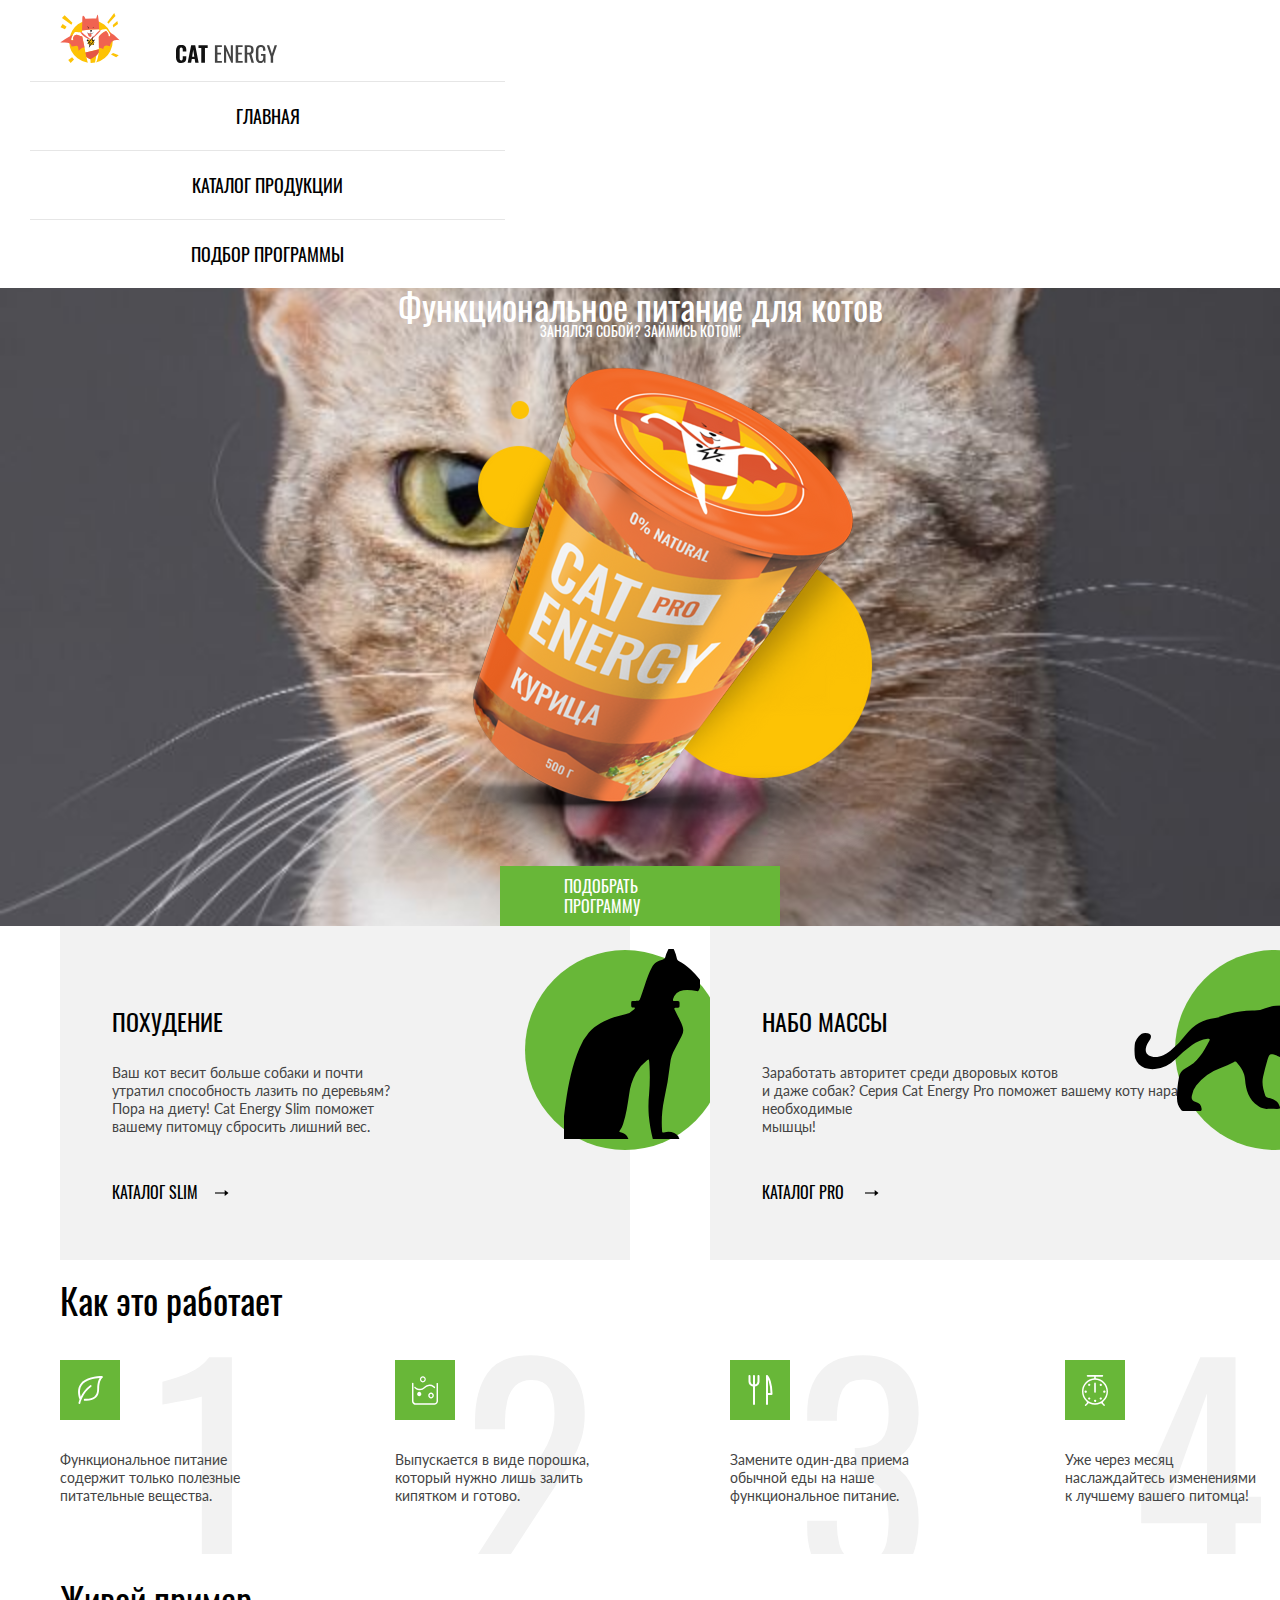
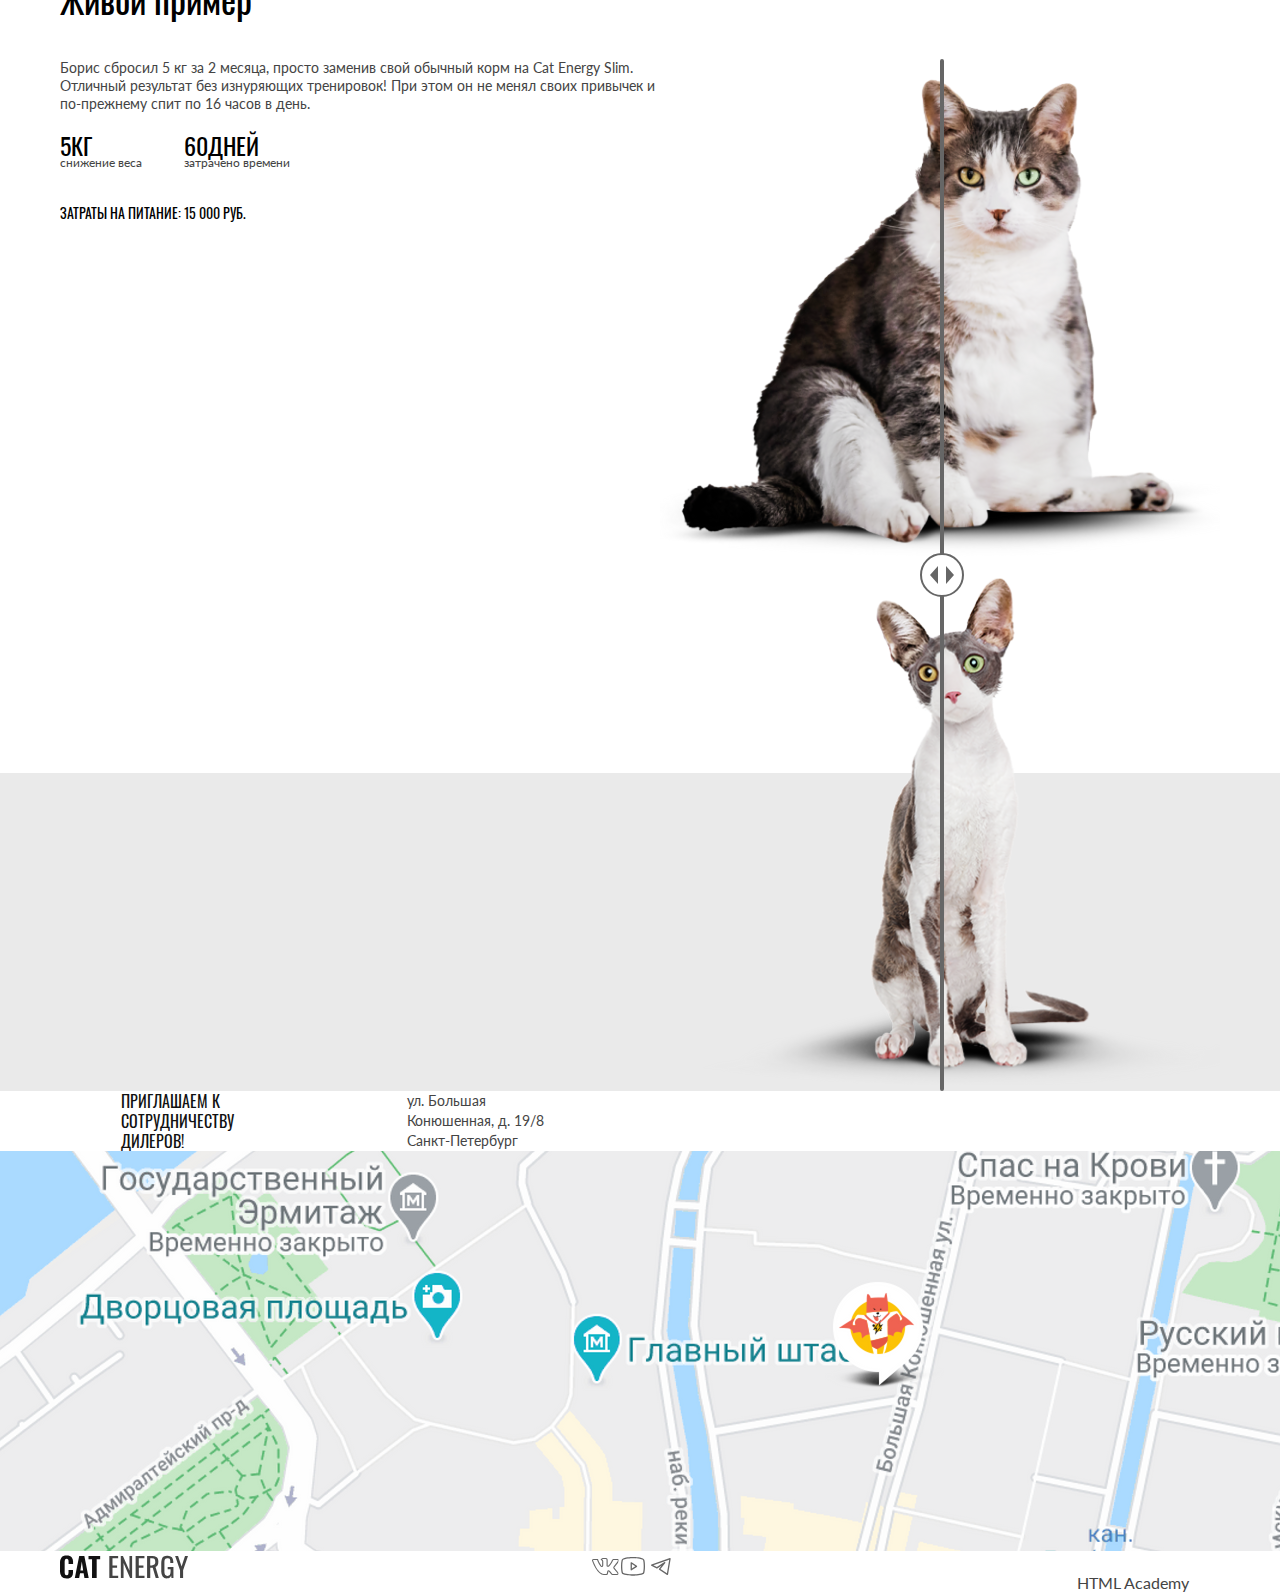
==== commit 7975ec7b: "Deploying to gh-pages from @ ekaterinasky/1699507-cat-energy-2@7616e4ba08217e77797eba081dd920a42f9f1" ====
--- a/11/index.html
+++ b/11/index.html
@@ -1 +1 @@
-<!DOCTYPE html><html class="page" lang="ru"><head><meta charset="UTF-8"><title>Питание для котов</title><meta name="viewport" content="width=device-width,initial-scale=1"><!-- Подключение фавиконок --><link rel="icon" href="favicon.ico"><!-- 32×32 --><link rel="icon" href="favicons/icon.svg" type="image/svg+xml"><link rel="apple-touch-icon" href="favicons/icon-180.png"><!-- 180×180 --><link rel="manifest" href="manifest.webmanifest"><!-- Подключение стилей --><link rel="stylesheet" href="styles/styles.css"><!-- Подключение скриптов --><script src="scripts/index.js" defer="defer"></script></head><body class="page__body"><header class="main-header"><nav class="main-nav"><div class="wrapper"><div class="main-nav__user"><a class="main-header__logo" href="index.html"><picture><source media="(min-width: 1440px)" srcset="images/logo-desktop.svg" width="60" height="50" type="image/svg+xml"><source media="(min-width: 768px)" srcset="images/logo-tablet.svg" width="33" height="38" type="image/svg+xml"><img class="main-header__logo-image" src="images/logo-mobile.svg" width="33" height="38" alt="Логотип - кот"></picture><img class="logo-slogan" src="images/logo-text.svg" alt="Логотип - слоган" width="101" height="18"> </a><button class="main-nav__toggle main-nav__toggle--close" type="button"><span class="visually-hidden">Открыть меню</span></button></div></div><div class="main-nav__wrapper"><ul class="site-list main-nav__list"><li class="site-list__item site-list__item--active"><a href="index.html">Главная</a></li><li class="site-list__item"><a href="catalog.html">Каталог продукции</a></li><li class="site-list__item"><a href="programm.html">Подбор программы</a></li></ul></div></nav><section class="promotion"><div class="wrapper"><div class="promotion__header"><h1 class="promotion__title">Функциональное питание для котов</h1><p class="promotion__intro promotion__intro--succeed">Занялся собой? Займись котом!</p><picture><source width="552" height="499" type="image/png" media="(min-width: 1440px)" srcset="images/index-images/pot-promo-desktop@1x.png, images/index-images/pot-promo-desktop@2x.png 2x"><source width="709" height="609" type="image/png" media="(min-width: 768px)" srcset="images/index-images/pot-promo-tablet@1x.png, images/index-images/pot-promo-tablet@2x.png 2x"><img class="promotion__image" src="images/index-images/pot-pomo-mobile@1x.png" srcset="images/index-images/pot-pomo-mobile@2x.png 2x" width="280" height="270" alt="Кошачье питание в баночке"></picture><a class="button promotion__link promotion__link--succeed" href="programm.html">Подобрать программу</a></div></div></section></header><main class="main-container"><section class="dignities"><div class="wrapper"><h2 class="visually-hidden">Похудение и набор массы с нашим питанием</h2><ul class="dignities__list"><li class="dignities__item dignities__item--loss"><h3 class="dignities__title">Похудение</h3><p class="dignities__description">Ваш кот весит больше собаки и почти<br>утратил способность лазить по деревьям?<br>Пора на диету! Cat Energy Slim поможет<br>вашему питомцу сбросить лишний вес.</p><a class="dignities__link dignities__link--arrow" href="#">Каталог Slim</a></li><li class="dignities__item dignities__item--fat"><h3 class="dignities__title">Набо массы</h3><p class="dignities__description">Заработать авторитет среди дворовых котов<br>и даже собак? Серия Cat Energy Pro поможет вашему коту нарастить необходимые<br>мышцы!</p><a class="dignities__link dignities__link--arrow" href="#">Каталог Pro</a></li></ul></div></section><section class="advantages"><div class="wrapper"><h2 class="visually-hidden">Преимущества питания нашей марки</h2><p class="advantages__title">Как это работает</p><ul class="advantages__list"><li class="advantages__item advantages__item--useful"><p class="advantages__description">Функциональное питание содержит только полезные питательные вещества.</p></li><li class="advantages__item advantages__item--powder"><p class="advantages__description">Выпускается в виде порошка, который нужно лишь залить кипятком и готово.</p></li><li class="advantages__item advantages__item--meal"><p class="advantages__description">Замените один-два приема обычной еды на наше функциональное питание.</p></li><li class="advantages__item advantages__item--time"><p class="advantages__description">Уже через месяц наслаждайтесь изменениями к лучшему вашего питомца!</p></li></ul></div></section><section class="example"><div class="wrapper"><h2 class="example__title">Живой пример</h2><div class="example__wrapper"><div class="example__cover"><p class="example__description">Борис сбросил 5 кг за 2 месяца, просто заменив свой обычный корм на Cat Energy Slim. Отличный результат без изнуряющих тренировок! При этом он не менял своих привычек и по-прежнему спит по 16 часов в день.</p><div class="example__checklist example__checklist--wrapper"><ul class="example__list"><li class="example__stats"><p class="example__subtitle"><span>5</span>кг</p><p class="example__signature">снижение веса</p></li><li class="example__stats"><p class="example__subtitle"><span>60</span>дней</p><p class="example__signature">затрачено времени</p></li></ul><p class="example__text">Затраты на питание: 15 000 РУБ.</p></div></div><div class="slider"><ul class="slider__list"><li class="slider__item"><picture><source width="560" height="512" type="image/png" media="(min-width: 768px)" srcset="images/index-images/cat-before-tablet-desktop@1x.png, images/index-images/cat-before-tablet-desktop@2x.png 2x"><img src="images/index-images/cat-before-mobile@1x.png" srcset="images/index-images/cat-before-mobile@2x.png 2x" alt="Упитанный кот" width="280" height="256"></picture></li><li class="slider__item"><picture><source width="560" height="512" type="image/png" media="(min-width: 768px)" srcset="images/index-images/cat-after-tablet-desctop@1x.png, images/index-images/cat-after-tablet-desctop@2x.png 2x"><img src="images/index-images/cat-after-mobile@1x.png" srcset="images/index-images/cat-after-mobile@2x.png 2x" alt="Худой кот" width="280" height="256"></picture></li></ul><p class="example__toggles slider__toggles"><button class="slider__button" type="button"><span class="visually-hidden">Элемент управления картинкой</span></button></p></div></div></div></section></main><section class="invitation"><div class="wrapper"><div class="invitation__wrapper"><h2 class="visually-hidden">Приглашение к сотрудничеству</h2><p class="invitation__description">приглашаем к сотрудничеству дилеров!</p><p class="invitation__adress">ул. Большая Конюшенная, д. 19/8 Санкт-Петербург</p></div></div></section><footer class="main-footer"><h2 class="visually-hidden">Как нас найти</h2><picture><source width="1220" height="400" type="image/png" media="(min-width: 1220px)" srcset="images/location-desktop@1x.png, images/location-desktop@2x.png 2x"><source width="768" height="400" type="image/png" media="(min-width: 768px)" srcset="images/location-tablet@1x.png, images/location-tablet@2x.png 2x"><img class="main-footer__location" src="images/location-mobile@1x.png" srcset="images/location-mobile@2x.png 2x" alt="Мы на карте" width="320" height="362"></picture><!-- <iframe src="#" frameborder="0"></iframe> --><div class="wrapper"><div class="main-footer__wrapper"><a class="main-footer__logo" href="index.html"><img class="logo" src="images/logo-text.svg" alt="Логотип слоган" width="128" height="24"></a><div class="main-footer__social social"><ul class="social__list"><li class="social__item"><a class="social__link social__link--vkontakte" href="#"><p class="visually-hidden">Мы в Контакте</p></a></li><li class="social__item"><a class="social__link social__link--youtube" href="#"><p class="visually-hidden">Мы в Ютубе</p></a></li><li class="social__item"><a class="social__link social__link--telegram" href="#"><p class="visually-hidden">Мы в Телеграме</p></a></li></ul></div><div class="main-footer__copyright copyright"><a class="copyright__link" href="https://htmlacademy.ru/intensive/adaptive" aria-label="Сайт HTML Академии">HTML Academy</a></div></div></div></footer></body></html>+<!DOCTYPE html><html class="page" lang="ru"><head><meta charset="UTF-8"><title>Питание для котов</title><meta name="viewport" content="width=device-width,initial-scale=1"><!-- Подключение фавиконок --><link rel="icon" href="favicon.ico"><!-- 32×32 --><link rel="icon" href="favicons/icon.svg" type="image/svg+xml"><link rel="apple-touch-icon" href="favicons/icon-180.png"><!-- 180×180 --><link rel="manifest" href="manifest.webmanifest"><!-- Подключение стилей --><link rel="stylesheet" href="styles/styles.css"><!-- Подключение скриптов --><script src="scripts/index.js" defer="defer"></script></head><body class="page__body"><header class="main-header"><nav class="main-nav"><div class="wrapper"><div class="main-nav__user"><a class="main-header__logo" href="index.html"><picture><source media="(min-width: 1280px)" srcset="images/logo-desktop.svg" width="60" height="50" type="image/svg+xml"><source media="(min-width: 768px)" srcset="images/logo-tablet.svg" width="33" height="38" type="image/svg+xml"><img class="main-header__logo-image" src="images/logo-mobile.svg" width="33" height="38" alt="Логотип - кот"></picture><img class="logo-slogan" src="images/logo-text.svg" alt="Логотип - слоган" width="101" height="18"> </a><button class="main-nav__toggle main-nav__toggle--close" type="button"><span class="visually-hidden">Открыть меню</span></button></div></div><div class="main-nav__wrapper"><ul class="site-list main-nav__list"><li class="site-list__item site-list__item--active"><a href="index.html">Главная</a></li><li class="site-list__item"><a href="catalog.html">Каталог продукции</a></li><li class="site-list__item"><a href="programm.html">Подбор программы</a></li></ul></div></nav><section class="promotion"><div class="wrapper"><div class="promotion__header"><h1 class="promotion__title">Функциональное питание для котов</h1><p class="promotion__intro promotion__intro--succeed">Занялся собой? Займись котом!</p><picture><source width="552" height="499" type="image/png" media="(min-width: 1280px)" srcset="images/index-images/pot-promo-desktop@1x.png, images/index-images/pot-promo-desktop@2x.png 2x"><source width="709" height="609" type="image/png" media="(min-width: 768px)" srcset="images/index-images/pot-promo-tablet@1x.png, images/index-images/pot-promo-tablet@2x.png 2x"><img class="promotion__image" src="images/index-images/pot-pomo-mobile@1x.png" srcset="images/index-images/pot-pomo-mobile@2x.png 2x" width="280" height="270" alt="Кошачье питание в баночке"></picture><a class="button promotion__link promotion__link--succeed" href="programm.html">Подобрать программу</a></div></div></section></header><main class="main-container"><section class="dignities"><div class="wrapper"><h2 class="visually-hidden">Похудение и набор массы с нашим питанием</h2><ul class="dignities__list"><li class="dignities__item dignities__item--loss"><h3 class="dignities__title">Похудение</h3><p class="dignities__description">Ваш кот весит больше собаки и почти<br>утратил способность лазить по деревьям?<br>Пора на диету! Cat Energy Slim поможет<br>вашему питомцу сбросить лишний вес.</p><a class="dignities__link dignities__link--arrow" href="#">Каталог Slim</a></li><li class="dignities__item dignities__item--fat"><h3 class="dignities__title">Набо массы</h3><p class="dignities__description">Заработать авторитет среди дворовых котов<br>и даже собак? Серия Cat Energy Pro поможет вашему коту нарастить необходимые<br>мышцы!</p><a class="dignities__link dignities__link--arrow" href="#">Каталог Pro</a></li></ul></div></section><section class="advantages"><div class="wrapper"><h2 class="visually-hidden">Преимущества питания нашей марки</h2><p class="advantages__title">Как это работает</p><ul class="advantages__list"><li class="advantages__item advantages__item--useful"><p class="advantages__description">Функциональное питание содержит только полезные питательные вещества.</p></li><li class="advantages__item advantages__item--powder"><p class="advantages__description">Выпускается в виде порошка, который нужно лишь залить кипятком и готово.</p></li><li class="advantages__item advantages__item--meal"><p class="advantages__description">Замените один-два приема обычной еды на наше функциональное питание.</p></li><li class="advantages__item advantages__item--time"><p class="advantages__description">Уже через месяц наслаждайтесь изменениями к лучшему вашего питомца!</p></li></ul></div></section><section class="example"><div class="wrapper"><h2 class="example__title">Живой пример</h2><div class="example__wrapper"><div class="example__cover"><p class="example__description">Борис сбросил 5 кг за 2 месяца, просто заменив свой обычный корм на Cat Energy Slim. Отличный результат без изнуряющих тренировок! При этом он не менял своих привычек и по-прежнему спит по 16 часов в день.</p><div class="example__checklist example__checklist--wrapper"><ul class="example__list"><li class="example__stats"><p class="example__subtitle"><span>5</span>кг</p><p class="example__signature">снижение веса</p></li><li class="example__stats"><p class="example__subtitle"><span>60</span>дней</p><p class="example__signature">затрачено времени</p></li></ul><p class="example__text">Затраты на питание: 15 000 РУБ.</p></div></div><div class="slider"><ul class="slider__list"><li class="slider__item"><picture><source width="560" height="512" type="image/png" media="(min-width: 768px)" srcset="images/index-images/cat-before-tablet-desktop@1x.png, images/index-images/cat-before-tablet-desktop@2x.png 2x"><img src="images/index-images/cat-before-mobile@1x.png" srcset="images/index-images/cat-before-mobile@2x.png 2x" alt="Упитанный кот" width="280" height="256"></picture></li><li class="slider__item"><picture><source width="560" height="512" type="image/png" media="(min-width: 768px)" srcset="images/index-images/cat-after-tablet-desctop@1x.png, images/index-images/cat-after-tablet-desctop@2x.png 2x"><img src="images/index-images/cat-after-mobile@1x.png" srcset="images/index-images/cat-after-mobile@2x.png 2x" alt="Худой кот" width="280" height="256"></picture></li></ul><p class="example__toggles slider__toggles"><button class="slider__button" type="button"><span class="visually-hidden">Элемент управления картинкой</span></button></p></div></div></div></section></main><section class="invitation"><div class="wrapper"><div class="invitation__wrapper"><h2 class="visually-hidden">Приглашение к сотрудничеству</h2><p class="invitation__description">приглашаем к сотрудничеству дилеров!</p><p class="invitation__adress">ул. Большая Конюшенная, д. 19/8 Санкт-Петербург</p></div></div></section><footer class="main-footer"><h2 class="visually-hidden">Как нас найти</h2><picture><source width="1220" height="400" type="image/png" media="(min-width: 1280px)" srcset="images/location-desktop@1x.png, images/location-desktop@2x.png 2x"><source width="768" height="400" type="image/png" media="(min-width: 768px)" srcset="images/location-tablet@1x.png, images/location-tablet@2x.png 2x"><img class="main-footer__location" src="images/location-mobile@1x.png" srcset="images/location-mobile@2x.png 2x" alt="Мы на карте" width="320" height="362"></picture><!-- <iframe src="#" frameborder="0"></iframe> --><div class="wrapper"><div class="main-footer__wrapper"><a class="main-footer__logo" href="index.html"><img class="logo" src="images/logo-text.svg" alt="Логотип слоган" width="128" height="24"></a><div class="main-footer__social social"><ul class="social__list"><li class="social__item"><a class="social__link social__link--vkontakte" href="#"><p class="visually-hidden">Мы в Контакте</p></a></li><li class="social__item"><a class="social__link social__link--youtube" href="#"><p class="visually-hidden">Мы в Ютубе</p></a></li><li class="social__item"><a class="social__link social__link--telegram" href="#"><p class="visually-hidden">Мы в Телеграме</p></a></li></ul></div><div class="main-footer__copyright copyright"><a class="copyright__link" href="https://htmlacademy.ru/intensive/adaptive" aria-label="Сайт HTML Академии">HTML Academy <svg class="copyright__logo" width="27" height="34"><use href="../icons/stack.svg#logo-html"></use></svg></a></div></div></div></footer></body></html>--- a/11/styles/styles.css
+++ b/11/styles/styles.css
@@ -1 +1 @@
-@font-face{font-family:Lato;font-weight:400;font-style:normal;src:url(../fonts/lato/Lato-Regular.woff2)format("woff2");font-display:swap}@font-face{font-family:Oswald;font-weight:400;font-style:normal;src:url(../fonts/oswald/oswaldregular.woff2)format("woff2");font-display:swap}*{box-sizing:border-box;margin:0;padding:0}img{background-size:cover}.visually-hidden{white-space:nowrap;clip-path:inset(100%);clip:rect(0 0 0 0);border:0;width:1px;height:1px;margin:-1px;padding:0;position:absolute;overflow:hidden}@font-face{font-family:Lato;font-weight:400;font-style:normal;src:url(../fonts/lato/Lato-Regular.woff2)format("woff2");font-display:swap}@font-face{font-family:Oswald;font-weight:400;font-style:normal;src:url(../fonts/oswald/oswaldregular.woff2)format("woff2");font-display:swap}.page__body{color:#444;font-family:Lato,Arial,sans-serif;font-size:14px;font-weight:400;line-height:18px}.page__header{color:#000;margin-bottom:41px;font-family:Oswald,Arial,sans-serif;font-size:36px;font-weight:400;line-height:36px}@media (width>=768px){.page__header{margin-bottom:84px}}@font-face{font-family:Lato;font-weight:400;font-style:normal;src:url(../fonts/lato/Lato-Regular.woff2)format("woff2");font-display:swap}@font-face{font-family:Oswald;font-weight:400;font-style:normal;src:url(../fonts/oswald/oswaldregular.woff2)format("woff2");font-display:swap}.button{color:#fff;text-transform:uppercase;background-color:#68b738;font-family:Oswald,Arial,sans-serif;font-size:16px;line-height:20px;text-decoration:none;display:block}.button--products{width:100%;margin-bottom:32px;padding:10px 109px;display:block}@media (width>=768px){.button--products{width:250px;margin:32px auto 40px;padding:10px 94px}}@media (width>=1220px){.button--products{width:244px;padding:10px 91px}}.button--change{color:#444;background-color:#f2f2f2;padding:10px 80px}@media (width>=768px){.button--additional{width:100%}}@font-face{font-family:Lato;font-weight:400;font-style:normal;src:url(../fonts/lato/Lato-Regular.woff2)format("woff2");font-display:swap}@font-face{font-family:Oswald;font-weight:400;font-style:normal;src:url(../fonts/oswald/oswaldregular.woff2)format("woff2");font-display:swap}@font-face{font-family:Lato;font-weight:400;font-style:normal;src:url(../fonts/lato/Lato-Regular.woff2)format("woff2");font-display:swap}@font-face{font-family:Oswald;font-weight:400;font-style:normal;src:url(../fonts/oswald/oswaldregular.woff2)format("woff2");font-display:swap}.wrapper{width:320px;margin:0 auto;padding-left:20px;padding-right:20px}@media (width>=768px){.wrapper{width:768px;padding-left:30px;padding-right:30px}}@media (width>=1220px){.wrapper{width:1220px}}@font-face{font-family:Lato;font-weight:400;font-style:normal;src:url(../fonts/lato/Lato-Regular.woff2)format("woff2");font-display:swap}@font-face{font-family:Oswald;font-weight:400;font-style:normal;src:url(../fonts/oswald/oswaldregular.woff2)format("woff2");font-display:swap}.main-header{flex-direction:column;display:flex}.main-header__logo--wrapper{width:270px}@media (width>=768px){.main-header__logo--wrapper{width:174px}}@media (width>=1220px){.main-header__logo--wrapper{width:202px}}.main-header__logo{height:38px}@media (width>=768px){.main-header__logo{height:50px}}@media (width>=1220px){.main-header__logo{height:59px}}@font-face{font-family:Lato;font-weight:400;font-style:normal;src:url(../fonts/lato/Lato-Regular.woff2)format("woff2");font-display:swap}@font-face{font-family:Oswald;font-weight:400;font-style:normal;src:url(../fonts/oswald/oswaldregular.woff2)format("woff2");font-display:swap}.logo-slogan{margin-left:56px}@font-face{font-family:Lato;font-weight:400;font-style:normal;src:url(../fonts/lato/Lato-Regular.woff2)format("woff2");font-display:swap}@font-face{font-family:Oswald;font-weight:400;font-style:normal;src:url(../fonts/oswald/oswaldregular.woff2)format("woff2");font-display:swap}.main-nav{min-height:65px}.main-nav__user{padding-top:13px;padding-bottom:14px}.main-nav__toggle{background-color:#fff;background-image:url(../icons/stack.svg#burger-button);background-repeat:no-repeat;border:none;width:24px;height:24px;margin-left:58px}.main-nav__toggle--close{background-image:url(../icons/stack.svg#close-button)}@media (width>=768px){.main-nav__toggle{display:none}.main-nav__wrapper{justify-content:space-between;width:704px;margin:0 auto;display:flex}}@media (width>=1220px){.main-nav__wrapper{width:1220px}}@font-face{font-family:Lato;font-weight:400;font-style:normal;src:url(../fonts/lato/Lato-Regular.woff2)format("woff2");font-display:swap}@font-face{font-family:Oswald;font-weight:400;font-style:normal;src:url(../fonts/oswald/oswaldregular.woff2)format("woff2");font-display:swap}.site-list{text-transform:uppercase;padding:0;font-family:Oswald,Arial,sans-serif;font-size:20px;line-height:20px;list-style-type:none;display:block}@media (width>=768px){.site-list{width:436px;font-size:18px;line-height:24px}}@media (width>=1220px){.site-list{width:475px}}.site-list__item{text-align:center;border-top:1px solid #e6e6e6;margin:0;padding-top:22px;padding-bottom:22px;display:block}.site-list__item a{color:#000;text-decoration:none}@font-face{font-family:Lato;font-weight:400;font-style:normal;src:url(../fonts/lato/Lato-Regular.woff2)format("woff2");font-display:swap}@font-face{font-family:Oswald;font-weight:400;font-style:normal;src:url(../fonts/oswald/oswaldregular.woff2)format("woff2");font-display:swap}.promotion{background-image:url(../images/index-images/cat-bg-mobile@2x.jpeg);background-position:50%;background-repeat:no-repeat;background-size:cover}.promotion__title{color:#fff;text-align:center;font-family:Oswald,Arial,sans-serif;font-size:36px;font-weight:400;line-height:36px}.promotion__intro{color:#fff;text-transform:uppercase;text-align:center;margin-bottom:29px;font-family:Oswald,Arial,sans-serif;line-height:14px}.promotion__image{margin:0 auto;display:block}.promotion__link{width:280px;padding:10px 64px;text-decoration:none}.promotion__link--succeed{margin:0 auto;display:block}@font-face{font-family:Lato;font-weight:400;font-style:normal;src:url(../fonts/lato/Lato-Regular.woff2)format("woff2");font-display:swap}@font-face{font-family:Oswald;font-weight:400;font-style:normal;src:url(../fonts/oswald/oswaldregular.woff2)format("woff2");font-display:swap}@font-face{font-family:Lato;font-weight:400;font-style:normal;src:url(../fonts/lato/Lato-Regular.woff2)format("woff2");font-display:swap}@font-face{font-family:Oswald;font-weight:400;font-style:normal;src:url(../fonts/oswald/oswaldregular.woff2)format("woff2");font-display:swap}.dignities__wrapper{padding:20px}.dignities__list{list-style-type:none}@media (width>=768px){.dignities__list{width:708px}}@media (width>=1220px){.dignities__list{flex-wrap:wrap;column-gap:80px;width:1220px;display:flex}}.dignities__item{background-color:#f2f2f2;margin-bottom:20px;padding-top:30px;padding-bottom:18px;position:relative}.dignities__item--loss:before{content:"";z-index:1;background-image:url(../icons/stack.svg#cat-slim);background-repeat:no-repeat;background-size:36px 50px;width:36px;height:50px;display:block;position:absolute;top:21px;left:27px}@media (width>=768px){.dignities__item--loss:before{background-size:140px 194px;width:140px;height:194px;margin-left:475px}}.dignities__item--fat:before{content:"";z-index:1;background-image:url(../icons/stack.svg#cat-pro);background-repeat:no-repeat;background-size:67px 28px;width:67px;height:28px;display:block;position:absolute;top:35px;left:13px}@media (width>=768px){.dignities__item--fat:before{background-size:268px 200px;width:268px;height:200px;margin-left:411px}.dignities__item{padding:77px 63px 57px 52px}}@media (width>=1220px){.dignities__item{width:570px}}.dignities__title{text-transform:uppercase;color:#000;margin-bottom:29px;padding-left:90px;font-family:Oswald,Arial,sans-serif;font-size:24px;font-weight:400;line-height:37px}.dignities__title:before{content:"";background-color:#68b738;border-radius:50%;width:50px;height:50px;display:block;position:absolute;top:24px;left:20px}@media (width>=768px){.dignities__title:before{width:200px;height:200px;margin-left:445px}.dignities__title{margin-bottom:24px;padding-left:0}}.dignities__link{text-transform:uppercase;color:#000;padding-left:20px;font-family:Oswald,Arial,sans-serif;font-size:16px;line-height:16px;text-decoration:none}.dignities__link--arrow:before{content:"";background-color:#000;width:18px;height:10px;display:block;position:absolute;bottom:25px;left:112px;mask-image:url(../icons/stack.svg#arrow);mask-size:18px 10px;mask-repeat:no-repeat}@media (width>=768px){.dignities__link--arrow:before{bottom:62px;left:155px}}.dignities__link:hover:before{width:32px;mask-size:32px 10px}.dignities__link:active{opacity:.6}@media (width>=768px){.dignities__link{padding-left:0}}.dignities__description{width:227px;margin-bottom:38px;padding-left:20px}@media (width>=768px){.dignities__description{width:340px;margin-bottom:48px;padding-left:0}}@media (width>=1220px){.dignities__description{width:457px}}@font-face{font-family:Lato;font-weight:400;font-style:normal;src:url(../fonts/lato/Lato-Regular.woff2)format("woff2");font-display:swap}@font-face{font-family:Oswald;font-weight:400;font-style:normal;src:url(../fonts/oswald/oswaldregular.woff2)format("woff2");font-display:swap}.advantages__title{color:#000;margin-bottom:40px;font-family:Oswald,Arial,sans-serif;font-size:36px;line-height:40px}.advantages__list{width:280px;list-style-type:none}@media (width>=768px){.advantages__list{counter-reset:number 0;grid-template-columns:repeat(2,250px);gap:135px;width:708px;display:grid}}@media (width>=1220px){.advantages__list{display:flex}}.advantages__item{flex-wrap:wrap;margin-bottom:20px;display:flex;position:relative}.advantages__item:before{content:"";background-color:#68b738;width:60px;height:60px;display:block}.advantages__item--useful:before{content:"";background-image:url(../icons/stack.svg#leaf-icon);background-position:50%;background-repeat:no-repeat;background-size:30px 32px}.advantages__item--powder:before{content:"";background-image:url(../icons/stack.svg#powder-icon);background-position:50%;background-repeat:no-repeat;background-size:26px 29px}.advantages__item--meal:before{content:"";background-image:url(../icons/stack.svg#eat-icon);background-position:50%;background-repeat:no-repeat;background-size:25px 30px}.advantages__item--time:before{content:"";background-image:url(../icons/stack.svg#time-icon);background-position:50%;background-repeat:no-repeat;background-size:26px 31px}@media (width>=768px){.advantages__item{counter-increment:number;margin-bottom:0;display:block}.advantages__item:after{content:counter(number);color:#f2f2f2;z-index:-1;font-family:Oswald,Arial,sans-serif;font-size:280px;font-weight:400;line-height:280px;display:block;position:absolute;top:-42px;right:44px}}@media (width>=768px) and (width>=1220px){.advantages__item:after{right:0}}.advantages__description{width:200px;min-height:54px;margin-left:20px}@media (width>=768px){.advantages__description{margin-top:31px;margin-left:0}}.advantages__item--time{margin-bottom:49px}@font-face{font-family:Lato;font-weight:400;font-style:normal;src:url(../fonts/lato/Lato-Regular.woff2)format("woff2");font-display:swap}@font-face{font-family:Oswald;font-weight:400;font-style:normal;src:url(../fonts/oswald/oswaldregular.woff2)format("woff2");font-display:swap}.example{box-sizing:border-box;background-color:#eaeaea;padding-top:25px}@media (width>=768px){.example{background-image:linear-gradient(#fff 72%,#eaeaea 50%)}}@media (width>=1220px){.example__wrapper{display:flex}}.example__title{color:#000;margin-bottom:40px;font-family:Oswald,Arial,sans-serif;font-size:36px;font-weight:400;line-height:40px}.example__description{margin-bottom:20px}.example__list{list-style-type:none;display:flex}.example__stats{width:124px;min-height:70px}.example__subtitle{text-transform:uppercase;color:#000;font-family:Oswald,Arial,sans-serif;font-size:24px;line-height:24px}.example__signature{font-size:12px;line-height:100%}.example__text{text-transform:uppercase;color:#000;margin-bottom:20px;font-family:Oswald,Arial,sans-serif;line-height:20px}@font-face{font-family:Lato;font-weight:400;font-style:normal;src:url(../fonts/lato/Lato-Regular.woff2)format("woff2");font-display:swap}@font-face{font-family:Oswald;font-weight:400;font-style:normal;src:url(../fonts/oswald/oswaldregular.woff2)format("woff2");font-display:swap}.slider{position:relative}.slider__list{list-style-type:none}.slider__button{background-color:#666;border:none;border-radius:2px;width:4px;height:100%;position:absolute;top:0;left:50%}.slider__button:before{content:"";background-color:#fff;border:2px solid #666;border-radius:50%;width:40px;height:40px;position:absolute;top:50%;left:50%;transform:translate(-50%,-50%)}.slider__button:after{content:"";background-color:#666;width:24px;height:18px;position:absolute;top:50%;left:50%;transform:translate(-50%,-50%);mask-image:url(../icons/stack.svg#slider-arrow);mask-repeat:no-repeat}.slider__button:hover:before,.slider__button:active:before{border-color:#68b738}.slider__button:hover:after,.slider__button:active:after,.slider__button:hover{background-color:#68b738}.slider__button:active{opacity:.6;background-color:#68b738}@font-face{font-family:Lato;font-weight:400;font-style:normal;src:url(../fonts/lato/Lato-Regular.woff2)format("woff2");font-display:swap}@font-face{font-family:Oswald;font-weight:400;font-style:normal;src:url(../fonts/oswald/oswaldregular.woff2)format("woff2");font-display:swap}.invitation__wrapper{display:flex}@media (width>=768px){.invitation__wrapper{justify-content:space-around}}@media (width>=1220px){.invitation__wrapper{width:565px}}.invitation__description{text-transform:uppercase;color:#111;font-family:Oswald,Arial,sans-serif;font-size:16px;line-height:20px}@media (width>=768px){.invitation__description{width:163px}}.invitation__adress{line-height:20px}@media (width>=768px){.invitation__adress{width:157px}}@font-face{font-family:Lato;font-weight:400;font-style:normal;src:url(../fonts/lato/Lato-Regular.woff2)format("woff2");font-display:swap}@font-face{font-family:Oswald;font-weight:400;font-style:normal;src:url(../fonts/oswald/oswaldregular.woff2)format("woff2");font-display:swap}@media (width>=768px){.main-footer__wrapper{justify-content:space-between;display:flex}}.main-footer__logo:hover{opacity:.8}.main-footer__logo:active{opacity:.5}.main-footer__social{display:flex}.main-footer__location{object-fit:cover;width:100%;height:100%}@font-face{font-family:Lato;font-weight:400;font-style:normal;src:url(../fonts/lato/Lato-Regular.woff2)format("woff2");font-display:swap}@font-face{font-family:Oswald;font-weight:400;font-style:normal;src:url(../fonts/oswald/oswaldregular.woff2)format("woff2");font-display:swap}.main-header__logo{text-decoration:none}.main-header__logo:hover{opacity:.8}.main-header__logo:active{opacity:.6}@font-face{font-family:Lato;font-weight:400;font-style:normal;src:url(../fonts/lato/Lato-Regular.woff2)format("woff2");font-display:swap}@font-face{font-family:Oswald;font-weight:400;font-style:normal;src:url(../fonts/oswald/oswaldregular.woff2)format("woff2");font-display:swap}.social__list{list-style-type:none;display:flex}.social__link{width:28px;height:28px;display:block}.social__link:hover:before{background-color:#68b738}.social__link:active:before{background-color:#68b73880}.social__link--vkontakte:before{content:"";background-color:#666;width:28px;height:22px;display:block;mask-image:url(../icons/stack.svg#vkontakte-icon);mask-size:28px 22px;mask-repeat:no-repeat}.social__link--youtube:before{content:"";background-color:#666;width:28px;height:22px;display:block;mask-image:url(../icons/stack.svg#youtube-icon);mask-size:28px 22px;mask-repeat:no-repeat}.social__link--telegram:before{content:"";background-color:#666;width:28px;height:22px;display:block;mask-image:url(../icons/stack.svg#telegram-icon);mask-size:28px 22px;mask-repeat:no-repeat}@font-face{font-family:Lato;font-weight:400;font-style:normal;src:url(../fonts/lato/Lato-Regular.woff2)format("woff2");font-display:swap}@font-face{font-family:Oswald;font-weight:400;font-style:normal;src:url(../fonts/oswald/oswaldregular.woff2)format("woff2");font-display:swap}.copyright__link{color:#444;font-size:16px;line-height:20px;text-decoration:none;display:block;position:relative}.copyright__link:before{content:"";background-color:#666;width:27px;height:34px;display:block;position:absolute;mask-image:url(../icons/stack.svg#logo-html);mask-repeat:no-repeat}.copyright__link:active{opacity:.6}.copyright__link:hover:before,.copyright__link:active:before{background-color:#68b738}@font-face{font-family:Lato;font-weight:400;font-style:normal;src:url(../fonts/lato/Lato-Regular.woff2)format("woff2");font-display:swap}@font-face{font-family:Oswald;font-weight:400;font-style:normal;src:url(../fonts/oswald/oswaldregular.woff2)format("woff2");font-display:swap}.products{padding-bottom:25px}.products__container{flex-wrap:wrap;column-gap:60px;display:flex}.products__list{list-style-type:none}@media (width>=768px){.products__picture{margin:0 auto -70px;display:block;position:relative;top:-70px}}.products__more{text-align:center}@media (width>=768px){.products__more{width:324px;padding:50px 37px 40px}}@font-face{font-family:Lato;font-weight:400;font-style:normal;src:url(../fonts/lato/Lato-Regular.woff2)format("woff2");font-display:swap}@font-face{font-family:Oswald;font-weight:400;font-style:normal;src:url(../fonts/oswald/oswaldregular.woff2)format("woff2");font-display:swap}@media (width>=768px){.product-card{background-color:#f2f2f2;width:324px;margin-bottom:120px;display:block}}.product-card__wrapper{flex-wrap:wrap;display:flex}@media (width>=768px){.product-card__wrapper{display:block}}.products__text{font-size:12px;line-height:16px}.products__text--change{margin-bottom:21px}@media (width>=768px){.products__text--change{margin-bottom:82px}}.products__image{margin:0 auto;display:block}@media (width>=768px){.products__wrapper{text-align:center}}.products__link{text-decoration:none;display:block}.products__subtitle{text-transform:uppercase;color:#222;width:76px;font-family:Oswald,Arial,sans-serif;font-size:16px;font-weight:400;line-height:20px}.products__subtitle--change{color:#111;width:204px;margin:0 auto 8px}@media (width>=768px){.products__subtitle--change{margin-bottom:23px}}@font-face{font-family:Lato;font-weight:400;font-style:normal;src:url(../fonts/lato/Lato-Regular.woff2)format("woff2");font-display:swap}@font-face{font-family:Oswald;font-weight:400;font-style:normal;src:url(../fonts/oswald/oswaldregular.woff2)format("woff2");font-display:swap}@media (width>=768px){.append-products{padding-bottom:80px}}@media (width>=1220px){.append-products{position:relative}}@media (width>=768px){.append-products__wrapper{justify-content:space-between;display:flex}}.append-products__title{color:#000;margin-bottom:49px;font-family:Oswald,Arial,sans-serif;font-size:24px;font-weight:400;line-height:24px}@media (width>=768px){.append-products__title{padding-left:50px}}.append-products__list{list-style-type:none}@media (width>=768px){.append-products__list{outline:1px solid #cdcdcd;padding:26px 38px 28px}}@media (width>=1220px){.append-products__list{width:896px}.append-products__item{display:flex}}.append-products__subtitle{color:#222;text-transform:uppercase;margin-bottom:13px;font-family:Oswald,Arial,sans-serif;font-size:16px;font-weight:400;line-height:16px}.append-products__volume{flex-wrap:wrap;justify-content:space-between;margin-bottom:15px;display:flex}.append-products__text{line-height:14px}.append-products__surprise{background-color:#68b738}.append-products__surprise--present{background-image:url(../icons/stack.svg#present-icon);background-position:50%;background-repeat:no-repeat;background-size:78px 80px}@media (width>=1220px){.append-products__surprise{width:245px;position:absolute;bottom:80px;right:62px}}.append-products__comment{color:#fff;width:161px;min-height:60px;padding-top:188px;padding-bottom:44px;font-size:16px;line-height:20px}@font-face{font-family:Lato;font-weight:400;font-style:normal;src:url(../fonts/lato/Lato-Regular.woff2)format("woff2");font-display:swap}@font-face{font-family:Oswald;font-weight:400;font-style:normal;src:url(../fonts/oswald/oswaldregular.woff2)format("woff2");font-display:swap}@media (width>=1220px){.news{padding-bottom:104px}}.news__title{color:#000;font-family:Oswald,Arial,sans-serif;font-size:24px;font-weight:400;line-height:24px}@media (width>=768px){.news__title{margin-bottom:66px;padding-left:50px;font-size:32px}}.news__description{color:#000;font-family:Oswald,Arial,sans-serif;font-size:16px;line-height:24px}@media (width>=768px){.news__description{text-align:center;width:632px;margin-bottom:24px;padding-left:68px;font-size:24px}}@media (width>=1220px){.news__description{width:800px;margin:0 auto 24px;line-height:32px}}@media (width>=768px){.news__form{padding-left:48px}}.news__field{color:#444;text-transform:uppercase;font-family:Oswald,Arial,sans-serif;font-size:20px;line-height:30px}.news__button{font-size:20px;line-height:26px}+@font-face{font-family:Lato;font-weight:400;font-style:normal;src:url(../fonts/lato/Lato-Regular.woff2)format("woff2");font-display:swap}@font-face{font-family:Oswald;font-weight:400;font-style:normal;src:url(../fonts/oswald/oswaldregular.woff2)format("woff2");font-display:swap}*{box-sizing:border-box;margin:0;padding:0}img{background-size:cover}.visually-hidden{white-space:nowrap;clip-path:inset(100%);clip:rect(0 0 0 0);border:0;width:1px;height:1px;margin:-1px;padding:0;position:absolute;overflow:hidden}@font-face{font-family:Lato;font-weight:400;font-style:normal;src:url(../fonts/lato/Lato-Regular.woff2)format("woff2");font-display:swap}@font-face{font-family:Oswald;font-weight:400;font-style:normal;src:url(../fonts/oswald/oswaldregular.woff2)format("woff2");font-display:swap}.page__body{color:#444;font-family:Lato,Arial,sans-serif;font-size:14px;font-weight:400;line-height:18px}.page__header{color:#000;margin-bottom:41px;font-family:Oswald,Arial,sans-serif;font-size:36px;font-weight:400;line-height:36px}@media (width>=768px){.page__header{margin-bottom:84px}}@font-face{font-family:Lato;font-weight:400;font-style:normal;src:url(../fonts/lato/Lato-Regular.woff2)format("woff2");font-display:swap}@font-face{font-family:Oswald;font-weight:400;font-style:normal;src:url(../fonts/oswald/oswaldregular.woff2)format("woff2");font-display:swap}.button{color:#fff;text-transform:uppercase;background-color:#68b738;font-family:Oswald,Arial,sans-serif;font-size:16px;line-height:20px;text-decoration:none;display:block}.button--products{width:100%;margin-bottom:32px;padding:10px 109px;display:block}@media (width>=768px){.button--products{width:250px;margin:32px auto 40px;padding:10px 94px}}@media (width>=1280px){.button--products{width:244px;padding:10px 91px}}.button--change{color:#444;background-color:#f2f2f2;padding:10px 80px}@media (width>=768px){.button--additional{width:100%}}@font-face{font-family:Lato;font-weight:400;font-style:normal;src:url(../fonts/lato/Lato-Regular.woff2)format("woff2");font-display:swap}@font-face{font-family:Oswald;font-weight:400;font-style:normal;src:url(../fonts/oswald/oswaldregular.woff2)format("woff2");font-display:swap}@font-face{font-family:Lato;font-weight:400;font-style:normal;src:url(../fonts/lato/Lato-Regular.woff2)format("woff2");font-display:swap}@font-face{font-family:Oswald;font-weight:400;font-style:normal;src:url(../fonts/oswald/oswaldregular.woff2)format("woff2");font-display:swap}.wrapper{width:320px;margin:0 auto;padding-left:20px;padding-right:20px}@media (width>=768px){.wrapper{width:768px;padding-left:30px;padding-right:30px}}@media (width>=1280px){.wrapper{width:1220px}}@font-face{font-family:Lato;font-weight:400;font-style:normal;src:url(../fonts/lato/Lato-Regular.woff2)format("woff2");font-display:swap}@font-face{font-family:Oswald;font-weight:400;font-style:normal;src:url(../fonts/oswald/oswaldregular.woff2)format("woff2");font-display:swap}.main-header{flex-direction:column;display:flex}.main-header__logo--wrapper{width:270px}@media (width>=768px){.main-header__logo--wrapper{width:174px}}@media (width>=1280px){.main-header__logo--wrapper{width:202px}}.main-header__logo{height:38px}@media (width>=768px){.main-header__logo{height:50px}}@media (width>=1280px){.main-header__logo{height:59px}}@font-face{font-family:Lato;font-weight:400;font-style:normal;src:url(../fonts/lato/Lato-Regular.woff2)format("woff2");font-display:swap}@font-face{font-family:Oswald;font-weight:400;font-style:normal;src:url(../fonts/oswald/oswaldregular.woff2)format("woff2");font-display:swap}.logo-slogan{margin-left:56px}@font-face{font-family:Lato;font-weight:400;font-style:normal;src:url(../fonts/lato/Lato-Regular.woff2)format("woff2");font-display:swap}@font-face{font-family:Oswald;font-weight:400;font-style:normal;src:url(../fonts/oswald/oswaldregular.woff2)format("woff2");font-display:swap}.main-nav{min-height:65px}.main-nav__user{padding-top:13px;padding-bottom:14px}.main-nav__toggle{background-color:#fff;background-image:url(../icons/stack.svg#burger-button);background-repeat:no-repeat;border:none;width:24px;height:24px;margin-left:58px}.main-nav__toggle--close{background-image:url(../icons/stack.svg#close-button)}@media (width>=768px){.main-nav__toggle{display:none}.main-nav__wrapper{justify-content:space-between;width:704px;margin:0 auto;display:flex}}@media (width>=1280px){.main-nav__wrapper{width:1220px}}@font-face{font-family:Lato;font-weight:400;font-style:normal;src:url(../fonts/lato/Lato-Regular.woff2)format("woff2");font-display:swap}@font-face{font-family:Oswald;font-weight:400;font-style:normal;src:url(../fonts/oswald/oswaldregular.woff2)format("woff2");font-display:swap}.site-list{text-transform:uppercase;padding:0;font-family:Oswald,Arial,sans-serif;font-size:20px;line-height:20px;list-style-type:none;display:block}@media (width>=768px){.site-list{width:436px;font-size:18px;line-height:24px}}@media (width>=1280px){.site-list{width:475px}}.site-list__item{text-align:center;border-top:1px solid #e6e6e6;margin:0;padding-top:22px;padding-bottom:22px;display:block}.site-list__item a{color:#000;text-decoration:none}@font-face{font-family:Lato;font-weight:400;font-style:normal;src:url(../fonts/lato/Lato-Regular.woff2)format("woff2");font-display:swap}@font-face{font-family:Oswald;font-weight:400;font-style:normal;src:url(../fonts/oswald/oswaldregular.woff2)format("woff2");font-display:swap}.promotion{background-image:url(../images/index-images/cat-bg-mobile@2x.jpeg);background-position:50%;background-repeat:no-repeat;background-size:cover}.promotion__title{color:#fff;text-align:center;font-family:Oswald,Arial,sans-serif;font-size:36px;font-weight:400;line-height:36px}.promotion__intro{color:#fff;text-transform:uppercase;text-align:center;margin-bottom:29px;font-family:Oswald,Arial,sans-serif;line-height:14px}.promotion__image{margin:0 auto;display:block}.promotion__link{width:280px;padding:10px 64px;text-decoration:none}.promotion__link--succeed{margin:0 auto;display:block}@font-face{font-family:Lato;font-weight:400;font-style:normal;src:url(../fonts/lato/Lato-Regular.woff2)format("woff2");font-display:swap}@font-face{font-family:Oswald;font-weight:400;font-style:normal;src:url(../fonts/oswald/oswaldregular.woff2)format("woff2");font-display:swap}@font-face{font-family:Lato;font-weight:400;font-style:normal;src:url(../fonts/lato/Lato-Regular.woff2)format("woff2");font-display:swap}@font-face{font-family:Oswald;font-weight:400;font-style:normal;src:url(../fonts/oswald/oswaldregular.woff2)format("woff2");font-display:swap}.dignities__wrapper{padding:20px}.dignities__list{list-style-type:none}@media (width>=768px){.dignities__list{width:708px}}@media (width>=1280px){.dignities__list{flex-wrap:wrap;column-gap:80px;width:1220px;display:flex}}.dignities__item{background-color:#f2f2f2;margin-bottom:20px;padding-top:30px;padding-bottom:18px;position:relative}.dignities__item--loss:before{content:"";z-index:1;background-image:url(../icons/stack.svg#cat-slim);background-repeat:no-repeat;background-size:36px 50px;width:36px;height:50px;display:block;position:absolute;top:21px;left:27px}@media (width>=768px){.dignities__item--loss:before{background-size:140px 194px;width:140px;height:194px;margin-left:475px}}.dignities__item--fat:before{content:"";z-index:1;background-image:url(../icons/stack.svg#cat-pro);background-repeat:no-repeat;background-size:67px 28px;width:67px;height:28px;display:block;position:absolute;top:35px;left:13px}@media (width>=768px){.dignities__item--fat:before{background-size:268px 200px;width:268px;height:200px;margin-left:411px}.dignities__item{padding:77px 63px 57px 52px}}@media (width>=1280px){.dignities__item{width:570px}}.dignities__title{text-transform:uppercase;color:#000;margin-bottom:29px;padding-left:90px;font-family:Oswald,Arial,sans-serif;font-size:24px;font-weight:400;line-height:37px}.dignities__title:before{content:"";background-color:#68b738;border-radius:50%;width:50px;height:50px;display:block;position:absolute;top:24px;left:20px}@media (width>=768px){.dignities__title:before{width:200px;height:200px;margin-left:445px}.dignities__title{margin-bottom:24px;padding-left:0}}.dignities__link{text-transform:uppercase;color:#000;padding-left:20px;font-family:Oswald,Arial,sans-serif;font-size:16px;line-height:16px;text-decoration:none}.dignities__link--arrow:before{content:"";background-color:#000;width:18px;height:10px;display:block;position:absolute;bottom:25px;left:112px;mask-image:url(../icons/stack.svg#arrow);mask-size:18px 10px;mask-repeat:no-repeat}@media (width>=768px){.dignities__link--arrow:before{bottom:62px;left:155px}}.dignities__link:hover:before{width:32px;mask-size:32px 10px}.dignities__link:active{opacity:.6}@media (width>=768px){.dignities__link{padding-left:0}}.dignities__description{width:227px;margin-bottom:38px;padding-left:20px}@media (width>=768px){.dignities__description{width:340px;margin-bottom:48px;padding-left:0}}@media (width>=1280px){.dignities__description{width:457px}}@font-face{font-family:Lato;font-weight:400;font-style:normal;src:url(../fonts/lato/Lato-Regular.woff2)format("woff2");font-display:swap}@font-face{font-family:Oswald;font-weight:400;font-style:normal;src:url(../fonts/oswald/oswaldregular.woff2)format("woff2");font-display:swap}.advantages__title{color:#000;margin-bottom:40px;font-family:Oswald,Arial,sans-serif;font-size:36px;line-height:40px}.advantages__list{width:280px;list-style-type:none}@media (width>=768px){.advantages__list{counter-reset:number 0;grid-template-columns:repeat(2,250px);gap:135px;width:708px;display:grid}}@media (width>=1280px){.advantages__list{display:flex}}.advantages__item{flex-wrap:wrap;margin-bottom:20px;display:flex;position:relative}.advantages__item:before{content:"";background-color:#68b738;width:60px;height:60px;display:block}.advantages__item--useful:before{content:"";background-image:url(../icons/stack.svg#leaf-icon);background-position:50%;background-repeat:no-repeat;background-size:30px 32px}.advantages__item--powder:before{content:"";background-image:url(../icons/stack.svg#powder-icon);background-position:50%;background-repeat:no-repeat;background-size:26px 29px}.advantages__item--meal:before{content:"";background-image:url(../icons/stack.svg#eat-icon);background-position:50%;background-repeat:no-repeat;background-size:25px 30px}.advantages__item--time:before{content:"";background-image:url(../icons/stack.svg#time-icon);background-position:50%;background-repeat:no-repeat;background-size:26px 31px}@media (width>=768px){.advantages__item{counter-increment:number;margin-bottom:0;display:block}.advantages__item:after{content:counter(number);color:#f2f2f2;z-index:-1;font-family:Oswald,Arial,sans-serif;font-size:280px;font-weight:400;line-height:280px;display:block;position:absolute;top:-42px;right:44px}}@media (width>=768px) and (width>=1280px){.advantages__item:after{right:0}}.advantages__description{width:200px;min-height:54px;margin-left:20px}@media (width>=768px){.advantages__description{margin-top:31px;margin-left:0}}.advantages__item--time{margin-bottom:49px}@font-face{font-family:Lato;font-weight:400;font-style:normal;src:url(../fonts/lato/Lato-Regular.woff2)format("woff2");font-display:swap}@font-face{font-family:Oswald;font-weight:400;font-style:normal;src:url(../fonts/oswald/oswaldregular.woff2)format("woff2");font-display:swap}.example{box-sizing:border-box;background-color:#eaeaea;padding-top:25px}@media (width>=768px){.example{background-image:linear-gradient(#fff 72%,#eaeaea 50%)}}@media (width>=1280px){.example__wrapper{display:flex}}.example__title{color:#000;margin-bottom:40px;font-family:Oswald,Arial,sans-serif;font-size:36px;font-weight:400;line-height:40px}.example__description{margin-bottom:20px}.example__list{list-style-type:none;display:flex}.example__stats{width:124px;min-height:70px}.example__subtitle{text-transform:uppercase;color:#000;font-family:Oswald,Arial,sans-serif;font-size:24px;line-height:24px}.example__signature{font-size:12px;line-height:100%}.example__text{text-transform:uppercase;color:#000;margin-bottom:20px;font-family:Oswald,Arial,sans-serif;line-height:20px}@font-face{font-family:Lato;font-weight:400;font-style:normal;src:url(../fonts/lato/Lato-Regular.woff2)format("woff2");font-display:swap}@font-face{font-family:Oswald;font-weight:400;font-style:normal;src:url(../fonts/oswald/oswaldregular.woff2)format("woff2");font-display:swap}.slider{position:relative}.slider__list{list-style-type:none}.slider__button{background-color:#666;border:none;border-radius:2px;width:4px;height:100%;position:absolute;top:0;left:50%}.slider__button:before{content:"";background-color:#fff;border:2px solid #666;border-radius:50%;width:40px;height:40px;position:absolute;top:50%;left:50%;transform:translate(-50%,-50%)}.slider__button:after{content:"";background-color:#666;width:24px;height:18px;position:absolute;top:50%;left:50%;transform:translate(-50%,-50%);mask-image:url(../icons/stack.svg#slider-arrow);mask-repeat:no-repeat}.slider__button:hover:before,.slider__button:active:before{border-color:#68b738}.slider__button:hover:after,.slider__button:active:after,.slider__button:hover{background-color:#68b738}.slider__button:active{opacity:.6;background-color:#68b738}@font-face{font-family:Lato;font-weight:400;font-style:normal;src:url(../fonts/lato/Lato-Regular.woff2)format("woff2");font-display:swap}@font-face{font-family:Oswald;font-weight:400;font-style:normal;src:url(../fonts/oswald/oswaldregular.woff2)format("woff2");font-display:swap}.invitation__wrapper{display:flex}@media (width>=768px){.invitation__wrapper{justify-content:space-around}}@media (width>=1280px){.invitation__wrapper{width:565px}}.invitation__description{text-transform:uppercase;color:#111;font-family:Oswald,Arial,sans-serif;font-size:16px;line-height:20px}@media (width>=768px){.invitation__description{width:163px}}.invitation__adress{line-height:20px}@media (width>=768px){.invitation__adress{width:157px}}@font-face{font-family:Lato;font-weight:400;font-style:normal;src:url(../fonts/lato/Lato-Regular.woff2)format("woff2");font-display:swap}@font-face{font-family:Oswald;font-weight:400;font-style:normal;src:url(../fonts/oswald/oswaldregular.woff2)format("woff2");font-display:swap}@media (width>=768px){.main-footer__wrapper{justify-content:space-between;display:flex}}.main-footer__logo:hover{opacity:.8}.main-footer__logo:active{opacity:.5}.main-footer__social{display:flex}.main-footer__location{object-fit:cover;width:100%;height:362px}@media (width>=768px){.main-footer__location{height:400px}}@font-face{font-family:Lato;font-weight:400;font-style:normal;src:url(../fonts/lato/Lato-Regular.woff2)format("woff2");font-display:swap}@font-face{font-family:Oswald;font-weight:400;font-style:normal;src:url(../fonts/oswald/oswaldregular.woff2)format("woff2");font-display:swap}.main-header__logo{text-decoration:none}.main-header__logo:hover{opacity:.8}.main-header__logo:active{opacity:.6}@font-face{font-family:Lato;font-weight:400;font-style:normal;src:url(../fonts/lato/Lato-Regular.woff2)format("woff2");font-display:swap}@font-face{font-family:Oswald;font-weight:400;font-style:normal;src:url(../fonts/oswald/oswaldregular.woff2)format("woff2");font-display:swap}.social__list{list-style-type:none;display:flex}.social__link{width:28px;height:28px;display:block}.social__link:hover:before{background-color:#68b738}.social__link:active:before{background-color:#68b73880}.social__link--vkontakte:before{content:"";background-color:#666;width:28px;height:22px;display:block;mask-image:url(../icons/stack.svg#vkontakte-icon);mask-size:28px 22px;mask-repeat:no-repeat}.social__link--youtube:before{content:"";background-color:#666;width:28px;height:22px;display:block;mask-image:url(../icons/stack.svg#youtube-icon);mask-size:28px 22px;mask-repeat:no-repeat}.social__link--telegram:before{content:"";background-color:#666;width:28px;height:22px;display:block;mask-image:url(../icons/stack.svg#telegram-icon);mask-size:28px 22px;mask-repeat:no-repeat}@font-face{font-family:Lato;font-weight:400;font-style:normal;src:url(../fonts/lato/Lato-Regular.woff2)format("woff2");font-display:swap}@font-face{font-family:Oswald;font-weight:400;font-style:normal;src:url(../fonts/oswald/oswaldregular.woff2)format("woff2");font-display:swap}.copyright__link{color:#444;font-size:16px;line-height:20px;text-decoration:none;display:block;position:relative}.copyright__link:active{opacity:.6}.copyright__link:hover:before,.copyright__link:active:before{background-color:#68b738}.copyright__logo{fill:#68b738;width:27px;height:34px}@font-face{font-family:Lato;font-weight:400;font-style:normal;src:url(../fonts/lato/Lato-Regular.woff2)format("woff2");font-display:swap}@font-face{font-family:Oswald;font-weight:400;font-style:normal;src:url(../fonts/oswald/oswaldregular.woff2)format("woff2");font-display:swap}.products{padding-bottom:25px}.products__container{flex-wrap:wrap;column-gap:60px;display:flex}.products__list{list-style-type:none}@media (width>=768px){.products__picture{margin:0 auto -70px;display:block;position:relative;top:-70px}}.products__more{text-align:center}@media (width>=768px){.products__more{width:324px;padding:50px 37px 40px}}@font-face{font-family:Lato;font-weight:400;font-style:normal;src:url(../fonts/lato/Lato-Regular.woff2)format("woff2");font-display:swap}@font-face{font-family:Oswald;font-weight:400;font-style:normal;src:url(../fonts/oswald/oswaldregular.woff2)format("woff2");font-display:swap}@media (width>=768px){.product-card{background-color:#f2f2f2;width:324px;margin-bottom:120px;display:block}}.product-card__wrapper{flex-wrap:wrap;display:flex}@media (width>=768px){.product-card__wrapper{display:block}}.products__text{font-size:12px;line-height:16px}.products__text--change{margin-bottom:21px}@media (width>=768px){.products__text--change{margin-bottom:82px}}.products__image{margin:0 auto;display:block}@media (width>=768px){.products__wrapper{text-align:center}}.products__link{text-decoration:none;display:block}.products__subtitle{text-transform:uppercase;color:#222;width:76px;font-family:Oswald,Arial,sans-serif;font-size:16px;font-weight:400;line-height:20px}@media (width>=768px){.products__subtitle{width:125px;margin:0 auto}}.products__subtitle--change{color:#111;width:204px;margin:0 auto 8px}@media (width>=768px){.products__subtitle--change{margin-bottom:23px}}@font-face{font-family:Lato;font-weight:400;font-style:normal;src:url(../fonts/lato/Lato-Regular.woff2)format("woff2");font-display:swap}@font-face{font-family:Oswald;font-weight:400;font-style:normal;src:url(../fonts/oswald/oswaldregular.woff2)format("woff2");font-display:swap}@media (width>=768px){.append-products{padding-bottom:80px}}@media (width>=1280px){.append-products__container{display:flex}}@media (width>=768px){.append-products__wrapper{justify-content:space-between;display:flex}}.append-products__title{color:#000;margin-bottom:49px;font-family:Oswald,Arial,sans-serif;font-size:24px;font-weight:400;line-height:24px}@media (width>=768px){.append-products__title{padding-left:50px}}.append-products__list{list-style-type:none}@media (width>=768px){.append-products__list{outline:1px solid #cdcdcd;padding:26px 38px 28px}}@media (width>=1280px){.append-products__list{width:896px}.append-products__item{display:flex}}.append-products__subtitle{color:#222;text-transform:uppercase;margin-bottom:13px;font-family:Oswald,Arial,sans-serif;font-size:16px;font-weight:400;line-height:16px}.append-products__volume{flex-wrap:wrap;justify-content:space-between;margin-bottom:15px;display:flex}.append-products__text{line-height:14px}.append-products__surprise{background-color:#68b738}.append-products__surprise--present{background-image:url(../icons/stack.svg#present-icon);background-position:50%;background-repeat:no-repeat;background-size:78px 80px}@media (width>=1280px){.append-products__surprise{width:245px;height:288px}}.append-products__comment{color:#fff;width:161px;min-height:60px;padding-top:188px;padding-bottom:44px;font-size:16px;line-height:20px}@font-face{font-family:Lato;font-weight:400;font-style:normal;src:url(../fonts/lato/Lato-Regular.woff2)format("woff2");font-display:swap}@font-face{font-family:Oswald;font-weight:400;font-style:normal;src:url(../fonts/oswald/oswaldregular.woff2)format("woff2");font-display:swap}@media (width>=1280px){.news{padding-bottom:104px}}.news__title{color:#000;font-family:Oswald,Arial,sans-serif;font-size:24px;font-weight:400;line-height:24px}@media (width>=768px){.news__title{margin-bottom:66px;padding-left:50px;font-size:32px}}.news__description{color:#000;font-family:Oswald,Arial,sans-serif;font-size:16px;line-height:24px}@media (width>=768px){.news__description{text-align:center;width:632px;margin-bottom:24px;padding-left:68px;font-size:24px}}@media (width>=1280px){.news__description{width:800px;margin:0 auto 24px;line-height:32px}}@media (width>=768px){.news__form{padding-left:48px}}.news__field{color:#444;text-transform:uppercase;font-family:Oswald,Arial,sans-serif;font-size:20px;line-height:30px}.news__button{font-size:20px;line-height:26px}